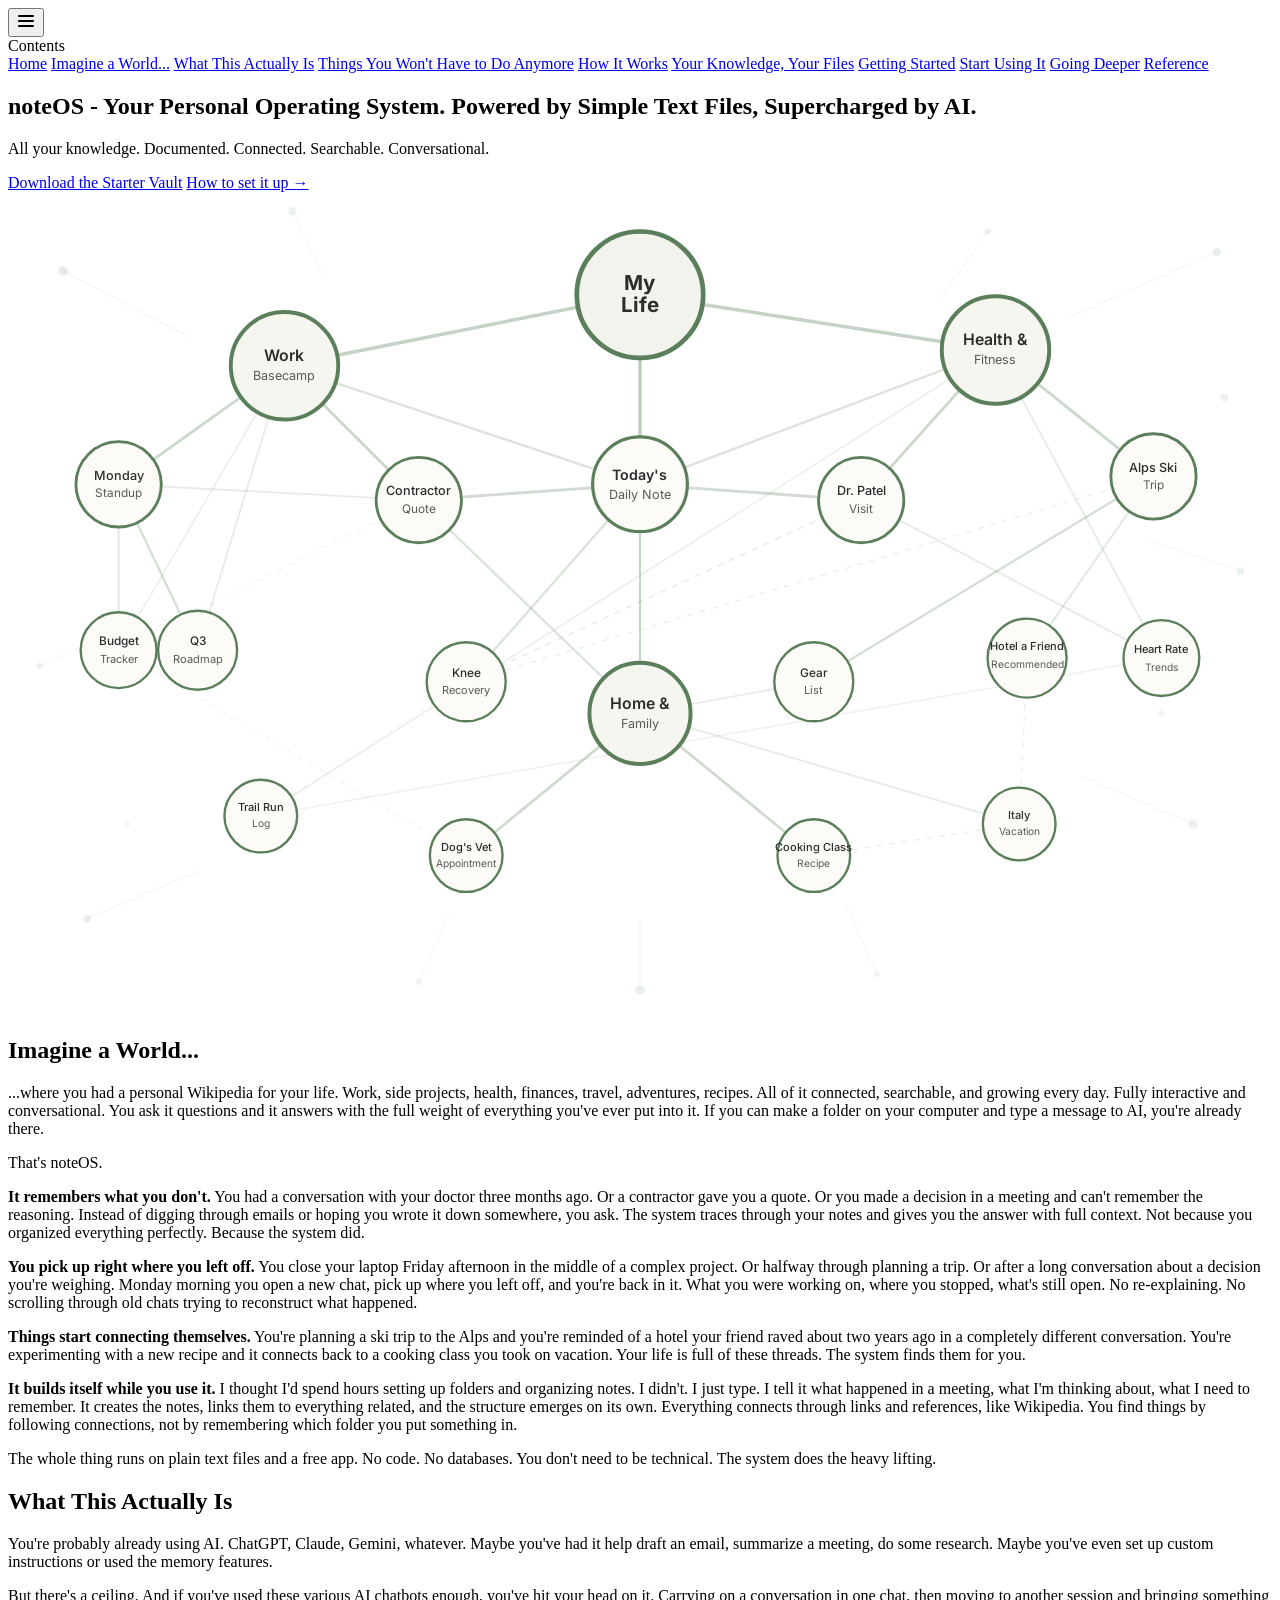
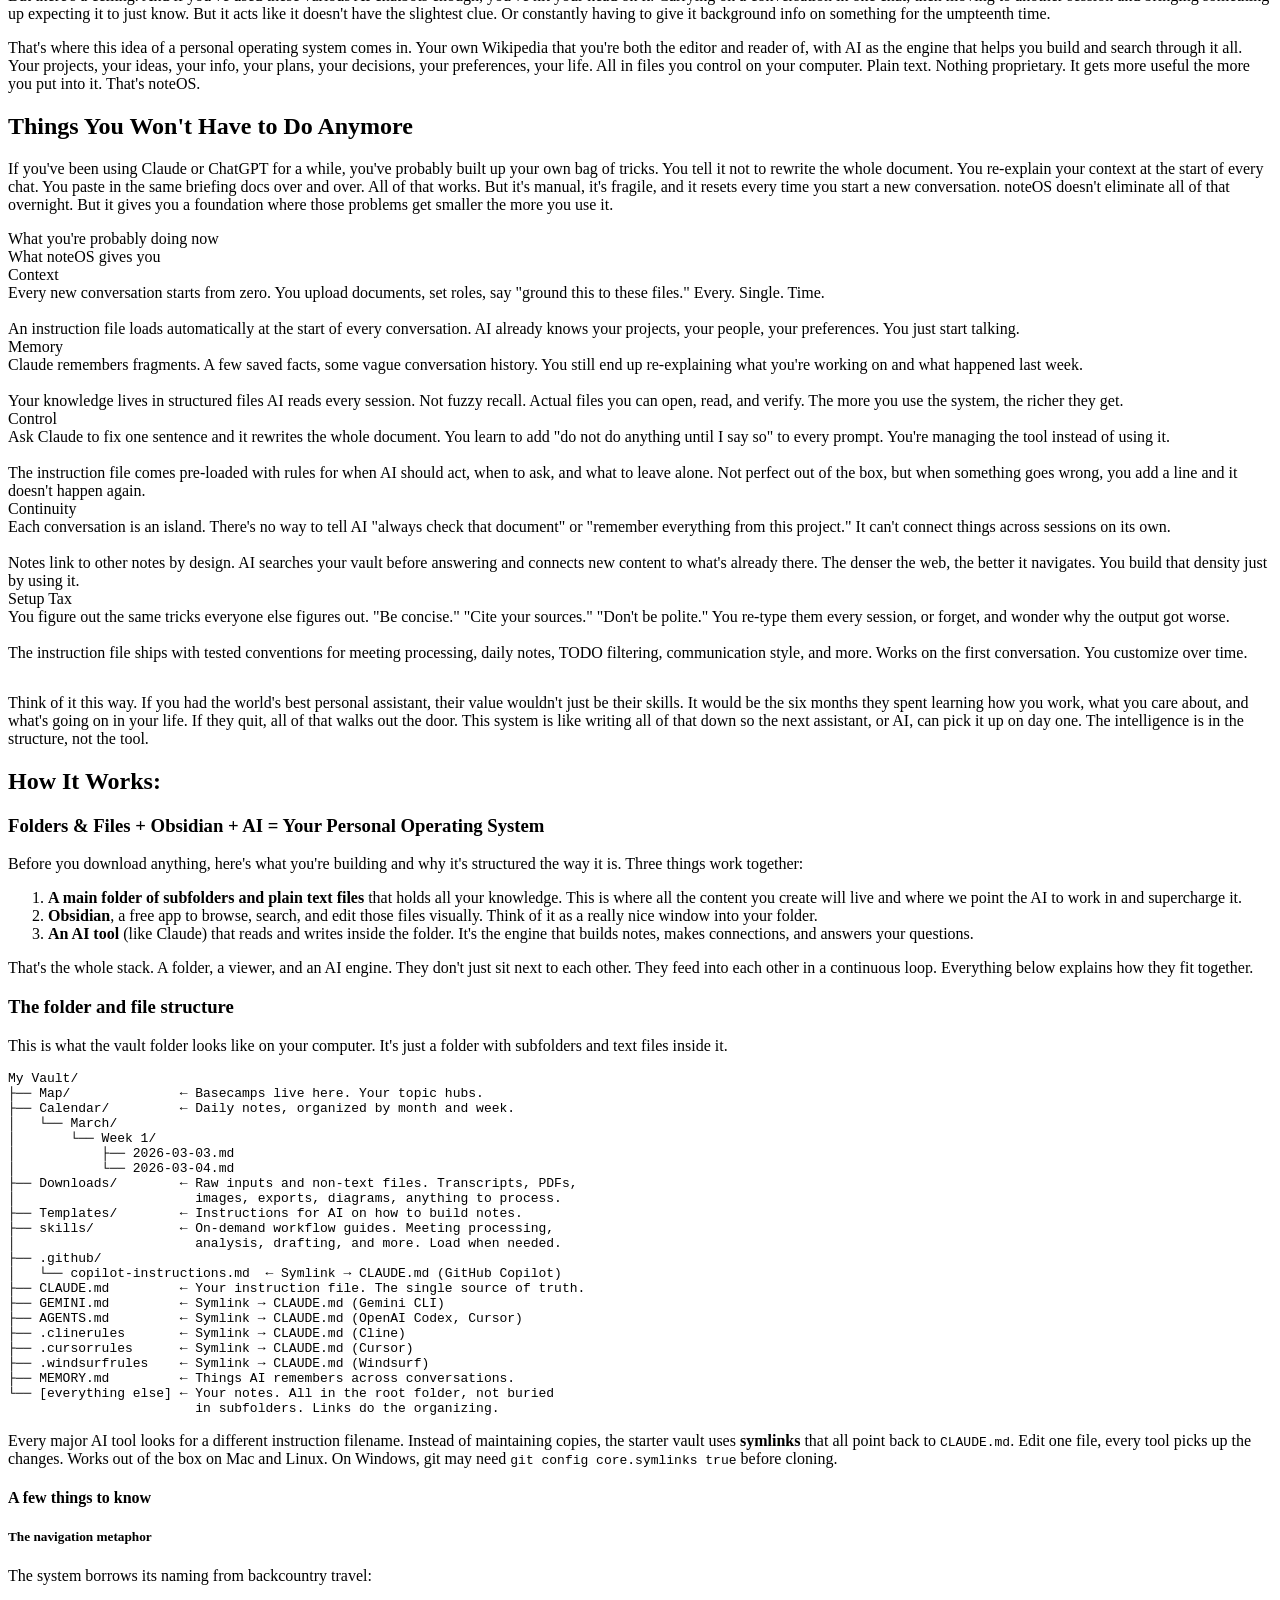
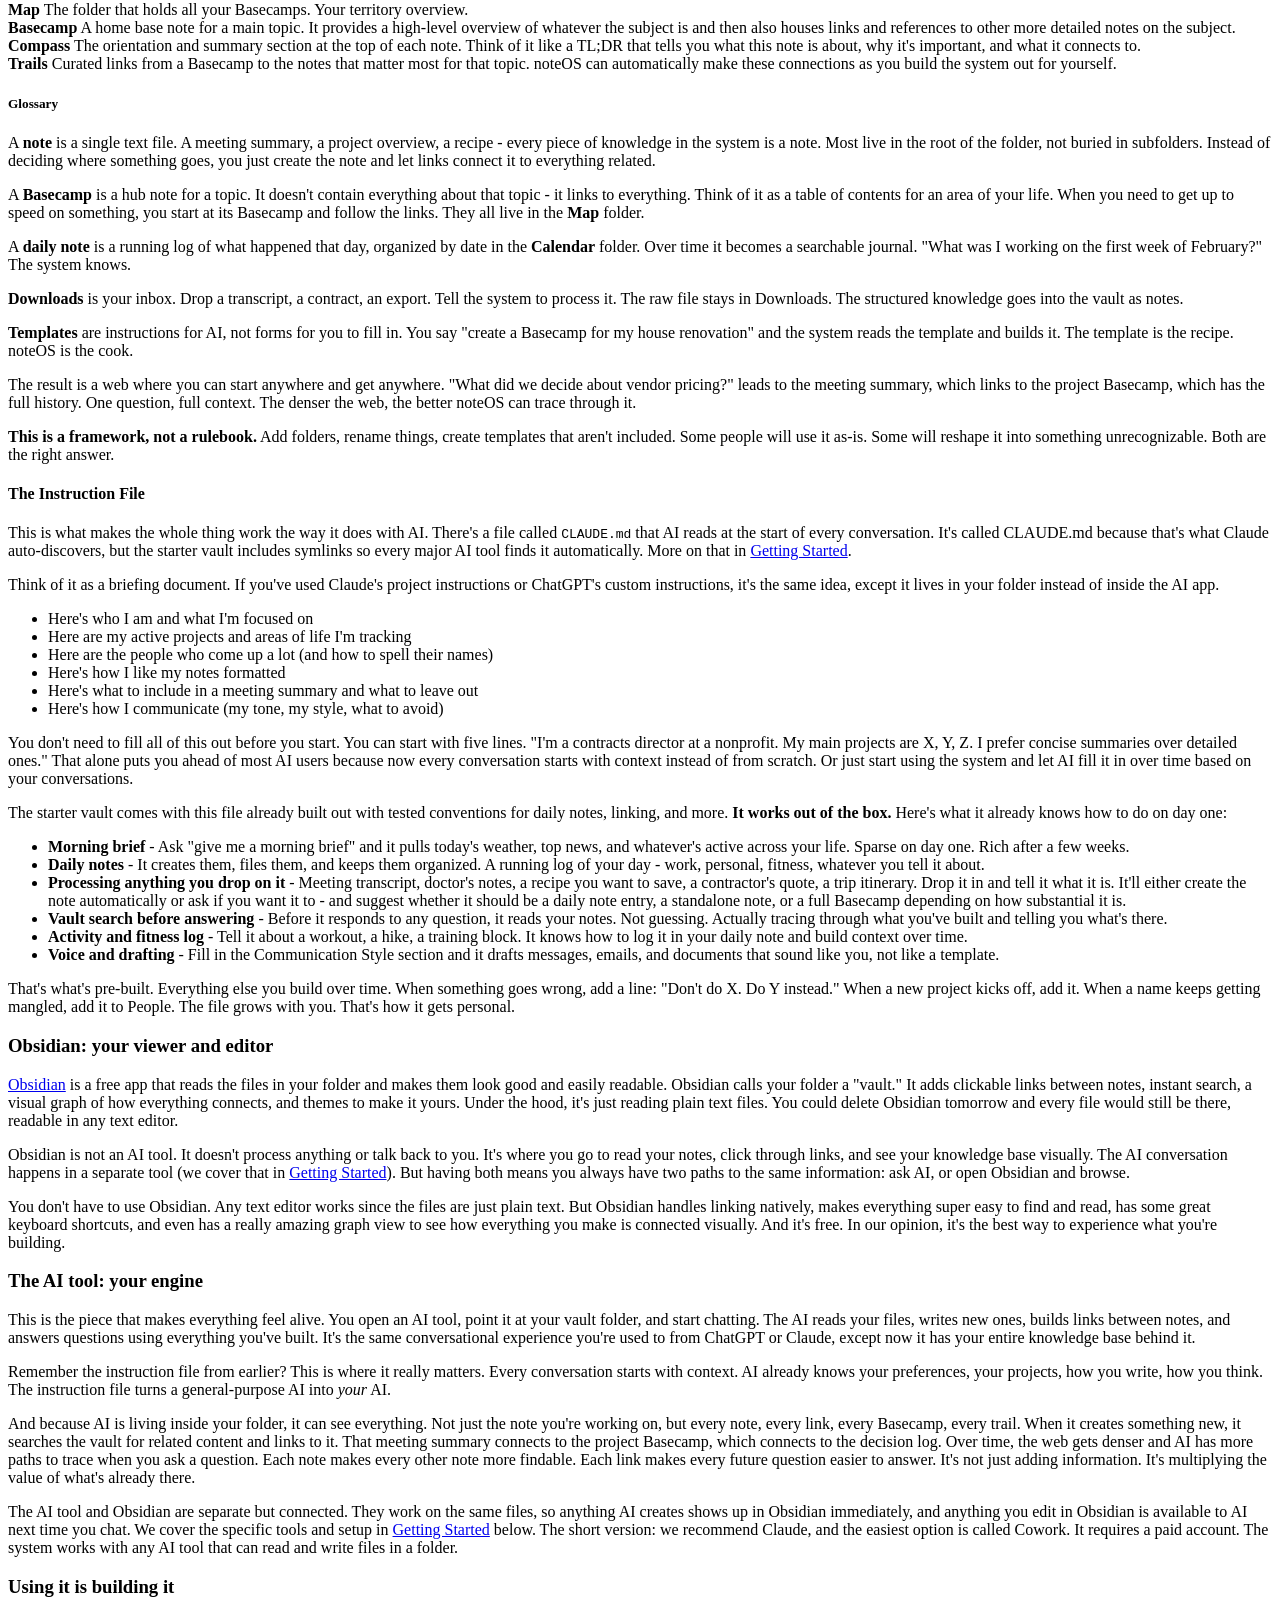
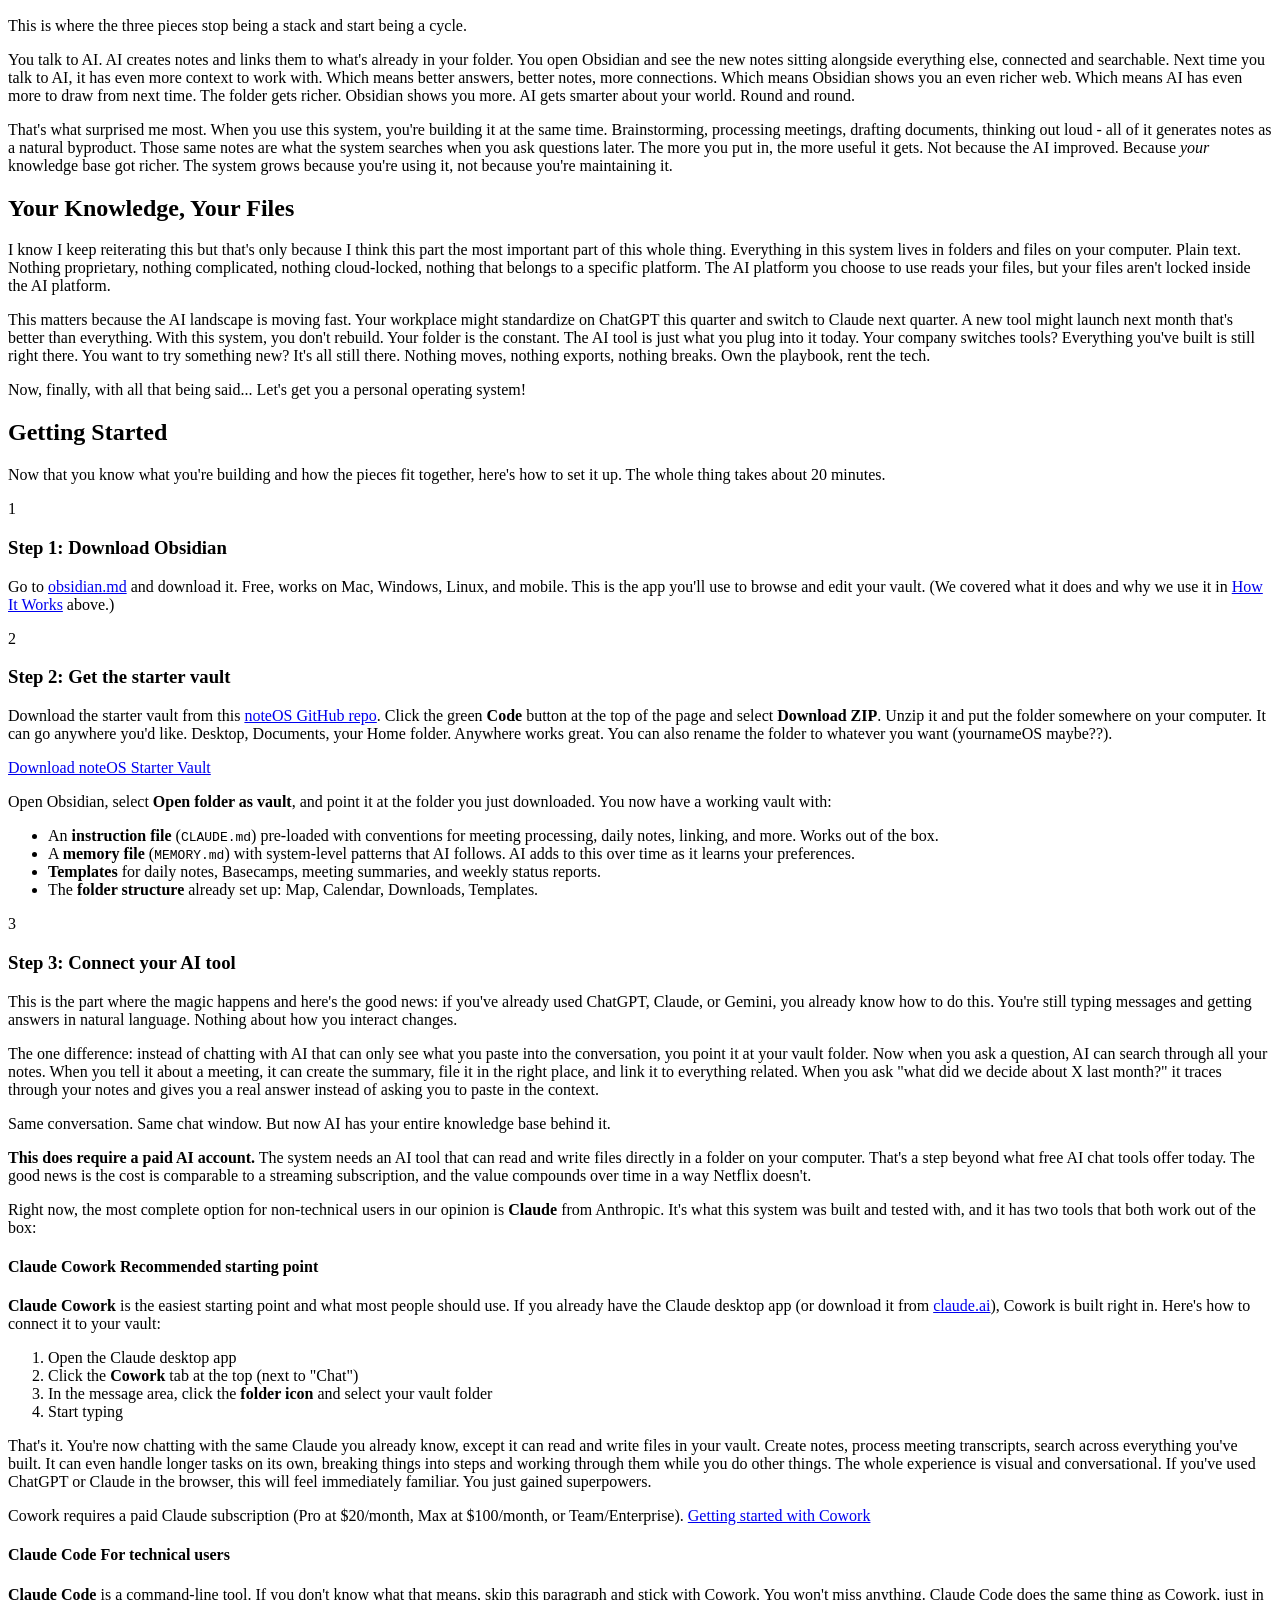
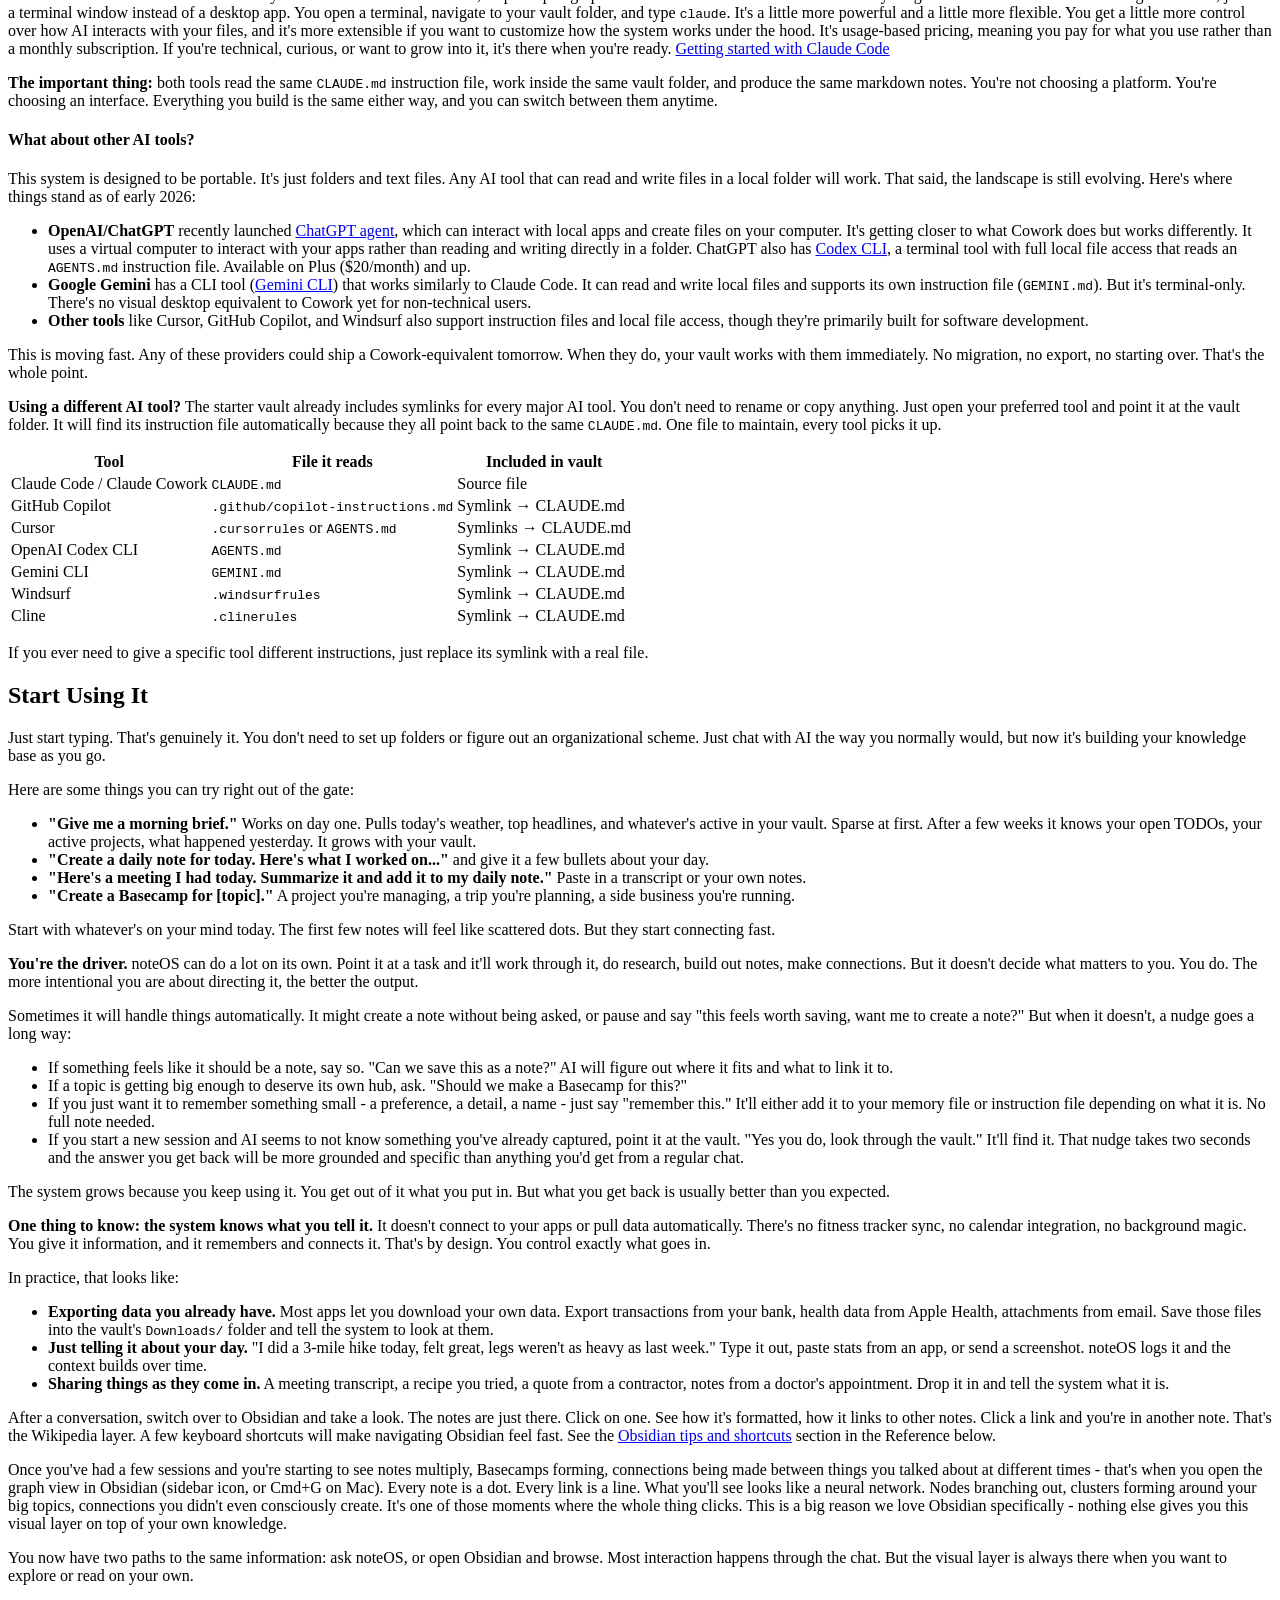
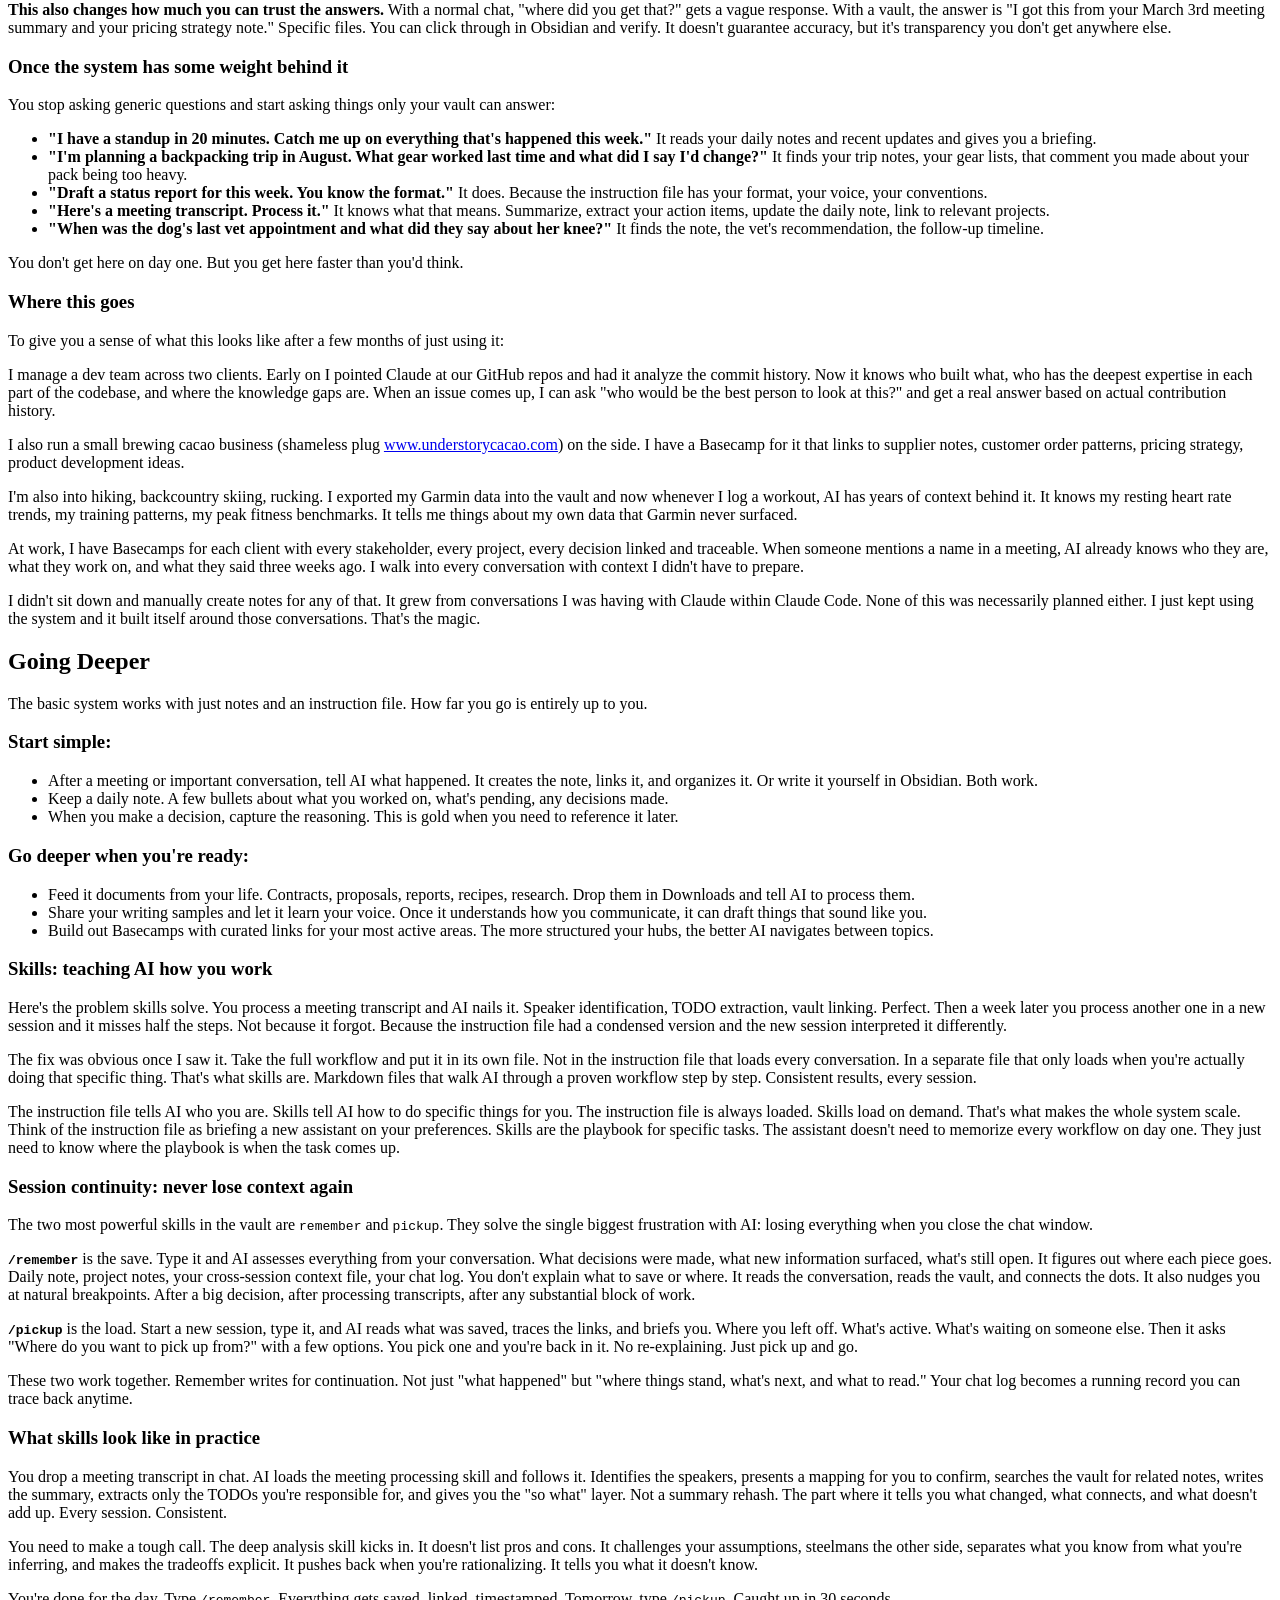
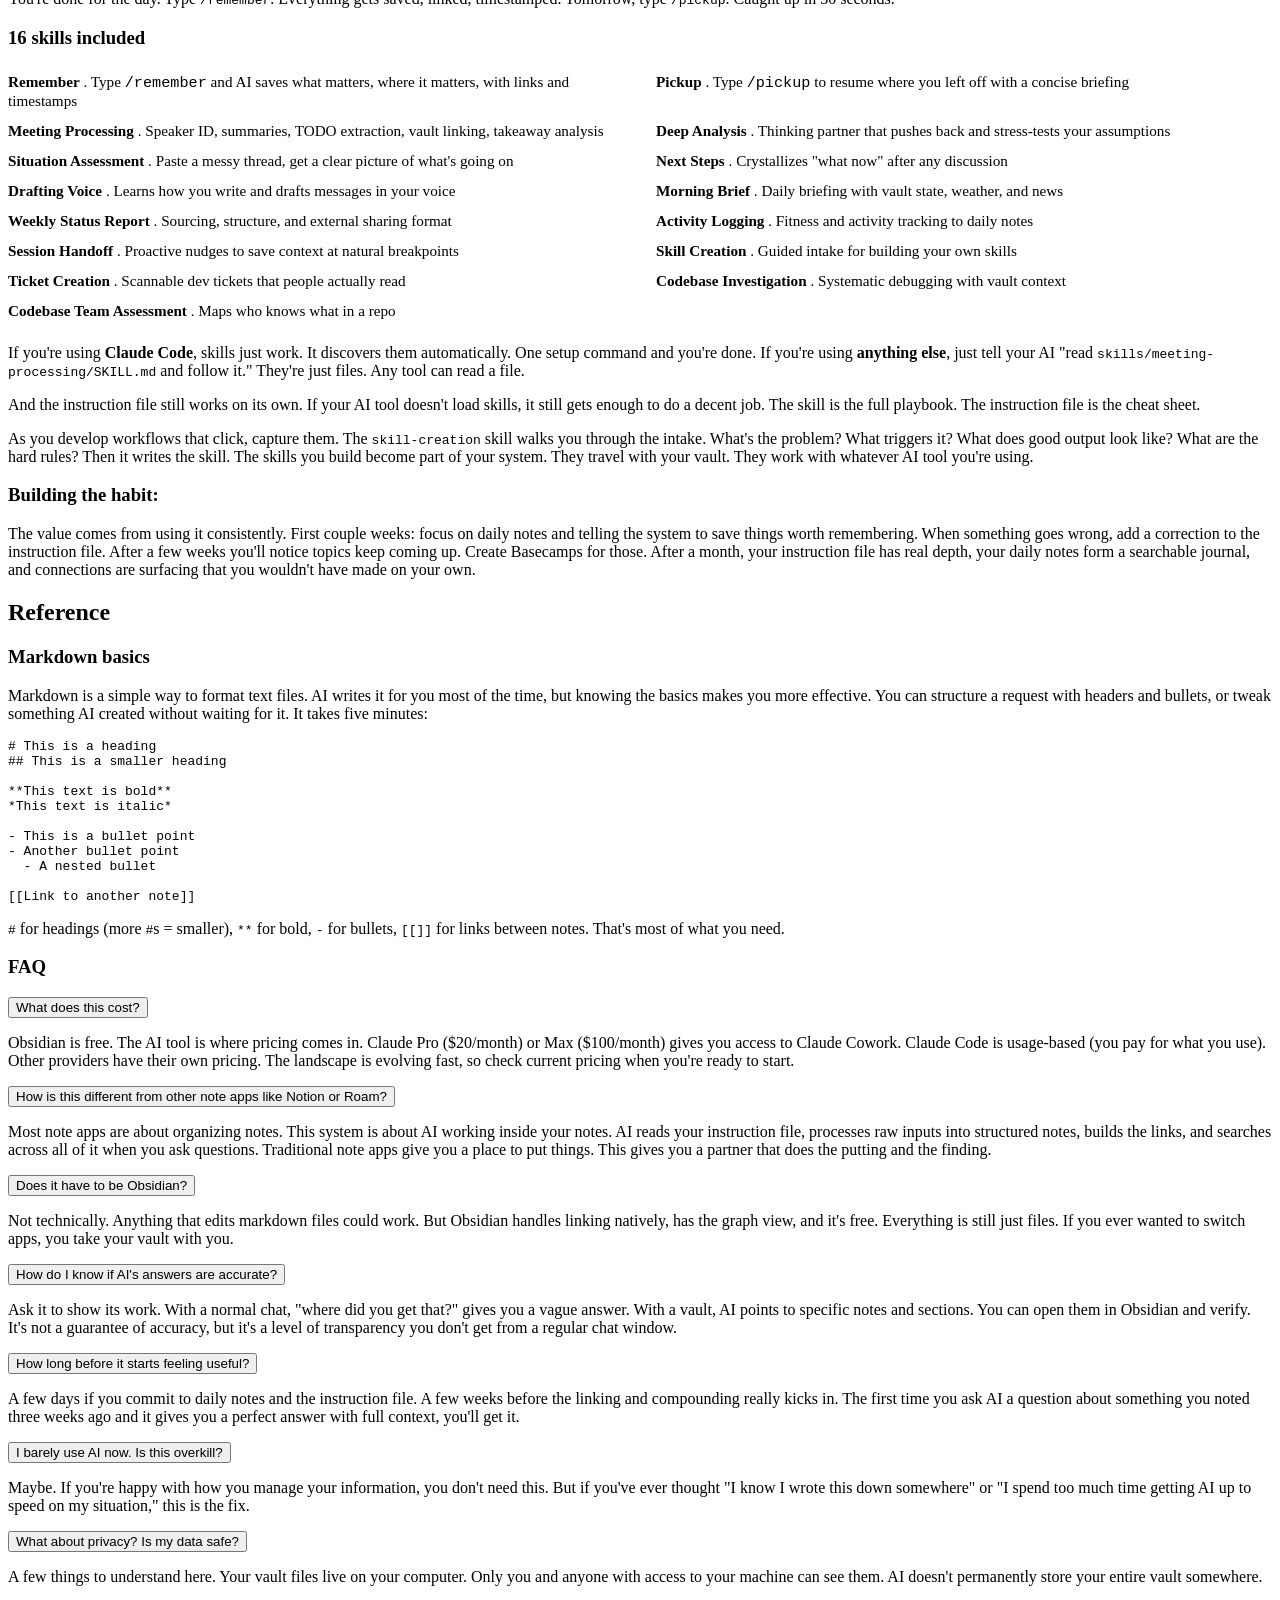
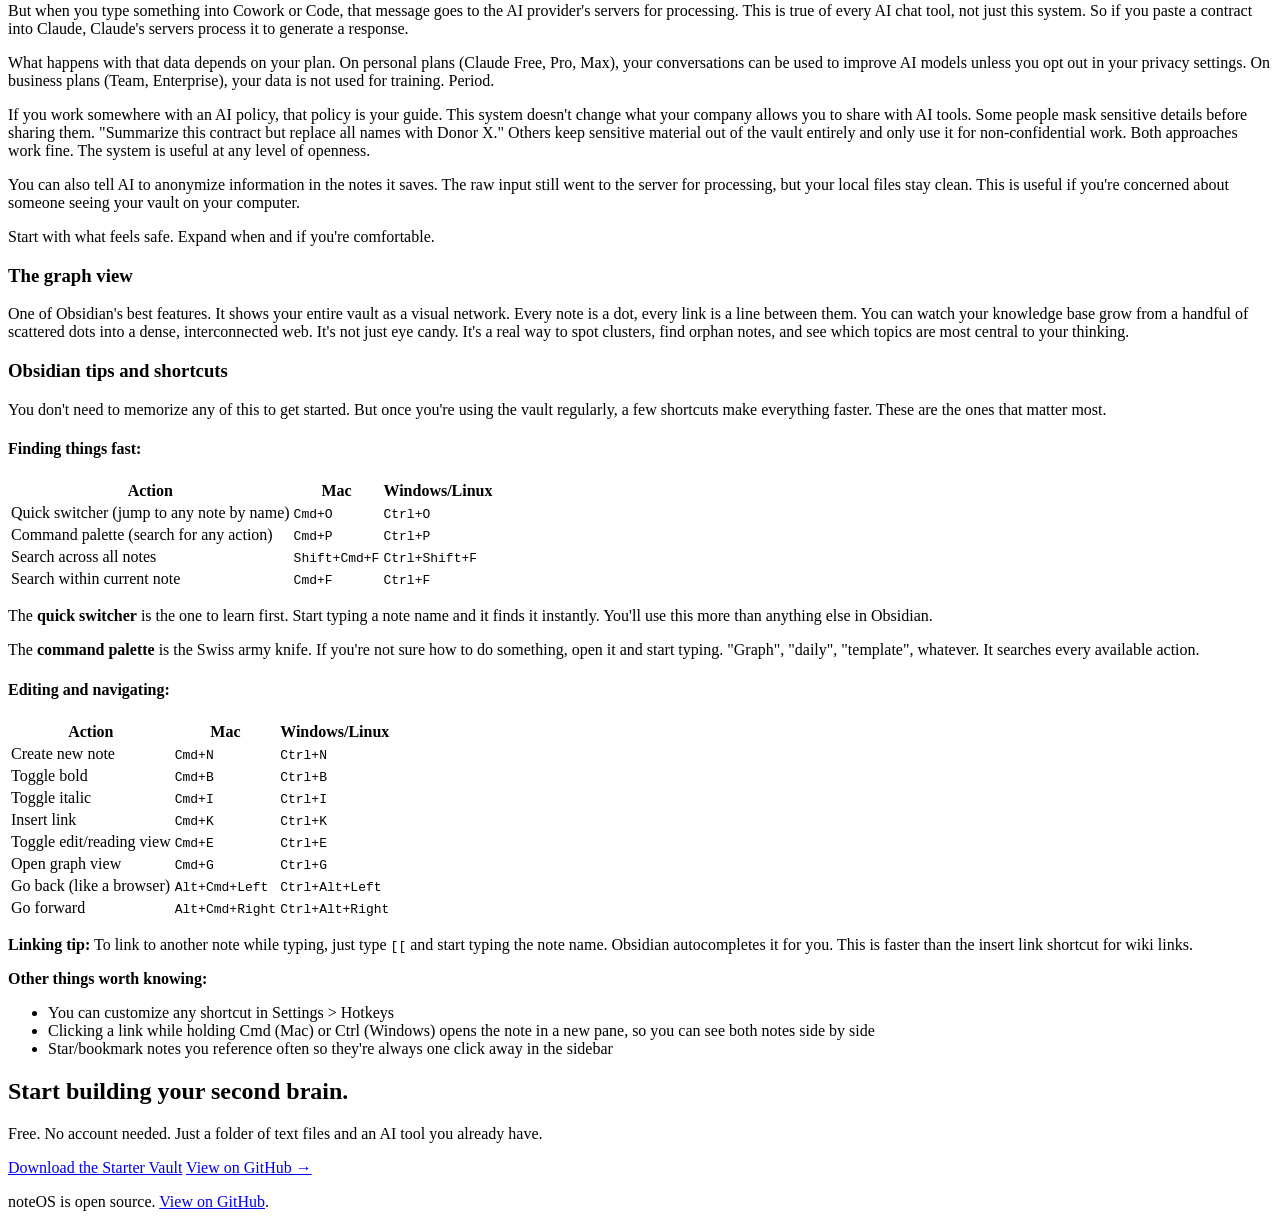
==== docs/index-updated.html @ 213c29b4 "Landing page: add session continuity beat to Imagine a World Co-Authored-By: Claude Opus 4.6 (1M con" ====
<!DOCTYPE html>
<html lang="en">
<head>
    <meta charset="UTF-8">
    <meta name="viewport" content="width=device-width, initial-scale=1.0">
    <title>noteOS - Your Personal Operating System. Powered by Simple Text Files, Supercharged by AI.</title>
    <meta name="description" content="A starter vault of folders, text files, and AI instructions that connects everything you know. Free. No code. No account needed.">
    <link rel="preconnect" href="https://fonts.googleapis.com">
    <link rel="preconnect" href="https://fonts.gstatic.com" crossorigin>
    <link href="https://fonts.googleapis.com/css2?family=Inter:wght@400;500;600;700&display=swap" rel="stylesheet">
    <link rel="stylesheet" href="styles.css">
</head>
<body>

    <!-- Table of Contents -->
    <nav id="toc" class="toc">
        <button class="toc-toggle" aria-label="Toggle table of contents">
            <svg width="20" height="20" viewBox="0 0 20 20" fill="none" xmlns="http://www.w3.org/2000/svg">
                <line x1="3" y1="5" x2="17" y2="5" stroke="currentColor" stroke-width="2" stroke-linecap="round"/>
                <line x1="3" y1="10" x2="17" y2="10" stroke="currentColor" stroke-width="2" stroke-linecap="round"/>
                <line x1="3" y1="15" x2="17" y2="15" stroke="currentColor" stroke-width="2" stroke-linecap="round"/>
            </svg>
        </button>
        <div class="toc-body">
            <div class="toc-title">Contents</div>
            <a href="#hero" class="toc-link active">Home</a>
            <a href="#imagine" class="toc-link">Imagine a World...</a>
            <a href="#what" class="toc-link">What This Actually Is</a>
            <a href="#what-changes" class="toc-link">Things You Won't Have to Do Anymore</a>
            <a href="#how" class="toc-link">How It Works</a>
            <a href="#ownership" class="toc-link">Your Knowledge, Your Files</a>
            <a href="#getting-started" class="toc-link">Getting Started</a>
            <a href="#start-using" class="toc-link">Start Using It</a>
            <a href="#going-deeper" class="toc-link">Going Deeper</a>
            <a href="#reference" class="toc-link">Reference</a>
        </div>
    </nav>

    <!-- Hero -->
    <section id="hero">
        <div class="container hero-content">
            <h1>noteOS - Your Personal Operating System. Powered by Simple Text Files, Supercharged by AI.</h1>
            <p class="subhead">All your knowledge. Documented. Connected. Searchable. Conversational.</p>
            <div class="cta-group">
                <a href="https://github.com/BOOMCHOPALAKA/noteOS/archive/refs/heads/main.zip" class="btn-primary">Download the Starter Vault</a>
                <a href="#getting-started" class="btn-secondary">How to set it up &rarr;</a>
            </div>
        </div>
        <!-- Knowledge graph illustration -->
        <div class="hero-graph">
            <svg viewBox="0 0 800 520" fill="none" xmlns="http://www.w3.org/2000/svg" class="graph-svg">
                <defs>
                    <filter id="glow" x="-50%" y="-50%" width="200%" height="200%">
                        <feGaussianBlur stdDeviation="3" result="blur"/>
                        <feMerge><feMergeNode in="blur"/><feMergeNode in="SourceGraphic"/></feMerge>
                    </filter>
                </defs>

                <!-- Background ambient dots -->
                <circle cx="35" cy="50" r="3" fill="#5B7F5B" opacity="0.15" class="ambient-dot"/>
                <circle cx="765" cy="38" r="2.5" fill="#5B7F5B" opacity="0.12" class="ambient-dot"/>
                <circle cx="750" cy="400" r="3" fill="#5B7F5B" opacity="0.1" class="ambient-dot"/>
                <circle cx="50" cy="460" r="2.5" fill="#5B7F5B" opacity="0.12" class="ambient-dot"/>
                <circle cx="20" cy="300" r="2" fill="#5B7F5B" opacity="0.1" class="ambient-dot"/>
                <circle cx="780" cy="240" r="2.5" fill="#5B7F5B" opacity="0.1" class="ambient-dot"/>
                <circle cx="400" cy="505" r="3" fill="#5B7F5B" opacity="0.12" class="ambient-dot"/>
                <circle cx="620" cy="25" r="2" fill="#5B7F5B" opacity="0.1" class="ambient-dot"/>
                <circle cx="180" cy="12" r="2.5" fill="#5B7F5B" opacity="0.1" class="ambient-dot"/>
                <circle cx="75" cy="400" r="2" fill="#5B7F5B" opacity="0.08" class="ambient-dot"/>
                <circle cx="730" cy="330" r="2" fill="#5B7F5B" opacity="0.08" class="ambient-dot"/>
                <circle cx="550" cy="495" r="2" fill="#5B7F5B" opacity="0.08" class="ambient-dot"/>
                <circle cx="260" cy="500" r="2" fill="#5B7F5B" opacity="0.08" class="ambient-dot"/>
                <circle cx="770" cy="130" r="2.5" fill="#5B7F5B" opacity="0.1" class="ambient-dot"/>

                <!-- Ghost connections from ambient dots -->
                <line x1="35" y1="50" x2="115" y2="92" stroke="#5B7F5B" stroke-width="0.8" opacity="0.06"/>
                <line x1="765" y1="38" x2="670" y2="80" stroke="#5B7F5B" stroke-width="0.8" opacity="0.06"/>
                <line x1="750" y1="400" x2="680" y2="370" stroke="#5B7F5B" stroke-width="0.8" opacity="0.06"/>
                <line x1="50" y1="460" x2="120" y2="430" stroke="#5B7F5B" stroke-width="0.8" opacity="0.06"/>
                <line x1="20" y1="300" x2="75" y2="275" stroke="#5B7F5B" stroke-width="0.8" opacity="0.05"/>
                <line x1="780" y1="240" x2="720" y2="220" stroke="#5B7F5B" stroke-width="0.8" opacity="0.05"/>
                <line x1="400" y1="505" x2="400" y2="460" stroke="#5B7F5B" stroke-width="0.8" opacity="0.06"/>
                <line x1="180" y1="12" x2="200" y2="55" stroke="#5B7F5B" stroke-width="0.8" opacity="0.05"/>
                <line x1="620" y1="25" x2="590" y2="68" stroke="#5B7F5B" stroke-width="0.8" opacity="0.05"/>
                <line x1="550" y1="495" x2="530" y2="450" stroke="#5B7F5B" stroke-width="0.8" opacity="0.05"/>
                <line x1="260" y1="500" x2="280" y2="455" stroke="#5B7F5B" stroke-width="0.8" opacity="0.05"/>

                <!-- ============ CONNECTIONS ============ -->
                <!--
                  Node positions reference:
                  My Life: 400,65 | Work Basecamp: 175,110 | Health & Fitness: 625,100
                  Home & Family: 400,330 | Today's Daily Note: 400,185
                  Monday Standup: 70,185 | Contractor Quote: 260,195
                  Dr. Patel Visit: 540,195 | Alps Ski Trip: 725,180
                  Budget Tracker: 70,290 | Q3 Roadmap: 120,290
                  Knee Recovery: 290,310 | Gear List: 510,310
                  Hotel a Friend Recommended: 645,295 | Heart Rate Trends: 730,295
                  Trail Run Log: 160,395 | Dog's Vet Appointment: 290,420
                  Cooking Class Recipe: 510,420 | Italy Vacation: 640,400
                -->

                <!-- Hub-to-hub (thickest) -->
                <!-- My Life → Work Basecamp -->
                <line x1="400" y1="65" x2="175" y2="110" stroke="#5B7F5B" stroke-width="2.2" opacity="0.35" class="graph-line"/>
                <!-- My Life → Health & Fitness -->
                <line x1="400" y1="65" x2="625" y2="100" stroke="#5B7F5B" stroke-width="2.2" opacity="0.35" class="graph-line"/>
                <!-- My Life → Today's Daily Note -->
                <line x1="400" y1="65" x2="400" y2="185" stroke="#5B7F5B" stroke-width="2" opacity="0.3" class="graph-line"/>
                <!-- My Life → Home & Family -->
                <line x1="400" y1="65" x2="400" y2="330" stroke="#5B7F5B" stroke-width="1.5" opacity="0.18" class="graph-line"/>

                <!-- Work cluster -->
                <!-- Work → Monday Standup -->
                <line x1="175" y1="110" x2="70" y2="185" stroke="#5B7F5B" stroke-width="1.8" opacity="0.3" class="graph-line"/>
                <!-- Work → Contractor Quote -->
                <line x1="175" y1="110" x2="260" y2="195" stroke="#5B7F5B" stroke-width="1.8" opacity="0.3" class="graph-line"/>
                <!-- Work → Today's Daily Note -->
                <line x1="175" y1="110" x2="400" y2="185" stroke="#5B7F5B" stroke-width="1.5" opacity="0.22" class="graph-line"/>
                <!-- Work → Q3 Roadmap -->
                <line x1="175" y1="110" x2="120" y2="290" stroke="#5B7F5B" stroke-width="1.2" opacity="0.15" class="graph-line"/>
                <!-- Work → Budget Tracker -->
                <line x1="175" y1="110" x2="70" y2="290" stroke="#5B7F5B" stroke-width="1" opacity="0.12" class="graph-line"/>
                <!-- Monday Standup → Q3 Roadmap (discussed at standup) -->
                <line x1="70" y1="185" x2="120" y2="290" stroke="#5B7F5B" stroke-width="1.5" opacity="0.25" class="graph-line"/>
                <!-- Monday Standup → Contractor Quote (office renovation update) -->
                <line x1="70" y1="185" x2="260" y2="195" stroke="#5B7F5B" stroke-width="1.2" opacity="0.15" class="graph-line"/>
                <!-- Monday Standup → Budget Tracker (budget review in standup) -->
                <line x1="70" y1="185" x2="70" y2="290" stroke="#5B7F5B" stroke-width="1.2" opacity="0.18" class="graph-line"/>
                <!-- Budget Tracker → Q3 Roadmap (budget informs roadmap) -->
                <line x1="70" y1="290" x2="120" y2="290" stroke="#5B7F5B" stroke-width="1.2" opacity="0.18" class="graph-line"/>

                <!-- Health & Fitness cluster -->
                <!-- Health → Alps Ski Trip -->
                <line x1="625" y1="100" x2="725" y2="180" stroke="#5B7F5B" stroke-width="1.8" opacity="0.3" class="graph-line"/>
                <!-- Health → Dr. Patel Visit -->
                <line x1="625" y1="100" x2="540" y2="195" stroke="#5B7F5B" stroke-width="1.8" opacity="0.3" class="graph-line"/>
                <!-- Health → Today's Daily Note -->
                <line x1="625" y1="100" x2="400" y2="185" stroke="#5B7F5B" stroke-width="1.5" opacity="0.22" class="graph-line"/>
                <!-- Health → Heart Rate Trends -->
                <line x1="625" y1="100" x2="730" y2="295" stroke="#5B7F5B" stroke-width="1.2" opacity="0.15" class="graph-line"/>
                <!-- Health → Trail Run Log -->
                <line x1="625" y1="100" x2="160" y2="395" stroke="#5B7F5B" stroke-width="1" opacity="0.12" class="graph-line"/>
                <!-- Trail Run Log → Heart Rate Trends (HR data from runs) -->
                <line x1="160" y1="395" x2="730" y2="295" stroke="#5B7F5B" stroke-width="1" opacity="0.1" class="graph-line"/>
                <!-- Alps Ski Trip → Gear List (packing for the trip) -->
                <line x1="725" y1="180" x2="510" y2="310" stroke="#5B7F5B" stroke-width="1.5" opacity="0.25" class="graph-line"/>
                <!-- Alps Ski Trip → Hotel a Friend Recommended (friend's tip for the trip) -->
                <line x1="725" y1="180" x2="645" y2="295" stroke="#5B7F5B" stroke-width="1.2" opacity="0.18" class="graph-line"/>
                <!-- Heart Rate Trends → Dr. Patel Visit (shared health data at appointment) -->
                <line x1="730" y1="295" x2="540" y2="195" stroke="#5B7F5B" stroke-width="1.2" opacity="0.15" class="graph-line"/>

                <!-- Center / daily note connections -->
                <!-- Today's Daily Note → Contractor Quote -->
                <line x1="400" y1="185" x2="260" y2="195" stroke="#5B7F5B" stroke-width="1.8" opacity="0.28" class="graph-line"/>
                <!-- Today's Daily Note → Dr. Patel Visit -->
                <line x1="400" y1="185" x2="540" y2="195" stroke="#5B7F5B" stroke-width="1.8" opacity="0.28" class="graph-line"/>
                <!-- Today's Daily Note → Knee Recovery -->
                <line x1="400" y1="185" x2="290" y2="310" stroke="#5B7F5B" stroke-width="1.5" opacity="0.22" class="graph-line"/>
                <!-- Today's Daily Note → Home & Family -->
                <line x1="400" y1="185" x2="400" y2="330" stroke="#5B7F5B" stroke-width="1.2" opacity="0.18" class="graph-line"/>

                <!-- Home & Family hub -->
                <!-- Home & Family → Dog's Vet Appointment -->
                <line x1="400" y1="330" x2="290" y2="420" stroke="#5B7F5B" stroke-width="1.8" opacity="0.28" class="graph-line"/>
                <!-- Home & Family → Cooking Class Recipe -->
                <line x1="400" y1="330" x2="510" y2="420" stroke="#5B7F5B" stroke-width="1.8" opacity="0.28" class="graph-line"/>
                <!-- Home & Family → Contractor Quote (home renovation) -->
                <line x1="400" y1="330" x2="260" y2="195" stroke="#5B7F5B" stroke-width="1.5" opacity="0.22" class="graph-line"/>
                <!-- Home & Family → Italy Vacation -->
                <line x1="400" y1="330" x2="640" y2="400" stroke="#5B7F5B" stroke-width="1.2" opacity="0.15" class="graph-line"/>
                <!-- Home & Family → Gear List -->
                <line x1="400" y1="330" x2="510" y2="310" stroke="#5B7F5B" stroke-width="1.2" opacity="0.15" class="graph-line"/>

                <!-- Meaningful cross-connections (dashed) -->
                <!-- Dr. Patel Visit → Knee Recovery (doctor treating the knee) -->
                <line x1="540" y1="195" x2="290" y2="310" stroke="#5B7F5B" stroke-width="1.2" opacity="0.12" class="graph-line cross-link" stroke-dasharray="4 4"/>
                <!-- Alps Ski Trip → Knee Recovery (skiing injury) -->
                <line x1="725" y1="180" x2="290" y2="310" stroke="#5B7F5B" stroke-width="1" opacity="0.1" class="graph-line cross-link" stroke-dasharray="4 4"/>
                <!-- Cooking Class Recipe → Italy Vacation (learned to cook there) -->
                <line x1="510" y1="420" x2="640" y2="400" stroke="#5B7F5B" stroke-width="1" opacity="0.1" class="graph-line cross-link" stroke-dasharray="4 4"/>
                <!-- Italy Vacation → Hotel a Friend Recommended (friend's hotel for the trip) -->
                <line x1="640" y1="400" x2="645" y2="295" stroke="#5B7F5B" stroke-width="1" opacity="0.1" class="graph-line cross-link" stroke-dasharray="4 4"/>
                <!-- Contractor Quote → Budget Tracker (project cost tracking) -->
                <line x1="260" y1="195" x2="70" y2="290" stroke="#5B7F5B" stroke-width="0.8" opacity="0.08" class="graph-line cross-link" stroke-dasharray="4 4"/>
                <!-- Dog's Vet Appointment → Budget Tracker (vet bills) -->
                <line x1="290" y1="420" x2="70" y2="290" stroke="#5B7F5B" stroke-width="0.8" opacity="0.08" class="graph-line cross-link" stroke-dasharray="4 4"/>
                <!-- Knee Recovery → Trail Run Log (tracking recovery runs) -->
                <line x1="290" y1="310" x2="160" y2="395" stroke="#5B7F5B" stroke-width="0.8" opacity="0.08" class="graph-line cross-link" stroke-dasharray="4 4"/>

                <!-- ============ NODES ============ -->

                <!-- MY LIFE (center top, main hub) -->
                <g class="graph-node hub-node" data-node="hub">
                    <circle cx="400" cy="65" r="40" fill="#FDFBF7" stroke="#5B7F5B" stroke-width="3" class="node-ring"/>
                    <circle cx="400" cy="65" r="40" fill="rgba(91, 127, 91, 0.06)"/>
                    <text x="400" y="62" text-anchor="middle" fill="#2D2D2D" font-size="13" font-weight="700" font-family="Inter, sans-serif">My</text>
                    <text x="400" y="76" text-anchor="middle" fill="#2D2D2D" font-size="13" font-weight="700" font-family="Inter, sans-serif">Life</text>
                </g>

                <!-- WORK BASECAMP (left hub) -->
                <g class="graph-node hub-node" data-node="work">
                    <circle cx="175" cy="110" r="34" fill="#FDFBF7" stroke="#5B7F5B" stroke-width="2.5" class="node-ring"/>
                    <circle cx="175" cy="110" r="34" fill="rgba(91, 127, 91, 0.04)"/>
                    <text x="175" y="107" text-anchor="middle" fill="#2D2D2D" font-size="10" font-weight="600" font-family="Inter, sans-serif">Work</text>
                    <text x="175" y="119" text-anchor="middle" fill="#5A5A5A" font-size="8" font-family="Inter, sans-serif">Basecamp</text>
                </g>

                <!-- HEALTH & FITNESS (right hub) -->
                <g class="graph-node hub-node" data-node="health">
                    <circle cx="625" cy="100" r="34" fill="#FDFBF7" stroke="#5B7F5B" stroke-width="2.5" class="node-ring"/>
                    <circle cx="625" cy="100" r="34" fill="rgba(91, 127, 91, 0.04)"/>
                    <text x="625" y="97" text-anchor="middle" fill="#2D2D2D" font-size="10" font-weight="600" font-family="Inter, sans-serif">Health &</text>
                    <text x="625" y="109" text-anchor="middle" fill="#5A5A5A" font-size="8" font-family="Inter, sans-serif">Fitness</text>
                </g>

                <!-- HOME & FAMILY (center bottom hub) -->
                <g class="graph-node hub-node" data-node="home">
                    <circle cx="400" cy="330" r="32" fill="#FDFBF7" stroke="#5B7F5B" stroke-width="2.5" class="node-ring"/>
                    <circle cx="400" cy="330" r="32" fill="rgba(91, 127, 91, 0.04)"/>
                    <text x="400" y="327" text-anchor="middle" fill="#2D2D2D" font-size="10" font-weight="600" font-family="Inter, sans-serif">Home &</text>
                    <text x="400" y="339" text-anchor="middle" fill="#5A5A5A" font-size="8" font-family="Inter, sans-serif">Family</text>
                </g>

                <!-- TODAY (daily note, center) -->
                <g class="graph-node" data-node="today">
                    <circle cx="400" cy="185" r="30" fill="#FDFBF7" stroke="#5B7F5B" stroke-width="2" class="node-ring"/>
                    <text x="400" y="182" text-anchor="middle" fill="#2D2D2D" font-size="9" font-weight="600" font-family="Inter, sans-serif">Today's</text>
                    <text x="400" y="194" text-anchor="middle" fill="#5A5A5A" font-size="8" font-family="Inter, sans-serif">Daily Note</text>
                </g>

                <!-- Monday Standup -->
                <g class="graph-node" data-node="standup">
                    <circle cx="70" cy="185" r="27" fill="#FDFBF7" stroke="#5B7F5B" stroke-width="1.8" class="node-ring"/>
                    <text x="70" y="182" text-anchor="middle" fill="#2D2D2D" font-size="8" font-weight="500" font-family="Inter, sans-serif">Monday</text>
                    <text x="70" y="193" text-anchor="middle" fill="#5A5A5A" font-size="7.5" font-family="Inter, sans-serif">Standup</text>
                </g>

                <!-- Contractor Quote -->
                <g class="graph-node" data-node="contractor">
                    <circle cx="260" cy="195" r="27" fill="#FDFBF7" stroke="#5B7F5B" stroke-width="1.8" class="node-ring"/>
                    <text x="260" y="192" text-anchor="middle" fill="#2D2D2D" font-size="8" font-weight="500" font-family="Inter, sans-serif">Contractor</text>
                    <text x="260" y="203" text-anchor="middle" fill="#5A5A5A" font-size="7.5" font-family="Inter, sans-serif">Quote</text>
                </g>

                <!-- Dr. Patel Visit -->
                <g class="graph-node" data-node="doctor">
                    <circle cx="540" cy="195" r="27" fill="#FDFBF7" stroke="#5B7F5B" stroke-width="1.8" class="node-ring"/>
                    <text x="540" y="192" text-anchor="middle" fill="#2D2D2D" font-size="8" font-weight="500" font-family="Inter, sans-serif">Dr. Patel</text>
                    <text x="540" y="203" text-anchor="middle" fill="#5A5A5A" font-size="7.5" font-family="Inter, sans-serif">Visit</text>
                </g>

                <!-- Alps Ski Trip -->
                <g class="graph-node" data-node="alps">
                    <circle cx="725" cy="180" r="27" fill="#FDFBF7" stroke="#5B7F5B" stroke-width="1.8" class="node-ring"/>
                    <text x="725" y="177" text-anchor="middle" fill="#2D2D2D" font-size="8" font-weight="500" font-family="Inter, sans-serif">Alps Ski</text>
                    <text x="725" y="188" text-anchor="middle" fill="#5A5A5A" font-size="7.5" font-family="Inter, sans-serif">Trip</text>
                </g>

                <!-- Budget Tracker (new, far left) -->
                <g class="graph-node" data-node="budget">
                    <circle cx="70" cy="290" r="24" fill="#FDFBF7" stroke="#5B7F5B" stroke-width="1.5" class="node-ring"/>
                    <text x="70" y="287" text-anchor="middle" fill="#2D2D2D" font-size="7.5" font-weight="500" font-family="Inter, sans-serif">Budget</text>
                    <text x="70" y="298" text-anchor="middle" fill="#5A5A5A" font-size="7" font-family="Inter, sans-serif">Tracker</text>
                </g>

                <!-- Q3 Roadmap -->
                <g class="graph-node" data-node="roadmap">
                    <circle cx="120" cy="290" r="25" fill="#FDFBF7" stroke="#5B7F5B" stroke-width="1.5" class="node-ring"/>
                    <text x="120" y="287" text-anchor="middle" fill="#2D2D2D" font-size="7.5" font-weight="500" font-family="Inter, sans-serif">Q3</text>
                    <text x="120" y="298" text-anchor="middle" fill="#5A5A5A" font-size="7" font-family="Inter, sans-serif">Roadmap</text>
                </g>

                <!-- Knee Recovery -->
                <g class="graph-node" data-node="knee">
                    <circle cx="290" cy="310" r="25" fill="#FDFBF7" stroke="#5B7F5B" stroke-width="1.5" class="node-ring"/>
                    <text x="290" y="307" text-anchor="middle" fill="#2D2D2D" font-size="7.5" font-weight="500" font-family="Inter, sans-serif">Knee</text>
                    <text x="290" y="318" text-anchor="middle" fill="#5A5A5A" font-size="7" font-family="Inter, sans-serif">Recovery</text>
                </g>

                <!-- Gear List -->
                <g class="graph-node" data-node="gear">
                    <circle cx="510" cy="310" r="25" fill="#FDFBF7" stroke="#5B7F5B" stroke-width="1.5" class="node-ring"/>
                    <text x="510" y="307" text-anchor="middle" fill="#2D2D2D" font-size="7.5" font-weight="500" font-family="Inter, sans-serif">Gear</text>
                    <text x="510" y="318" text-anchor="middle" fill="#5A5A5A" font-size="7" font-family="Inter, sans-serif">List</text>
                </g>

                <!-- Hotel a Friend Recommended -->
                <g class="graph-node" data-node="hotel">
                    <circle cx="645" cy="295" r="25" fill="#FDFBF7" stroke="#5B7F5B" stroke-width="1.5" class="node-ring"/>
                    <text x="645" y="290" text-anchor="middle" fill="#2D2D2D" font-size="7" font-weight="500" font-family="Inter, sans-serif">Hotel a Friend</text>
                    <text x="645" y="301" text-anchor="middle" fill="#5A5A5A" font-size="6.5" font-family="Inter, sans-serif">Recommended</text>
                </g>

                <!-- Heart Rate Trends (new, far right) -->
                <g class="graph-node" data-node="hr">
                    <circle cx="730" cy="295" r="24" fill="#FDFBF7" stroke="#5B7F5B" stroke-width="1.5" class="node-ring"/>
                    <text x="730" y="292" text-anchor="middle" fill="#2D2D2D" font-size="7" font-weight="500" font-family="Inter, sans-serif">Heart Rate</text>
                    <text x="730" y="303" text-anchor="middle" fill="#5A5A5A" font-size="6.5" font-family="Inter, sans-serif">Trends</text>
                </g>

                <!-- Trail Running Log -->
                <g class="graph-node" data-node="running">
                    <circle cx="160" cy="395" r="23" fill="#FDFBF7" stroke="#5B7F5B" stroke-width="1.5" class="node-ring"/>
                    <text x="160" y="392" text-anchor="middle" fill="#2D2D2D" font-size="7" font-weight="500" font-family="Inter, sans-serif">Trail Run</text>
                    <text x="160" y="402" text-anchor="middle" fill="#5A5A5A" font-size="6.5" font-family="Inter, sans-serif">Log</text>
                </g>

                <!-- Dog's Vet Appointment (new, bottom left) -->
                <g class="graph-node" data-node="vet">
                    <circle cx="290" cy="420" r="23" fill="#FDFBF7" stroke="#5B7F5B" stroke-width="1.5" class="node-ring"/>
                    <text x="290" y="417" text-anchor="middle" fill="#2D2D2D" font-size="7" font-weight="500" font-family="Inter, sans-serif">Dog's Vet</text>
                    <text x="290" y="427" text-anchor="middle" fill="#5A5A5A" font-size="6.5" font-family="Inter, sans-serif">Appointment</text>
                </g>

                <!-- Cooking Class Recipe -->
                <g class="graph-node" data-node="recipe">
                    <circle cx="510" cy="420" r="23" fill="#FDFBF7" stroke="#5B7F5B" stroke-width="1.5" class="node-ring"/>
                    <text x="510" y="417" text-anchor="middle" fill="#2D2D2D" font-size="7" font-weight="500" font-family="Inter, sans-serif">Cooking Class</text>
                    <text x="510" y="427" text-anchor="middle" fill="#5A5A5A" font-size="6.5" font-family="Inter, sans-serif">Recipe</text>
                </g>

                <!-- Italy Vacation (new, bottom right) -->
                <g class="graph-node" data-node="italy">
                    <circle cx="640" cy="400" r="23" fill="#FDFBF7" stroke="#5B7F5B" stroke-width="1.5" class="node-ring"/>
                    <text x="640" y="397" text-anchor="middle" fill="#2D2D2D" font-size="7" font-weight="500" font-family="Inter, sans-serif">Italy</text>
                    <text x="640" y="407" text-anchor="middle" fill="#5A5A5A" font-size="6.5" font-family="Inter, sans-serif">Vacation</text>
                </g>
            </svg>
        </div>
    </section>

    <!-- Imagine a World... -->
    <section id="imagine">
        <div class="container">
            <h2>Imagine a World...</h2>
            <p>...where you had a personal Wikipedia for your life. Work, side projects, health, finances, travel, adventures, recipes. All of it connected, searchable, and growing every day. Fully interactive and conversational. You ask it questions and it answers with the full weight of everything you've ever put into it. If you can make a folder on your computer and type a message to AI, you're already there.</p>
            <p>That's noteOS.</p>
            <p><strong>It remembers what you don't.</strong> You had a conversation with your doctor three months ago. Or a contractor gave you a quote. Or you made a decision in a meeting and can't remember the reasoning. Instead of digging through emails or hoping you wrote it down somewhere, you ask. The system traces through your notes and gives you the answer with full context. Not because you organized everything perfectly. Because the system did.</p>
            <p><strong>You pick up right where you left off.</strong> You close your laptop Friday afternoon in the middle of a complex project. Or halfway through planning a trip. Or after a long conversation about a decision you're weighing. Monday morning you open a new chat, pick up where you left off, and you're back in it. What you were working on, where you stopped, what's still open. No re-explaining. No scrolling through old chats trying to reconstruct what happened.</p>
            <p><strong>Things start connecting themselves.</strong> You're planning a ski trip to the Alps and you're reminded of a hotel your friend raved about two years ago in a completely different conversation. You're experimenting with a new recipe and it connects back to a cooking class you took on vacation. Your life is full of these threads. The system finds them for you.</p>
            <p><strong>It builds itself while you use it.</strong> I thought I'd spend hours setting up folders and organizing notes. I didn't. I just type. I tell it what happened in a meeting, what I'm thinking about, what I need to remember. It creates the notes, links them to everything related, and the structure emerges on its own. Everything connects through links and references, like Wikipedia. You find things by following connections, not by remembering which folder you put something in.</p>
            <p>The whole thing runs on plain text files and a free app. No code. No databases. You don't need to be technical. The system does the heavy lifting.</p>
        </div>
    </section>

    <!-- What This Actually Is -->
    <section id="what">
        <div class="container">
            <h2>What This Actually Is</h2>
            <p>You're probably already using AI. ChatGPT, Claude, Gemini, whatever. Maybe you've had it help draft an email, summarize a meeting, do some research. Maybe you've even set up custom instructions or used the memory features.</p>
            <p>But there's a ceiling. And if you've used these various AI chatbots enough, you've hit your head on it. Carrying on a conversation in one chat, then moving to another session and bringing something up expecting it to just know. But it acts like it doesn't have the slightest clue. Or constantly having to give it background info on something for the umpteenth time.</p>
            <p>That's where this idea of a personal operating system comes in. Your own Wikipedia that you're both the editor and reader of, with AI as the engine that helps you build and search through it all. Your projects, your ideas, your info, your plans, your decisions, your preferences, your life. All in files you control on your computer. Plain text. Nothing proprietary. It gets more useful the more you put into it. That's noteOS.</p>
        </div>
    </section>

    <!-- Things You Won't Have to Do Anymore -->
    <section id="what-changes">
        <div class="container">
            <h2>Things You Won't Have to Do Anymore</h2>
            <p class="section-intro">If you've been using Claude or ChatGPT for a while, you've probably built up your own bag of tricks. You tell it not to rewrite the whole document. You re-explain your context at the start of every chat. You paste in the same briefing docs over and over. All of that works. But it's manual, it's fragile, and it resets every time you start a new conversation. noteOS doesn't eliminate all of that overnight. But it gives you a foundation where those problems get smaller the more you use it.</p>

            <div class="changes-grid">
                <div class="changes-header">
                    <div class="changes-header-left">What you're probably doing now</div>
                    <div class="changes-header-right">What noteOS gives you</div>
                </div>

                <div class="changes-row">
                    <div class="changes-before">
                        <div class="changes-label">Context</div>
                        <div class="changes-text">Every new conversation starts from zero. You upload documents, set roles, say "ground this to these files." Every. Single. Time.</div>
                    </div>
                    <div class="changes-after">
                        <div class="changes-label">&nbsp;</div>
                        <div class="changes-text">An instruction file loads automatically at the start of every conversation. AI already knows your projects, your people, your preferences. You just start talking.</div>
                    </div>
                </div>

                <div class="changes-row">
                    <div class="changes-before">
                        <div class="changes-label">Memory</div>
                        <div class="changes-text">Claude remembers fragments. A few saved facts, some vague conversation history. You still end up re-explaining what you're working on and what happened last week.</div>
                    </div>
                    <div class="changes-after">
                        <div class="changes-label">&nbsp;</div>
                        <div class="changes-text">Your knowledge lives in structured files AI reads every session. Not fuzzy recall. Actual files you can open, read, and verify. The more you use the system, the richer they get.</div>
                    </div>
                </div>

                <div class="changes-row">
                    <div class="changes-before">
                        <div class="changes-label">Control</div>
                        <div class="changes-text">Ask Claude to fix one sentence and it rewrites the whole document. You learn to add "do not do anything until I say so" to every prompt. You're managing the tool instead of using it.</div>
                    </div>
                    <div class="changes-after">
                        <div class="changes-label">&nbsp;</div>
                        <div class="changes-text">The instruction file comes pre-loaded with rules for when AI should act, when to ask, and what to leave alone. Not perfect out of the box, but when something goes wrong, you add a line and it doesn't happen again.</div>
                    </div>
                </div>

                <div class="changes-row">
                    <div class="changes-before">
                        <div class="changes-label">Continuity</div>
                        <div class="changes-text">Each conversation is an island. There's no way to tell AI "always check that document" or "remember everything from this project." It can't connect things across sessions on its own.</div>
                    </div>
                    <div class="changes-after">
                        <div class="changes-label">&nbsp;</div>
                        <div class="changes-text">Notes link to other notes by design. AI searches your vault before answering and connects new content to what's already there. The denser the web, the better it navigates. You build that density just by using it.</div>
                    </div>
                </div>

                <div class="changes-row">
                    <div class="changes-before">
                        <div class="changes-label">Setup Tax</div>
                        <div class="changes-text">You figure out the same tricks everyone else figures out. "Be concise." "Cite your sources." "Don't be polite." You re-type them every session, or forget, and wonder why the output got worse.</div>
                    </div>
                    <div class="changes-after">
                        <div class="changes-label">&nbsp;</div>
                        <div class="changes-text">The instruction file ships with tested conventions for meeting processing, daily notes, TODO filtering, communication style, and more. Works on the first conversation. You customize over time.</div>
                    </div>
                </div>
            </div>

            <p style="margin-top: 32px;">Think of it this way. If you had the world's best personal assistant, their value wouldn't just be their skills. It would be the six months they spent learning how you work, what you care about, and what's going on in your life. If they quit, all of that walks out the door. This system is like writing all of that down so the next assistant, or AI, can pick it up on day one. The intelligence is in the structure, not the tool.</p>
        </div>
    </section>

    <!-- How It Works -->
    <section id="how">
        <div class="container">
            <h2>How It Works:</h2>
            <h3 class="section-subtitle">Folders &amp; Files + Obsidian + AI = Your Personal Operating System</h3>
            <p>Before you download anything, here's what you're building and why it's structured the way it is. Three things work together:</p>
            <ol class="clean-list numbered">
                <li><strong>A main folder of subfolders and plain text files</strong> that holds all your knowledge. This is where all the content you create will live and where we point the AI to work in and supercharge it.</li>
                <li><strong>Obsidian</strong>, a free app to browse, search, and edit those files visually. Think of it as a really nice window into your folder.</li>
                <li><strong>An AI tool</strong> (like Claude) that reads and writes inside the folder. It's the engine that builds notes, makes connections, and answers your questions.</li>
            </ol>
            <p>That's the whole stack. A folder, a viewer, and an AI engine. They don't just sit next to each other. They feed into each other in a continuous loop. Everything below explains how they fit together.</p>

            <!-- The folder and file structure -->
            <h3 class="subsection-title" id="folder-structure">The folder and file structure</h3>
            <p>This is what the vault folder looks like on your computer. It's just a folder with subfolders and text files inside it.</p>
            <div class="code-block">
                <pre><code>My Vault/
&#9500;&#9472;&#9472; Map/              &#8592; Basecamps live here. Your topic hubs.
&#9500;&#9472;&#9472; Calendar/         &#8592; Daily notes, organized by month and week.
&#9474;   &#9492;&#9472;&#9472; March/
&#9474;       &#9492;&#9472;&#9472; Week 1/
&#9474;           &#9500;&#9472;&#9472; 2026-03-03.md
&#9474;           &#9492;&#9472;&#9472; 2026-03-04.md
&#9500;&#9472;&#9472; Downloads/        &#8592; Raw inputs and non-text files. Transcripts, PDFs,
&#9474;                       images, exports, diagrams, anything to process.
&#9500;&#9472;&#9472; Templates/        &#8592; Instructions for AI on how to build notes.
&#9500;&#9472;&#9472; skills/           &#8592; On-demand workflow guides. Meeting processing,
&#9474;                       analysis, drafting, and more. Load when needed.
&#9500;&#9472;&#9472; .github/
&#9474;   &#9492;&#9472;&#9472; copilot-instructions.md  &#8592; Symlink &#8594; CLAUDE.md (GitHub Copilot)
&#9500;&#9472;&#9472; CLAUDE.md         &#8592; Your instruction file. The single source of truth.
&#9500;&#9472;&#9472; GEMINI.md         &#8592; Symlink &#8594; CLAUDE.md (Gemini CLI)
&#9500;&#9472;&#9472; AGENTS.md         &#8592; Symlink &#8594; CLAUDE.md (OpenAI Codex, Cursor)
&#9500;&#9472;&#9472; .clinerules       &#8592; Symlink &#8594; CLAUDE.md (Cline)
&#9500;&#9472;&#9472; .cursorrules      &#8592; Symlink &#8594; CLAUDE.md (Cursor)
&#9500;&#9472;&#9472; .windsurfrules    &#8592; Symlink &#8594; CLAUDE.md (Windsurf)
&#9500;&#9472;&#9472; MEMORY.md         &#8592; Things AI remembers across conversations.
&#9492;&#9472;&#9472; [everything else] &#8592; Your notes. All in the root folder, not buried
                        in subfolders. Links do the organizing.</code></pre>
            <p>Every major AI tool looks for a different instruction filename. Instead of maintaining copies, the starter vault uses <strong>symlinks</strong> that all point back to <code>CLAUDE.md</code>. Edit one file, every tool picks up the changes. Works out of the box on Mac and Linux. On Windows, git may need <code>git config core.symlinks true</code> before cloning.</p>
            </div>

            <h4 class="subsection-title-sm">A few things to know</h4>

            <!-- The navigation metaphor -->
            <h5 class="subsection-title-xs" id="navigation">The navigation metaphor</h5>
            <p>The system borrows its naming from backcountry travel:</p>
            <div class="metaphor-grid">
                <div class="metaphor-item">
                    <strong>Map</strong>
                    <span>The folder that holds all your Basecamps. Your territory overview.</span>
                </div>
                <div class="metaphor-item">
                    <strong>Basecamp</strong>
                    <span>A home base note for a main topic. It provides a high-level overview of whatever the subject is and then also houses links and references to other more detailed notes on the subject.</span>
                </div>
                <div class="metaphor-item">
                    <strong>Compass</strong>
                    <span>The orientation and summary section at the top of each note. Think of it like a TL;DR that tells you what this note is about, why it's important, and what it connects to.</span>
                </div>
                <div class="metaphor-item">
                    <strong>Trails</strong>
                    <span>Curated links from a Basecamp to the notes that matter most for that topic. noteOS can automatically make these connections as you build the system out for yourself.</span>
                </div>
            </div>

            <!-- Glossary -->
            <h5 class="subsection-title-xs" id="glossary">Glossary</h5>
            <p>A <strong>note</strong> is a single text file. A meeting summary, a project overview, a recipe - every piece of knowledge in the system is a note. Most live in the root of the folder, not buried in subfolders. Instead of deciding where something goes, you just create the note and let links connect it to everything related.</p>
            <p>A <strong>Basecamp</strong> is a hub note for a topic. It doesn't contain everything about that topic - it links to everything. Think of it as a table of contents for an area of your life. When you need to get up to speed on something, you start at its Basecamp and follow the links. They all live in the <strong>Map</strong> folder.</p>
            <p>A <strong>daily note</strong> is a running log of what happened that day, organized by date in the <strong>Calendar</strong> folder. Over time it becomes a searchable journal. "What was I working on the first week of February?" The system knows.</p>
            <p><strong>Downloads</strong> is your inbox. Drop a transcript, a contract, an export. Tell the system to process it. The raw file stays in Downloads. The structured knowledge goes into the vault as notes.</p>
            <p><strong>Templates</strong> are instructions for AI, not forms for you to fill in. You say "create a Basecamp for my house renovation" and the system reads the template and builds it. The template is the recipe. noteOS is the cook.</p>
            <p>The result is a web where you can start anywhere and get anywhere. "What did we decide about vendor pricing?" leads to the meeting summary, which links to the project Basecamp, which has the full history. One question, full context. The denser the web, the better noteOS can trace through it.</p>
            <p><strong>This is a framework, not a rulebook.</strong> Add folders, rename things, create templates that aren't included. Some people will use it as-is. Some will reshape it into something unrecognizable. Both are the right answer.</p>

            <!-- The Instruction File -->
            <h4 class="subsection-title" id="instruction-file">The Instruction File</h4>
            <p>This is what makes the whole thing work the way it does with AI. There's a file called <code>CLAUDE.md</code> that AI reads at the start of every conversation. It's called CLAUDE.md because that's what Claude auto-discovers, but the starter vault includes symlinks so every major AI tool finds it automatically. More on that in <a href="#getting-started">Getting Started</a>.</p>
            <p>Think of it as a briefing document. If you've used Claude's project instructions or ChatGPT's custom instructions, it's the same idea, except it lives in your folder instead of inside the AI app.</p>
            <ul class="clean-list">
                <li>Here's who I am and what I'm focused on</li>
                <li>Here are my active projects and areas of life I'm tracking</li>
                <li>Here are the people who come up a lot (and how to spell their names)</li>
                <li>Here's how I like my notes formatted</li>
                <li>Here's what to include in a meeting summary and what to leave out</li>
                <li>Here's how I communicate (my tone, my style, what to avoid)</li>
            </ul>
            <p>You don't need to fill all of this out before you start. You can start with five lines. "I'm a contracts director at a nonprofit. My main projects are X, Y, Z. I prefer concise summaries over detailed ones." That alone puts you ahead of most AI users because now every conversation starts with context instead of from scratch. Or just start using the system and let AI fill it in over time based on your conversations.</p>
            <p>The starter vault comes with this file already built out with tested conventions for daily notes, linking, and more. <strong>It works out of the box.</strong> Here's what it already knows how to do on day one:</p>
            <ul class="clean-list">
                <li><strong>Morning brief</strong> - Ask "give me a morning brief" and it pulls today's weather, top news, and whatever's active across your life. Sparse on day one. Rich after a few weeks.</li>
                <li><strong>Daily notes</strong> - It creates them, files them, and keeps them organized. A running log of your day - work, personal, fitness, whatever you tell it about.</li>
                <li><strong>Processing anything you drop on it</strong> - Meeting transcript, doctor's notes, a recipe you want to save, a contractor's quote, a trip itinerary. Drop it in and tell it what it is. It'll either create the note automatically or ask if you want it to - and suggest whether it should be a daily note entry, a standalone note, or a full Basecamp depending on how substantial it is.</li>
                <li><strong>Vault search before answering</strong> - Before it responds to any question, it reads your notes. Not guessing. Actually tracing through what you've built and telling you what's there.</li>
                <li><strong>Activity and fitness log</strong> - Tell it about a workout, a hike, a training block. It knows how to log it in your daily note and build context over time.</li>
                <li><strong>Voice and drafting</strong> - Fill in the Communication Style section and it drafts messages, emails, and documents that sound like you, not like a template.</li>
            </ul>
            <p>That's what's pre-built. Everything else you build over time. When something goes wrong, add a line: "Don't do X. Do Y instead." When a new project kicks off, add it. When a name keeps getting mangled, add it to People. The file grows with you. That's how it gets personal.</p>

            <!-- Obsidian -->
            <h3 class="subsection-title" id="obsidian">Obsidian: your viewer and editor</h3>
            <p><a href="https://obsidian.md" target="_blank" rel="noopener">Obsidian</a> is a free app that reads the files in your folder and makes them look good and easily readable. Obsidian calls your folder a "vault." It adds clickable links between notes, instant search, a visual graph of how everything connects, and themes to make it yours. Under the hood, it's just reading plain text files. You could delete Obsidian tomorrow and every file would still be there, readable in any text editor.</p>
            <p>Obsidian is not an AI tool. It doesn't process anything or talk back to you. It's where you go to read your notes, click through links, and see your knowledge base visually. The AI conversation happens in a separate tool (we cover that in <a href="#getting-started">Getting Started</a>). But having both means you always have two paths to the same information: ask AI, or open Obsidian and browse.</p>
            <p>You don't have to use Obsidian. Any text editor works since the files are just plain text. But Obsidian handles linking natively, makes everything super easy to find and read, has some great keyboard shortcuts, and even has a really amazing graph view to see how everything you make is connected visually. And it's free. In our opinion, it's the best way to experience what you're building.</p>

            <!-- The AI tool -->
            <h3 class="subsection-title" id="ai-engine">The AI tool: your engine</h3>
            <p>This is the piece that makes everything feel alive. You open an AI tool, point it at your vault folder, and start chatting. The AI reads your files, writes new ones, builds links between notes, and answers questions using everything you've built. It's the same conversational experience you're used to from ChatGPT or Claude, except now it has your entire knowledge base behind it.</p>
            <p>Remember the instruction file from earlier? This is where it really matters. Every conversation starts with context. AI already knows your preferences, your projects, how you write, how you think. The instruction file turns a general-purpose AI into <em>your</em> AI.</p>
            <p>And because AI is living inside your folder, it can see everything. Not just the note you're working on, but every note, every link, every Basecamp, every trail. When it creates something new, it searches the vault for related content and links to it. That meeting summary connects to the project Basecamp, which connects to the decision log. Over time, the web gets denser and AI has more paths to trace when you ask a question. Each note makes every other note more findable. Each link makes every future question easier to answer. It's not just adding information. It's multiplying the value of what's already there.</p>
            <p>The AI tool and Obsidian are separate but connected. They work on the same files, so anything AI creates shows up in Obsidian immediately, and anything you edit in Obsidian is available to AI next time you chat. We cover the specific tools and setup in <a href="#getting-started">Getting Started</a> below. The short version: we recommend Claude, and the easiest option is called Cowork. It requires a paid account. The system works with any AI tool that can read and write files in a folder.</p>

            <!-- Using it is building it -->
            <h3 class="subsection-title" id="compounding">Using it is building it</h3>
            <p>This is where the three pieces stop being a stack and start being a cycle.</p>
            <p>You talk to AI. AI creates notes and links them to what's already in your folder. You open Obsidian and see the new notes sitting alongside everything else, connected and searchable. Next time you talk to AI, it has even more context to work with. Which means better answers, better notes, more connections. Which means Obsidian shows you an even richer web. Which means AI has even more to draw from next time. The folder gets richer. Obsidian shows you more. AI gets smarter about your world. Round and round.</p>
            <p>That's what surprised me most. When you use this system, you're building it at the same time. Brainstorming, processing meetings, drafting documents, thinking out loud - all of it generates notes as a natural byproduct. Those same notes are what the system searches when you ask questions later. The more you put in, the more useful it gets. Not because the AI improved. Because <em>your</em> knowledge base got richer. The system grows because you're using it, not because you're maintaining it.</p>
        </div>
    </section>

    <!-- Your Knowledge, Your Files -->
    <section id="ownership">
        <div class="container">
            <h2>Your Knowledge, Your Files</h2>
            <p>I know I keep reiterating this but that's only because I think this part the most important part of this whole thing. Everything in this system lives in folders and files on your computer. Plain text. Nothing proprietary, nothing complicated, nothing cloud-locked, nothing that belongs to a specific platform. The AI platform you choose to use reads your files, but your files aren't locked inside the AI platform.</p>
            <p>This matters because the AI landscape is moving fast. Your workplace might standardize on ChatGPT this quarter and switch to Claude next quarter. A new tool might launch next month that's better than everything. With this system, you don't rebuild. Your folder is the constant. The AI tool is just what you plug into it today. Your company switches tools? Everything you've built is still right there. You want to try something new? It's all still there. Nothing moves, nothing exports, nothing breaks. Own the playbook, rent the tech.</p>
            <p>Now, finally, with all that being said... Let's get you a personal operating system!</p>
        </div>
    </section>

    <!-- Getting Started -->
    <section id="getting-started">
        <div class="container">
            <h2>Getting Started</h2>
            <p>Now that you know what you're building and how the pieces fit together, here's how to set it up. The whole thing takes about 20 minutes.</p>

            <!-- Step 1 -->
            <div class="setup-step">
                <div class="setup-step-number">1</div>
                <div class="setup-step-content">
                    <h3>Step 1: Download Obsidian</h3>
                    <p>Go to <a href="https://obsidian.md" target="_blank" rel="noopener">obsidian.md</a> and download it. Free, works on Mac, Windows, Linux, and mobile. This is the app you'll use to browse and edit your vault. (We covered what it does and why we use it in <a href="#obsidian">How It Works</a> above.)</p>
                </div>
            </div>

            <!-- Step 2 -->
            <div class="setup-step">
                <div class="setup-step-number">2</div>
                <div class="setup-step-content">
                    <h3>Step 2: Get the starter vault</h3>
                    <p>Download the starter vault from this <a href="https://github.com/BOOMCHOPALAKA/noteOS">noteOS GitHub repo</a>. Click the green <strong>Code</strong> button at the top of the page and select <strong>Download ZIP</strong>. Unzip it and put the folder somewhere on your computer. It can go anywhere you'd like. Desktop, Documents, your Home folder. Anywhere works great. You can also rename the folder to whatever you want (yournameOS maybe??).</p>
                    <p><a href="https://github.com/BOOMCHOPALAKA/noteOS/archive/refs/heads/main.zip" class="btn-primary btn-small">Download noteOS Starter Vault</a></p>
                    <p>Open Obsidian, select <strong>Open folder as vault</strong>, and point it at the folder you just downloaded. You now have a working vault with:</p>
                    <ul class="clean-list">
                        <li>An <strong>instruction file</strong> (<code>CLAUDE.md</code>) pre-loaded with conventions for meeting processing, daily notes, linking, and more. Works out of the box.</li>
                        <li>A <strong>memory file</strong> (<code>MEMORY.md</code>) with system-level patterns that AI follows. AI adds to this over time as it learns your preferences.</li>
                        <li><strong>Templates</strong> for daily notes, Basecamps, meeting summaries, and weekly status reports.</li>
                        <li>The <strong>folder structure</strong> already set up: Map, Calendar, Downloads, Templates.</li>
                    </ul>
                </div>
            </div>

            <!-- Step 3 -->
            <div class="setup-step">
                <div class="setup-step-number">3</div>
                <div class="setup-step-content">
                    <h3>Step 3: Connect your AI tool</h3>
                    <p>This is the part where the magic happens and here's the good news: if you've already used ChatGPT, Claude, or Gemini, you already know how to do this. You're still typing messages and getting answers in natural language. Nothing about how you interact changes.</p>
                    <p>The one difference: instead of chatting with AI that can only see what you paste into the conversation, you point it at your vault folder. Now when you ask a question, AI can search through all your notes. When you tell it about a meeting, it can create the summary, file it in the right place, and link it to everything related. When you ask "what did we decide about X last month?" it traces through your notes and gives you a real answer instead of asking you to paste in the context.</p>
                    <p>Same conversation. Same chat window. But now AI has your entire knowledge base behind it.</p>
                    <p><strong>This does require a paid AI account.</strong> The system needs an AI tool that can read and write files directly in a folder on your computer. That's a step beyond what free AI chat tools offer today. The good news is the cost is comparable to a streaming subscription, and the value compounds over time in a way Netflix doesn't.</p>
                    <p>Right now, the most complete option for non-technical users in our opinion is <strong>Claude</strong> from Anthropic. It's what this system was built and tested with, and it has two tools that both work out of the box:</p>

                    <!-- Claude Cowork -->
                    <div class="tool-option tool-option-primary">
                        <h4>Claude Cowork <span class="badge">Recommended starting point</span></h4>
                        <p><strong>Claude Cowork</strong> is the easiest starting point and what most people should use. If you already have the Claude desktop app (or download it from <a href="https://claude.ai" target="_blank" rel="noopener">claude.ai</a>), Cowork is built right in. Here's how to connect it to your vault:</p>
                        <ol class="clean-list numbered">
                            <li>Open the Claude desktop app</li>
                            <li>Click the <strong>Cowork</strong> tab at the top (next to "Chat")</li>
                            <li>In the message area, click the <strong>folder icon</strong> and select your vault folder</li>
                            <li>Start typing</li>
                        </ol>
                        <p>That's it. You're now chatting with the same Claude you already know, except it can read and write files in your vault. Create notes, process meeting transcripts, search across everything you've built. It can even handle longer tasks on its own, breaking things into steps and working through them while you do other things. The whole experience is visual and conversational. If you've used ChatGPT or Claude in the browser, this will feel immediately familiar. You just gained superpowers.</p>
                        <p class="secondary">Cowork requires a paid Claude subscription (Pro at $20/month, Max at $100/month, or Team/Enterprise). <a href="https://support.claude.com/en/articles/13345190-get-started-with-cowork" target="_blank" rel="noopener">Getting started with Cowork</a></p>
                    </div>

                    <!-- Claude Code -->
                    <div class="tool-option">
                        <h4>Claude Code <span class="badge badge-alt">For technical users</span></h4>
                        <p><strong>Claude Code</strong> is a command-line tool. If you don't know what that means, skip this paragraph and stick with Cowork. You won't miss anything. Claude Code does the same thing as Cowork, just in a terminal window instead of a desktop app. You open a terminal, navigate to your vault folder, and type <code>claude</code>. It's a little more powerful and a little more flexible. You get a little more control over how AI interacts with your files, and it's more extensible if you want to customize how the system works under the hood. It's usage-based pricing, meaning you pay for what you use rather than a monthly subscription. If you're technical, curious, or want to grow into it, it's there when you're ready. <a href="https://code.claude.com/docs/en/overview" target="_blank" rel="noopener">Getting started with Claude Code</a></p>
                    </div>

                    <p><strong>The important thing:</strong> both tools read the same <code>CLAUDE.md</code> instruction file, work inside the same vault folder, and produce the same markdown notes. You're not choosing a platform. You're choosing an interface. Everything you build is the same either way, and you can switch between them anytime.</p>

                    <!-- Other tools -->
                    <h4 class="subsection-title-sm">What about other AI tools?</h4>
                    <p>This system is designed to be portable. It's just folders and text files. Any AI tool that can read and write files in a local folder will work. That said, the landscape is still evolving. Here's where things stand as of early 2026:</p>
                    <ul class="clean-list">
                        <li><strong>OpenAI/ChatGPT</strong> recently launched <a href="https://openai.com/index/introducing-chatgpt-agent/" target="_blank" rel="noopener">ChatGPT agent</a>, which can interact with local apps and create files on your computer. It's getting closer to what Cowork does but works differently. It uses a virtual computer to interact with your apps rather than reading and writing directly in a folder. ChatGPT also has <a href="https://github.com/openai/codex" target="_blank" rel="noopener">Codex CLI</a>, a terminal tool with full local file access that reads an <code>AGENTS.md</code> instruction file. Available on Plus ($20/month) and up.</li>
                        <li><strong>Google Gemini</strong> has a CLI tool (<a href="https://github.com/google-gemini/gemini-cli" target="_blank" rel="noopener">Gemini CLI</a>) that works similarly to Claude Code. It can read and write local files and supports its own instruction file (<code>GEMINI.md</code>). But it's terminal-only. There's no visual desktop equivalent to Cowork yet for non-technical users.</li>
                        <li><strong>Other tools</strong> like Cursor, GitHub Copilot, and Windsurf also support instruction files and local file access, though they're primarily built for software development.</li>
                    </ul>
                    <p>This is moving fast. Any of these providers could ship a Cowork-equivalent tomorrow. When they do, your vault works with them immediately. No migration, no export, no starting over. That's the whole point.</p>

                    <p><strong>Using a different AI tool?</strong> The starter vault already includes symlinks for every major AI tool. You don't need to rename or copy anything. Just open your preferred tool and point it at the vault folder. It will find its instruction file automatically because they all point back to the same <code>CLAUDE.md</code>. One file to maintain, every tool picks it up.</p>

                    <div class="table-wrap">
                        <table class="clean-table">
                            <thead>
                                <tr>
                                    <th>Tool</th>
                                    <th>File it reads</th>
                                    <th>Included in vault</th>
                                </tr>
                            </thead>
                            <tbody>
                                <tr><td>Claude Code / Claude Cowork</td><td><code>CLAUDE.md</code></td><td>Source file</td></tr>
                                <tr><td>GitHub Copilot</td><td><code>.github/copilot-instructions.md</code></td><td>Symlink &rarr; CLAUDE.md</td></tr>
                                <tr><td>Cursor</td><td><code>.cursorrules</code> or <code>AGENTS.md</code></td><td>Symlinks &rarr; CLAUDE.md</td></tr>
                                <tr><td>OpenAI Codex CLI</td><td><code>AGENTS.md</code></td><td>Symlink &rarr; CLAUDE.md</td></tr>
                                <tr><td>Gemini CLI</td><td><code>GEMINI.md</code></td><td>Symlink &rarr; CLAUDE.md</td></tr>
                                <tr><td>Windsurf</td><td><code>.windsurfrules</code></td><td>Symlink &rarr; CLAUDE.md</td></tr>
                                <tr><td>Cline</td><td><code>.clinerules</code></td><td>Symlink &rarr; CLAUDE.md</td></tr>
                            </tbody>
                        </table>
                    </div>
                    <p>If you ever need to give a specific tool different instructions, just replace its symlink with a real file.</p>
                </div>
            </div>
        </div>
    </section>

    <!-- Start Using It -->
    <section id="start-using">
        <div class="container">
            <h2>Start Using It</h2>
            <p>Just start typing. That's genuinely it. You don't need to set up folders or figure out an organizational scheme. Just chat with AI the way you normally would, but now it's building your knowledge base as you go.</p>
            <p>Here are some things you can try right out of the gate:</p>
            <ul class="clean-list">
                <li><strong>"Give me a morning brief."</strong> Works on day one. Pulls today's weather, top headlines, and whatever's active in your vault. Sparse at first. After a few weeks it knows your open TODOs, your active projects, what happened yesterday. It grows with your vault.</li>
                <li><strong>"Create a daily note for today. Here's what I worked on..."</strong> and give it a few bullets about your day.</li>
                <li><strong>"Here's a meeting I had today. Summarize it and add it to my daily note."</strong> Paste in a transcript or your own notes.</li>
                <li><strong>"Create a Basecamp for [topic]."</strong> A project you're managing, a trip you're planning, a side business you're running.</li>
            </ul>
            <p>Start with whatever's on your mind today. The first few notes will feel like scattered dots. But they start connecting fast.</p>
            <p><strong>You're the driver.</strong> noteOS can do a lot on its own. Point it at a task and it'll work through it, do research, build out notes, make connections. But it doesn't decide what matters to you. You do. The more intentional you are about directing it, the better the output.</p>
            <p>Sometimes it will handle things automatically. It might create a note without being asked, or pause and say "this feels worth saving, want me to create a note?" But when it doesn't, a nudge goes a long way:</p>
            <ul class="clean-list">
                <li>If something feels like it should be a note, say so. "Can we save this as a note?" AI will figure out where it fits and what to link it to.</li>
                <li>If a topic is getting big enough to deserve its own hub, ask. "Should we make a Basecamp for this?"</li>
                <li>If you just want it to remember something small - a preference, a detail, a name - just say "remember this." It'll either add it to your memory file or instruction file depending on what it is. No full note needed.</li>
                <li>If you start a new session and AI seems to not know something you've already captured, point it at the vault. "Yes you do, look through the vault." It'll find it. That nudge takes two seconds and the answer you get back will be more grounded and specific than anything you'd get from a regular chat.</li>
            </ul>
            <p>The system grows because you keep using it. You get out of it what you put in. But what you get back is usually better than you expected.</p>
            <p><strong>One thing to know: the system knows what you tell it.</strong> It doesn't connect to your apps or pull data automatically. There's no fitness tracker sync, no calendar integration, no background magic. You give it information, and it remembers and connects it. That's by design. You control exactly what goes in.</p>
            <p>In practice, that looks like:</p>
            <ul class="clean-list">
                <li><strong>Exporting data you already have.</strong> Most apps let you download your own data. Export transactions from your bank, health data from Apple Health, attachments from email. Save those files into the vault's <code>Downloads/</code> folder and tell the system to look at them.</li>
                <li><strong>Just telling it about your day.</strong> "I did a 3-mile hike today, felt great, legs weren't as heavy as last week." Type it out, paste stats from an app, or send a screenshot. noteOS logs it and the context builds over time.</li>
                <li><strong>Sharing things as they come in.</strong> A meeting transcript, a recipe you tried, a quote from a contractor, notes from a doctor's appointment. Drop it in and tell the system what it is.</li>
            </ul>
            <p>After a conversation, switch over to Obsidian and take a look. The notes are just there. Click on one. See how it's formatted, how it links to other notes. Click a link and you're in another note. That's the Wikipedia layer. A few keyboard shortcuts will make navigating Obsidian feel fast. See the <a href="#shortcuts">Obsidian tips and shortcuts</a> section in the Reference below.</p>
            <p>Once you've had a few sessions and you're starting to see notes multiply, Basecamps forming, connections being made between things you talked about at different times - that's when you open the graph view in Obsidian (sidebar icon, or Cmd+G on Mac). Every note is a dot. Every link is a line. What you'll see looks like a neural network. Nodes branching out, clusters forming around your big topics, connections you didn't even consciously create. It's one of those moments where the whole thing clicks. This is a big reason we love Obsidian specifically - nothing else gives you this visual layer on top of your own knowledge.</p>
            <p>You now have two paths to the same information: ask noteOS, or open Obsidian and browse. Most interaction happens through the chat. But the visual layer is always there when you want to explore or read on your own.</p>
            <p><strong>This also changes how much you can trust the answers.</strong> With a normal chat, "where did you get that?" gets a vague response. With a vault, the answer is "I got this from your March 3rd meeting summary and your pricing strategy note." Specific files. You can click through in Obsidian and verify. It doesn't guarantee accuracy, but it's transparency you don't get anywhere else.</p>

            <!-- Once the system has some weight behind it -->
            <h3 class="subsection-title">Once the system has some weight behind it</h3>
            <p>You stop asking generic questions and start asking things only your vault can answer:</p>
            <ul class="clean-list">
                <li><strong>"I have a standup in 20 minutes. Catch me up on everything that's happened this week."</strong> It reads your daily notes and recent updates and gives you a briefing.</li>
                <li><strong>"I'm planning a backpacking trip in August. What gear worked last time and what did I say I'd change?"</strong> It finds your trip notes, your gear lists, that comment you made about your pack being too heavy.</li>
                <li><strong>"Draft a status report for this week. You know the format."</strong> It does. Because the instruction file has your format, your voice, your conventions.</li>
                <li><strong>"Here's a meeting transcript. Process it."</strong> It knows what that means. Summarize, extract your action items, update the daily note, link to relevant projects.</li>
                <li><strong>"When was the dog's last vet appointment and what did they say about her knee?"</strong> It finds the note, the vet's recommendation, the follow-up timeline.</li>
            </ul>
            <p>You don't get here on day one. But you get here faster than you'd think.</p>

            <!-- Where this goes -->
            <h3 class="subsection-title">Where this goes</h3>
            <p>To give you a sense of what this looks like after a few months of just using it:</p>
            <p>I manage a dev team across two clients. Early on I pointed Claude at our GitHub repos and had it analyze the commit history. Now it knows who built what, who has the deepest expertise in each part of the codebase, and where the knowledge gaps are. When an issue comes up, I can ask "who would be the best person to look at this?" and get a real answer based on actual contribution history.</p>
            <p>I also run a small brewing cacao business (shameless plug <a href="https://www.understorycacao.com" target="_blank" rel="noopener">www.understorycacao.com</a>) on the side. I have a Basecamp for it that links to supplier notes, customer order patterns, pricing strategy, product development ideas.</p>
            <p>I'm also into hiking, backcountry skiing, rucking. I exported my Garmin data into the vault and now whenever I log a workout, AI has years of context behind it. It knows my resting heart rate trends, my training patterns, my peak fitness benchmarks. It tells me things about my own data that Garmin never surfaced.</p>
            <p>At work, I have Basecamps for each client with every stakeholder, every project, every decision linked and traceable. When someone mentions a name in a meeting, AI already knows who they are, what they work on, and what they said three weeks ago. I walk into every conversation with context I didn't have to prepare.</p>
            <p>I didn't sit down and manually create notes for any of that. It grew from conversations I was having with Claude within Claude Code. None of this was necessarily planned either. I just kept using the system and it built itself around those conversations. That's the magic.</p>
        </div>
    </section>

    <!-- Going Deeper -->
    <section id="going-deeper">
        <div class="container">
            <h2>Going Deeper</h2>
            <p>The basic system works with just notes and an instruction file. How far you go is entirely up to you.</p>

            <h3 class="subsection-title">Start simple:</h3>
            <ul class="clean-list">
                <li>After a meeting or important conversation, tell AI what happened. It creates the note, links it, and organizes it. Or write it yourself in Obsidian. Both work.</li>
                <li>Keep a daily note. A few bullets about what you worked on, what's pending, any decisions made.</li>
                <li>When you make a decision, capture the reasoning. This is gold when you need to reference it later.</li>
            </ul>

            <h3 class="subsection-title">Go deeper when you're ready:</h3>
            <ul class="clean-list">
                <li>Feed it documents from your life. Contracts, proposals, reports, recipes, research. Drop them in Downloads and tell AI to process them.</li>
                <li>Share your writing samples and let it learn your voice. Once it understands how you communicate, it can draft things that sound like you.</li>
                <li>Build out Basecamps with curated links for your most active areas. The more structured your hubs, the better AI navigates between topics.</li>
            </ul>

            <h3 class="subsection-title">Skills: teaching AI how you work</h3>
            <p>Here's the problem skills solve. You process a meeting transcript and AI nails it. Speaker identification, TODO extraction, vault linking. Perfect. Then a week later you process another one in a new session and it misses half the steps. Not because it forgot. Because the instruction file had a condensed version and the new session interpreted it differently.</p>
            <p>The fix was obvious once I saw it. Take the full workflow and put it in its own file. Not in the instruction file that loads every conversation. In a separate file that only loads when you're actually doing that specific thing. That's what skills are. Markdown files that walk AI through a proven workflow step by step. Consistent results, every session.</p>
            <p>The instruction file tells AI who you are. Skills tell AI how to do specific things for you. The instruction file is always loaded. Skills load on demand. That's what makes the whole system scale. Think of the instruction file as briefing a new assistant on your preferences. Skills are the playbook for specific tasks. The assistant doesn't need to memorize every workflow on day one. They just need to know where the playbook is when the task comes up.</p>

            <h3 class="subsection-title">Session continuity: never lose context again</h3>
            <p>The two most powerful skills in the vault are <code>remember</code> and <code>pickup</code>. They solve the single biggest frustration with AI: losing everything when you close the chat window.</p>
            <p><strong><code>/remember</code></strong> is the save. Type it and AI assesses everything from your conversation. What decisions were made, what new information surfaced, what's still open. It figures out where each piece goes. Daily note, project notes, your cross-session context file, your chat log. You don't explain what to save or where. It reads the conversation, reads the vault, and connects the dots. It also nudges you at natural breakpoints. After a big decision, after processing transcripts, after any substantial block of work.</p>
            <p><strong><code>/pickup</code></strong> is the load. Start a new session, type it, and AI reads what was saved, traces the links, and briefs you. Where you left off. What's active. What's waiting on someone else. Then it asks "Where do you want to pick up from?" with a few options. You pick one and you're back in it. No re-explaining. Just pick up and go.</p>
            <p>These two work together. Remember writes for continuation. Not just "what happened" but "where things stand, what's next, and what to read." Your chat log becomes a running record you can trace back anytime.</p>

            <h3 class="subsection-title">What skills look like in practice</h3>
            <p>You drop a meeting transcript in chat. AI loads the meeting processing skill and follows it. Identifies the speakers, presents a mapping for you to confirm, searches the vault for related notes, writes the summary, extracts only the TODOs you're responsible for, and gives you the "so what" layer. Not a summary rehash. The part where it tells you what changed, what connects, and what doesn't add up. Every session. Consistent.</p>
            <p>You need to make a tough call. The deep analysis skill kicks in. It doesn't list pros and cons. It challenges your assumptions, steelmans the other side, separates what you know from what you're inferring, and makes the tradeoffs explicit. It pushes back when you're rationalizing. It tells you what it doesn't know.</p>
            <p>You're done for the day. Type <code>/remember</code>. Everything gets saved, linked, timestamped. Tomorrow, type <code>/pickup</code>. Caught up in 30 seconds.</p>

            <h3 class="subsection-title">16 skills included</h3>
            <div class="skills-grid" style="display: grid; grid-template-columns: 1fr 1fr; gap: 12px 32px; margin: 24px 0; font-size: 0.95rem;">
                <div><strong>Remember</strong> . Type <code>/remember</code> and AI saves what matters, where it matters, with links and timestamps</div>
                <div><strong>Pickup</strong> . Type <code>/pickup</code> to resume where you left off with a concise briefing</div>
                <div><strong>Meeting Processing</strong> . Speaker ID, summaries, TODO extraction, vault linking, takeaway analysis</div>
                <div><strong>Deep Analysis</strong> . Thinking partner that pushes back and stress-tests your assumptions</div>
                <div><strong>Situation Assessment</strong> . Paste a messy thread, get a clear picture of what's going on</div>
                <div><strong>Next Steps</strong> . Crystallizes "what now" after any discussion</div>
                <div><strong>Drafting Voice</strong> . Learns how you write and drafts messages in your voice</div>
                <div><strong>Morning Brief</strong> . Daily briefing with vault state, weather, and news</div>
                <div><strong>Weekly Status Report</strong> . Sourcing, structure, and external sharing format</div>
                <div><strong>Activity Logging</strong> . Fitness and activity tracking to daily notes</div>
                <div><strong>Session Handoff</strong> . Proactive nudges to save context at natural breakpoints</div>
                <div><strong>Skill Creation</strong> . Guided intake for building your own skills</div>
                <div><strong>Ticket Creation</strong> . Scannable dev tickets that people actually read</div>
                <div><strong>Codebase Investigation</strong> . Systematic debugging with vault context</div>
                <div><strong>Codebase Team Assessment</strong> . Maps who knows what in a repo</div>
            </div>
            <p>If you're using <strong>Claude Code</strong>, skills just work. It discovers them automatically. One setup command and you're done. If you're using <strong>anything else</strong>, just tell your AI "read <code>skills/meeting-processing/SKILL.md</code> and follow it." They're just files. Any tool can read a file.</p>
            <p>And the instruction file still works on its own. If your AI tool doesn't load skills, it still gets enough to do a decent job. The skill is the full playbook. The instruction file is the cheat sheet.</p>
            <p>As you develop workflows that click, capture them. The <code>skill-creation</code> skill walks you through the intake. What's the problem? What triggers it? What does good output look like? What are the hard rules? Then it writes the skill. The skills you build become part of your system. They travel with your vault. They work with whatever AI tool you're using.</p>

            <h3 class="subsection-title">Building the habit:</h3>
            <p>The value comes from using it consistently. First couple weeks: focus on daily notes and telling the system to save things worth remembering. When something goes wrong, add a correction to the instruction file. After a few weeks you'll notice topics keep coming up. Create Basecamps for those. After a month, your instruction file has real depth, your daily notes form a searchable journal, and connections are surfacing that you wouldn't have made on your own.</p>
        </div>
    </section>

    <!-- Reference -->
    <section id="reference">
        <div class="container">
            <h2>Reference</h2>

            <!-- Markdown basics -->
            <h3 class="subsection-title" id="markdown">Markdown basics</h3>
            <p>Markdown is a simple way to format text files. AI writes it for you most of the time, but knowing the basics makes you more effective. You can structure a request with headers and bullets, or tweak something AI created without waiting for it. It takes five minutes:</p>
            <div class="code-block">
                <pre><code># This is a heading
## This is a smaller heading

**This text is bold**
*This text is italic*

- This is a bullet point
- Another bullet point
  - A nested bullet

[[Link to another note]]</code></pre>
            </div>
            <p><code>#</code> for headings (more <code>#</code>s = smaller), <code>**</code> for bold, <code>-</code> for bullets, <code>[[]]</code> for links between notes. That's most of what you need.</p>

            <!-- FAQ -->
            <h3 class="subsection-title" id="faq">FAQ</h3>

            <div class="faq-item">
                <button class="faq-question">What does this cost?</button>
                <div class="faq-answer">
                    <p>Obsidian is free. The AI tool is where pricing comes in. Claude Pro ($20/month) or Max ($100/month) gives you access to Claude Cowork. Claude Code is usage-based (you pay for what you use). Other providers have their own pricing. The landscape is evolving fast, so check current pricing when you're ready to start.</p>
                </div>
            </div>

            <div class="faq-item">
                <button class="faq-question">How is this different from other note apps like Notion or Roam?</button>
                <div class="faq-answer">
                    <p>Most note apps are about organizing notes. This system is about AI working inside your notes. AI reads your instruction file, processes raw inputs into structured notes, builds the links, and searches across all of it when you ask questions. Traditional note apps give you a place to put things. This gives you a partner that does the putting and the finding.</p>
                </div>
            </div>

            <div class="faq-item">
                <button class="faq-question">Does it have to be Obsidian?</button>
                <div class="faq-answer">
                    <p>Not technically. Anything that edits markdown files could work. But Obsidian handles linking natively, has the graph view, and it's free. Everything is still just files. If you ever wanted to switch apps, you take your vault with you.</p>
                </div>
            </div>

            <div class="faq-item">
                <button class="faq-question">How do I know if AI's answers are accurate?</button>
                <div class="faq-answer">
                    <p>Ask it to show its work. With a normal chat, "where did you get that?" gives you a vague answer. With a vault, AI points to specific notes and sections. You can open them in Obsidian and verify. It's not a guarantee of accuracy, but it's a level of transparency you don't get from a regular chat window.</p>
                </div>
            </div>

            <div class="faq-item">
                <button class="faq-question">How long before it starts feeling useful?</button>
                <div class="faq-answer">
                    <p>A few days if you commit to daily notes and the instruction file. A few weeks before the linking and compounding really kicks in. The first time you ask AI a question about something you noted three weeks ago and it gives you a perfect answer with full context, you'll get it.</p>
                </div>
            </div>

            <div class="faq-item">
                <button class="faq-question">I barely use AI now. Is this overkill?</button>
                <div class="faq-answer">
                    <p>Maybe. If you're happy with how you manage your information, you don't need this. But if you've ever thought "I know I wrote this down somewhere" or "I spend too much time getting AI up to speed on my situation," this is the fix.</p>
                </div>
            </div>

            <div class="faq-item">
                <button class="faq-question">What about privacy? Is my data safe?</button>
                <div class="faq-answer">
                    <p>A few things to understand here. Your vault files live on your computer. Only you and anyone with access to your machine can see them. AI doesn't permanently store your entire vault somewhere.</p>
                    <p>But when you type something into Cowork or Code, that message goes to the AI provider's servers for processing. This is true of every AI chat tool, not just this system. So if you paste a contract into Claude, Claude's servers process it to generate a response.</p>
                    <p>What happens with that data depends on your plan. On personal plans (Claude Free, Pro, Max), your conversations can be used to improve AI models unless you opt out in your privacy settings. On business plans (Team, Enterprise), your data is not used for training. Period.</p>
                    <p>If you work somewhere with an AI policy, that policy is your guide. This system doesn't change what your company allows you to share with AI tools. Some people mask sensitive details before sharing them. "Summarize this contract but replace all names with Donor X." Others keep sensitive material out of the vault entirely and only use it for non-confidential work. Both approaches work fine. The system is useful at any level of openness.</p>
                    <p>You can also tell AI to anonymize information in the notes it saves. The raw input still went to the server for processing, but your local files stay clean. This is useful if you're concerned about someone seeing your vault on your computer.</p>
                    <p>Start with what feels safe. Expand when and if you're comfortable.</p>
                </div>
            </div>

            <!-- The graph view -->
            <h3 class="subsection-title" id="graph-view">The graph view</h3>
            <p>One of Obsidian's best features. It shows your entire vault as a visual network. Every note is a dot, every link is a line between them. You can watch your knowledge base grow from a handful of scattered dots into a dense, interconnected web. It's not just eye candy. It's a real way to spot clusters, find orphan notes, and see which topics are most central to your thinking.</p>

            <!-- Obsidian tips and shortcuts -->
            <h3 class="subsection-title" id="shortcuts">Obsidian tips and shortcuts</h3>
            <p>You don't need to memorize any of this to get started. But once you're using the vault regularly, a few shortcuts make everything faster. These are the ones that matter most.</p>

            <h4 class="table-heading">Finding things fast:</h4>
            <div class="table-wrap">
                <table class="clean-table">
                    <thead>
                        <tr>
                            <th>Action</th>
                            <th>Mac</th>
                            <th>Windows/Linux</th>
                        </tr>
                    </thead>
                    <tbody>
                        <tr><td>Quick switcher (jump to any note by name)</td><td><kbd>Cmd+O</kbd></td><td><kbd>Ctrl+O</kbd></td></tr>
                        <tr><td>Command palette (search for any action)</td><td><kbd>Cmd+P</kbd></td><td><kbd>Ctrl+P</kbd></td></tr>
                        <tr><td>Search across all notes</td><td><kbd>Shift+Cmd+F</kbd></td><td><kbd>Ctrl+Shift+F</kbd></td></tr>
                        <tr><td>Search within current note</td><td><kbd>Cmd+F</kbd></td><td><kbd>Ctrl+F</kbd></td></tr>
                    </tbody>
                </table>
            </div>
            <p>The <strong>quick switcher</strong> is the one to learn first. Start typing a note name and it finds it instantly. You'll use this more than anything else in Obsidian.</p>
            <p>The <strong>command palette</strong> is the Swiss army knife. If you're not sure how to do something, open it and start typing. "Graph", "daily", "template", whatever. It searches every available action.</p>

            <h4 class="table-heading">Editing and navigating:</h4>
            <div class="table-wrap">
                <table class="clean-table">
                    <thead>
                        <tr>
                            <th>Action</th>
                            <th>Mac</th>
                            <th>Windows/Linux</th>
                        </tr>
                    </thead>
                    <tbody>
                        <tr><td>Create new note</td><td><kbd>Cmd+N</kbd></td><td><kbd>Ctrl+N</kbd></td></tr>
                        <tr><td>Toggle bold</td><td><kbd>Cmd+B</kbd></td><td><kbd>Ctrl+B</kbd></td></tr>
                        <tr><td>Toggle italic</td><td><kbd>Cmd+I</kbd></td><td><kbd>Ctrl+I</kbd></td></tr>
                        <tr><td>Insert link</td><td><kbd>Cmd+K</kbd></td><td><kbd>Ctrl+K</kbd></td></tr>
                        <tr><td>Toggle edit/reading view</td><td><kbd>Cmd+E</kbd></td><td><kbd>Ctrl+E</kbd></td></tr>
                        <tr><td>Open graph view</td><td><kbd>Cmd+G</kbd></td><td><kbd>Ctrl+G</kbd></td></tr>
                        <tr><td>Go back (like a browser)</td><td><kbd>Alt+Cmd+Left</kbd></td><td><kbd>Ctrl+Alt+Left</kbd></td></tr>
                        <tr><td>Go forward</td><td><kbd>Alt+Cmd+Right</kbd></td><td><kbd>Ctrl+Alt+Right</kbd></td></tr>
                    </tbody>
                </table>
            </div>
            <p><strong>Linking tip:</strong> To link to another note while typing, just type <code>[[</code> and start typing the note name. Obsidian autocompletes it for you. This is faster than the insert link shortcut for wiki links.</p>
            <p><strong>Other things worth knowing:</strong></p>
            <ul class="clean-list">
                <li>You can customize any shortcut in Settings > Hotkeys</li>
                <li>Clicking a link while holding Cmd (Mac) or Ctrl (Windows) opens the note in a new pane, so you can see both notes side by side</li>
                <li>Star/bookmark notes you reference often so they're always one click away in the sidebar</li>
            </ul>
        </div>
    </section>

    <!-- Bottom CTA -->
    <section id="download">
        <div class="container cta-bottom">
            <h2>Start building your second brain.</h2>
            <p class="subhead">Free. No account needed. Just a folder of text files and an AI tool you already have.</p>
            <div class="cta-group">
                <a href="https://github.com/BOOMCHOPALAKA/noteOS/archive/refs/heads/main.zip" class="btn-primary">Download the Starter Vault</a>
                <a href="https://github.com/BOOMCHOPALAKA/noteOS" class="btn-secondary">View on GitHub &rarr;</a>
            </div>
        </div>
    </section>

    <!-- Footer -->
    <footer>
        <p>noteOS is open source. <a href="https://github.com/BOOMCHOPALAKA/noteOS">View on GitHub</a>.</p>
    </footer>

    <script src="script.js"></script>
</body>
</html>
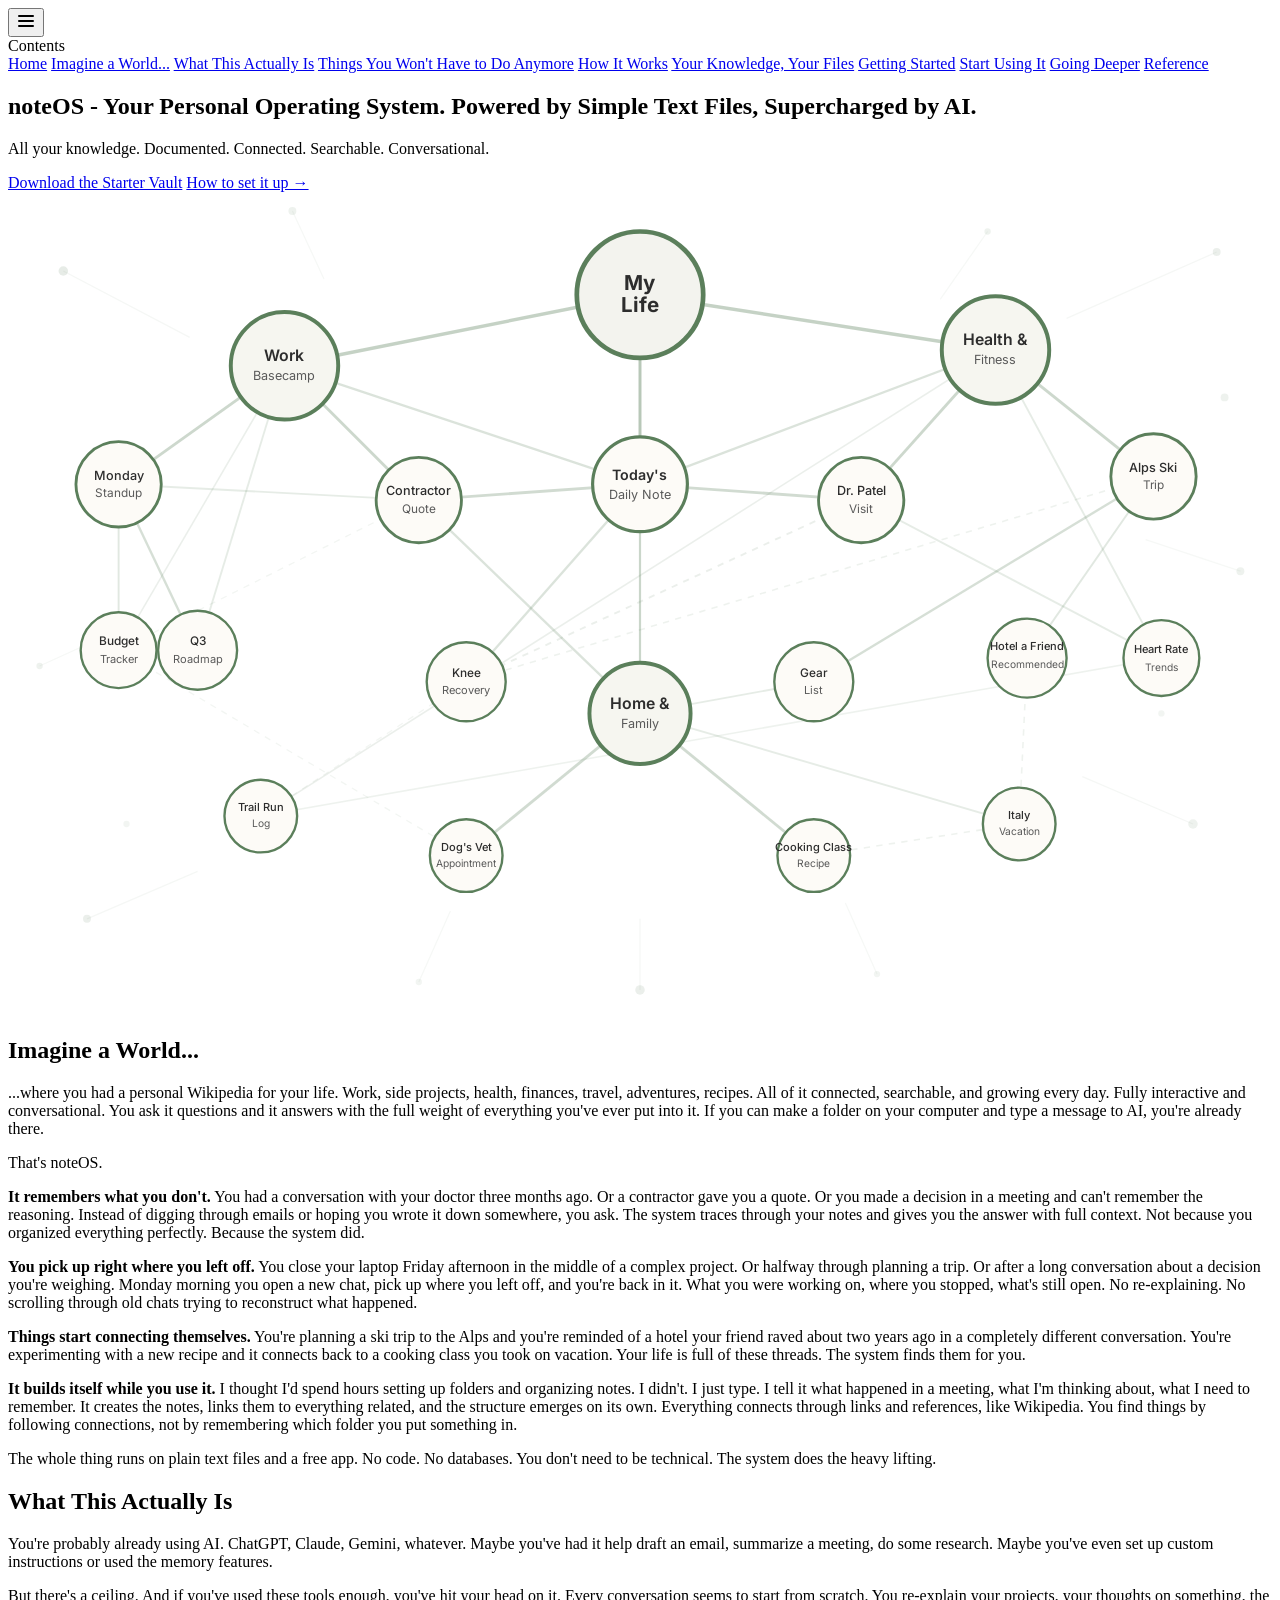
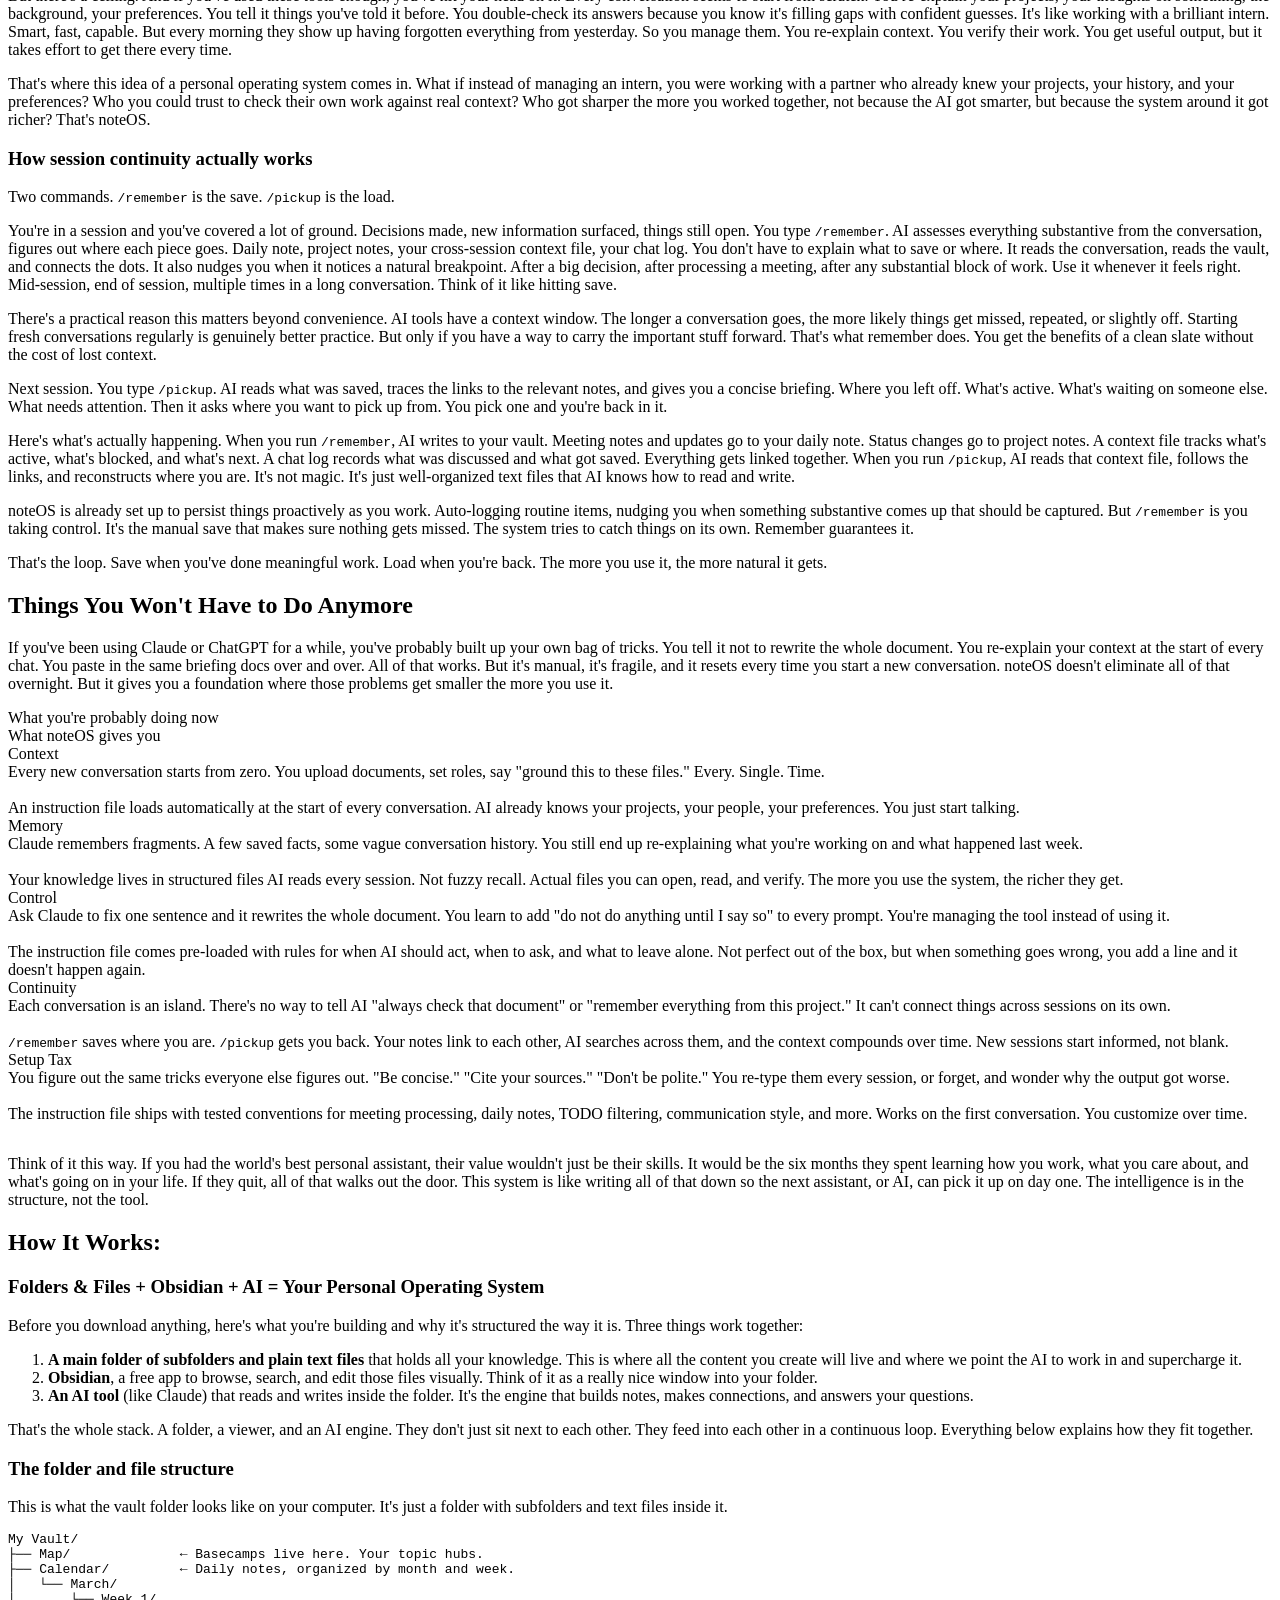
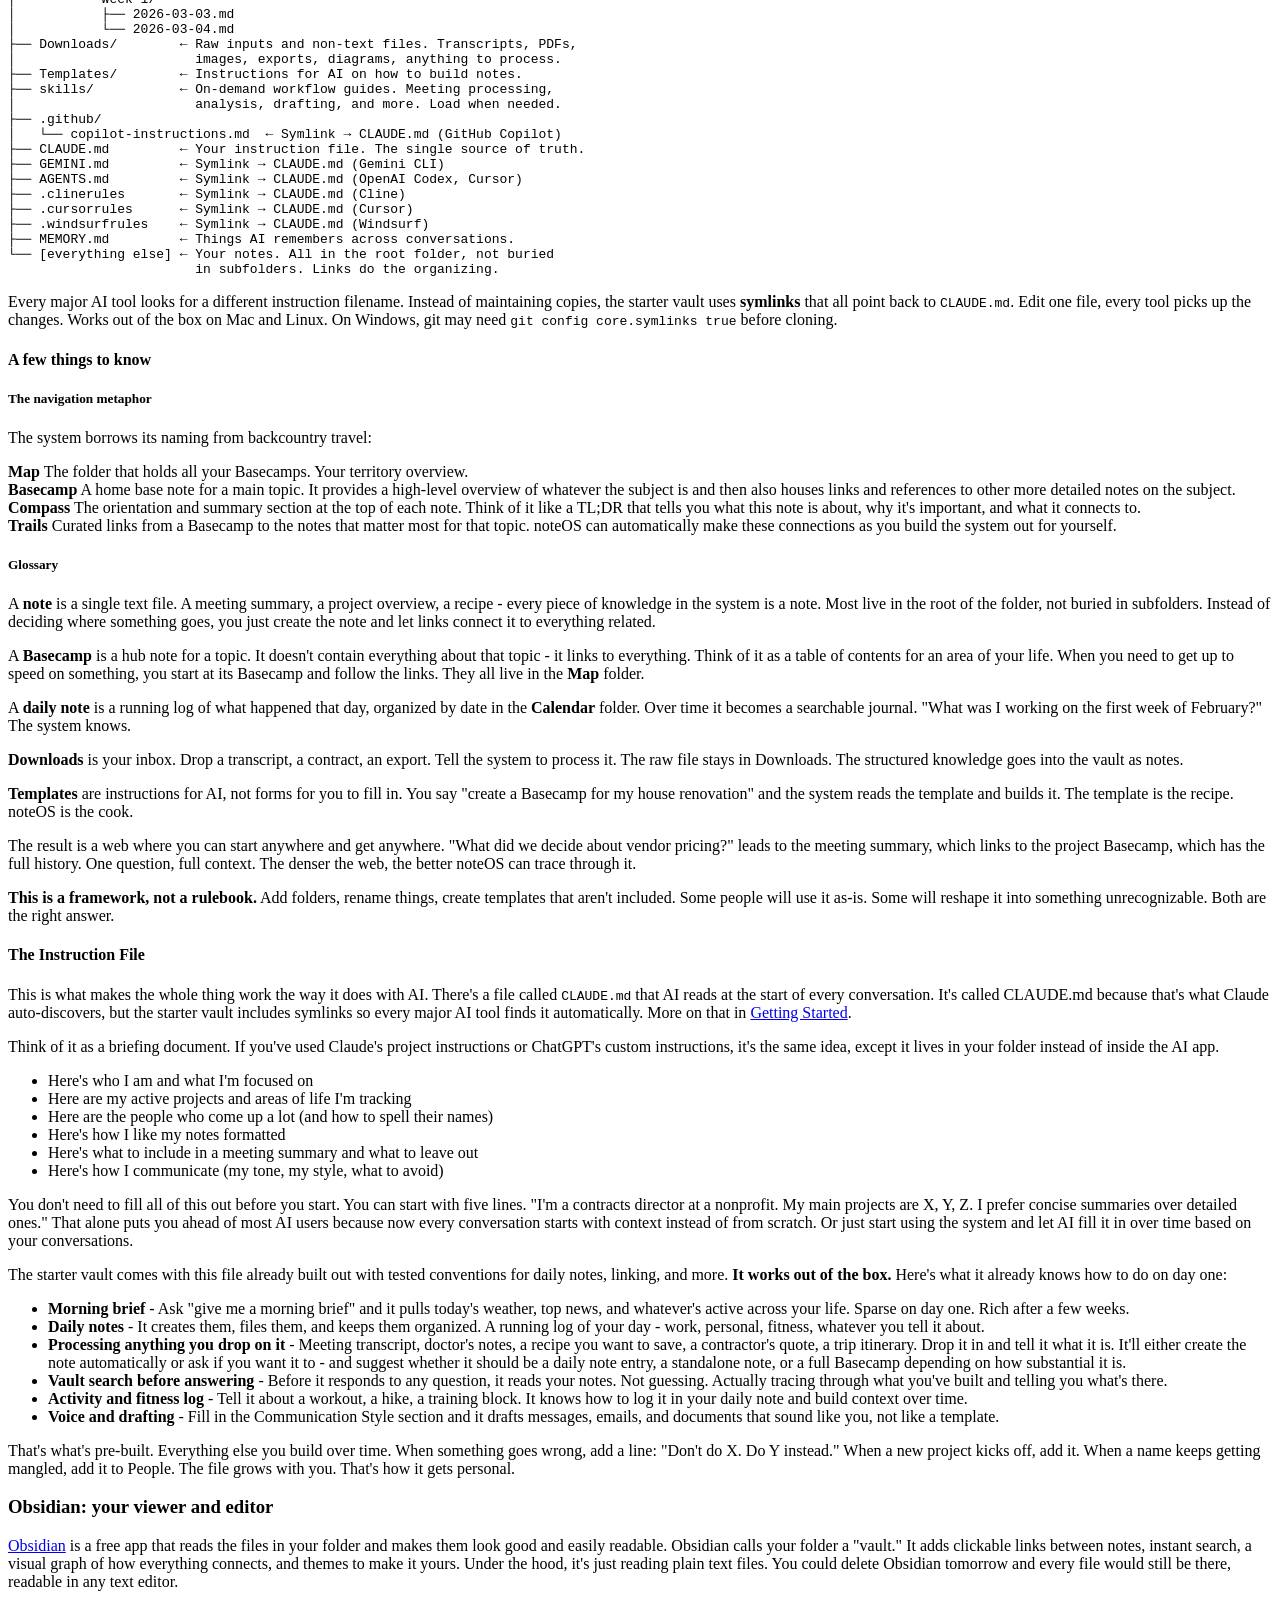
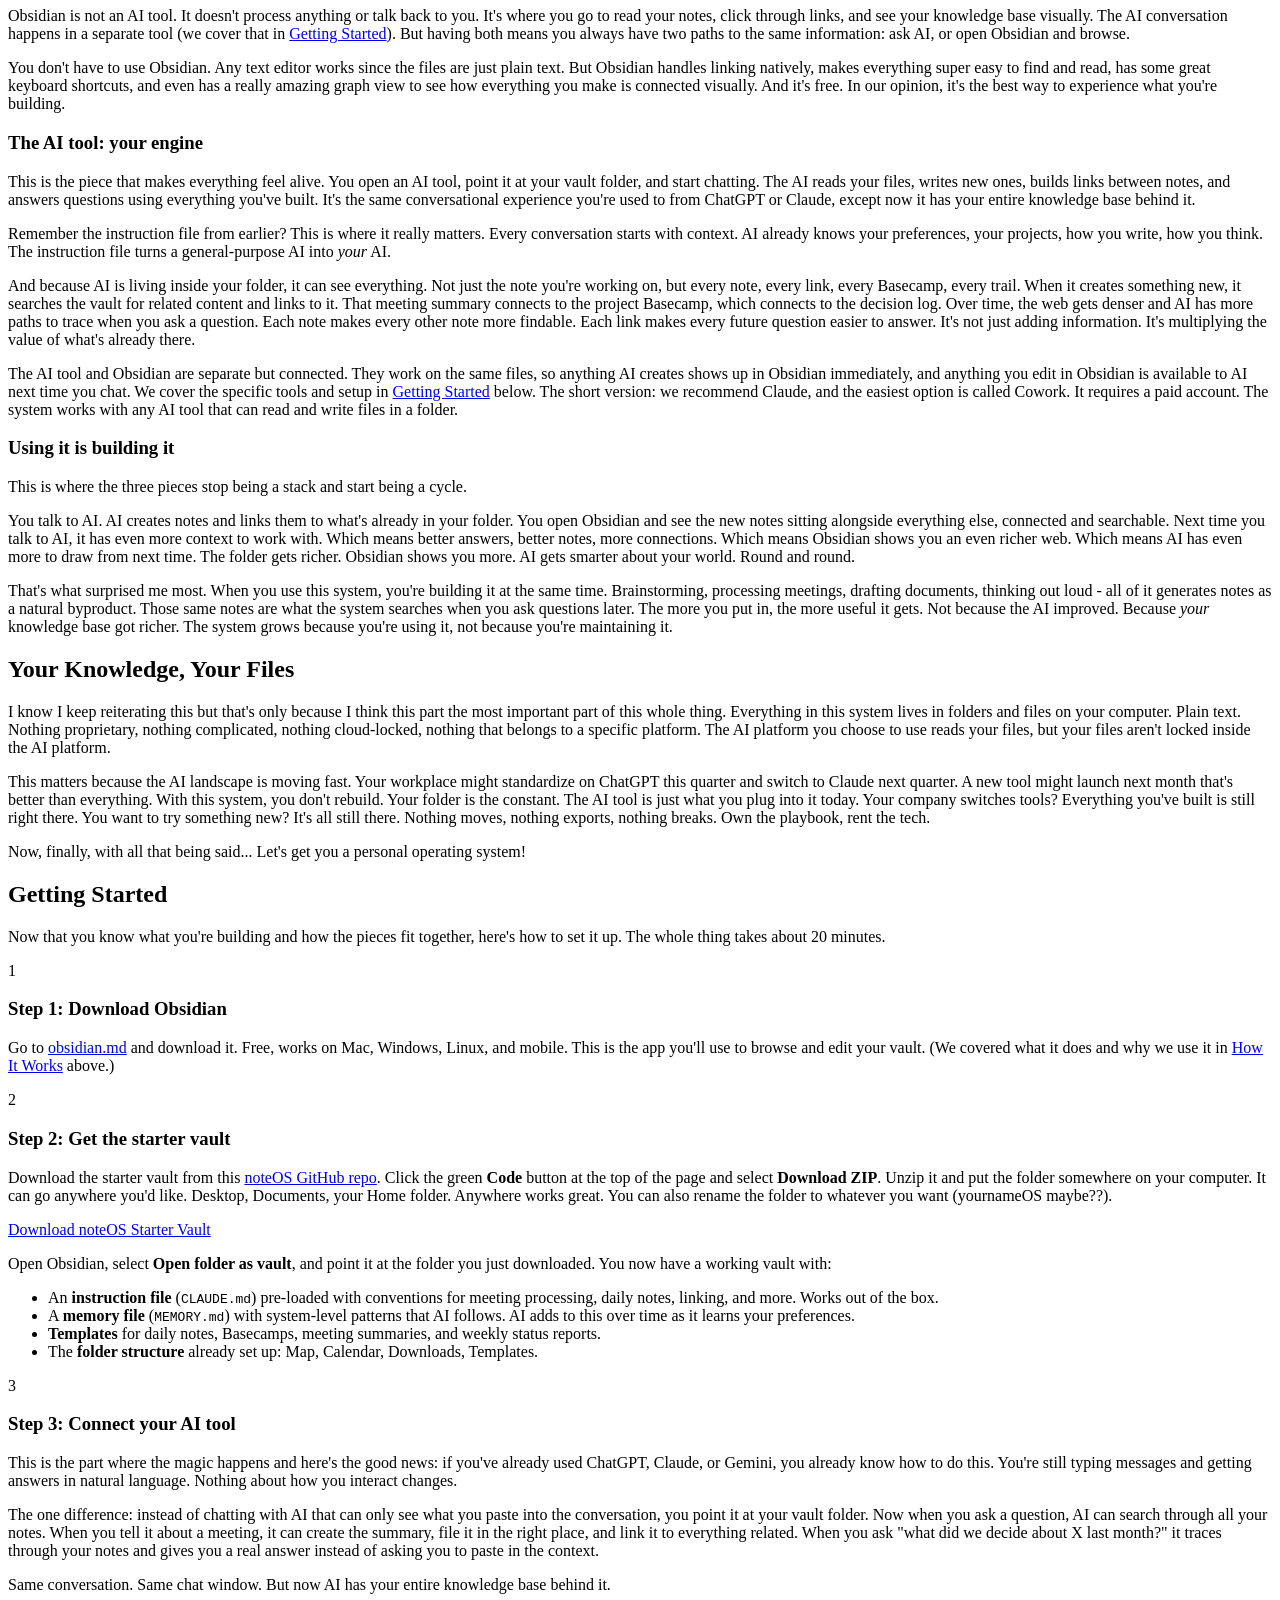
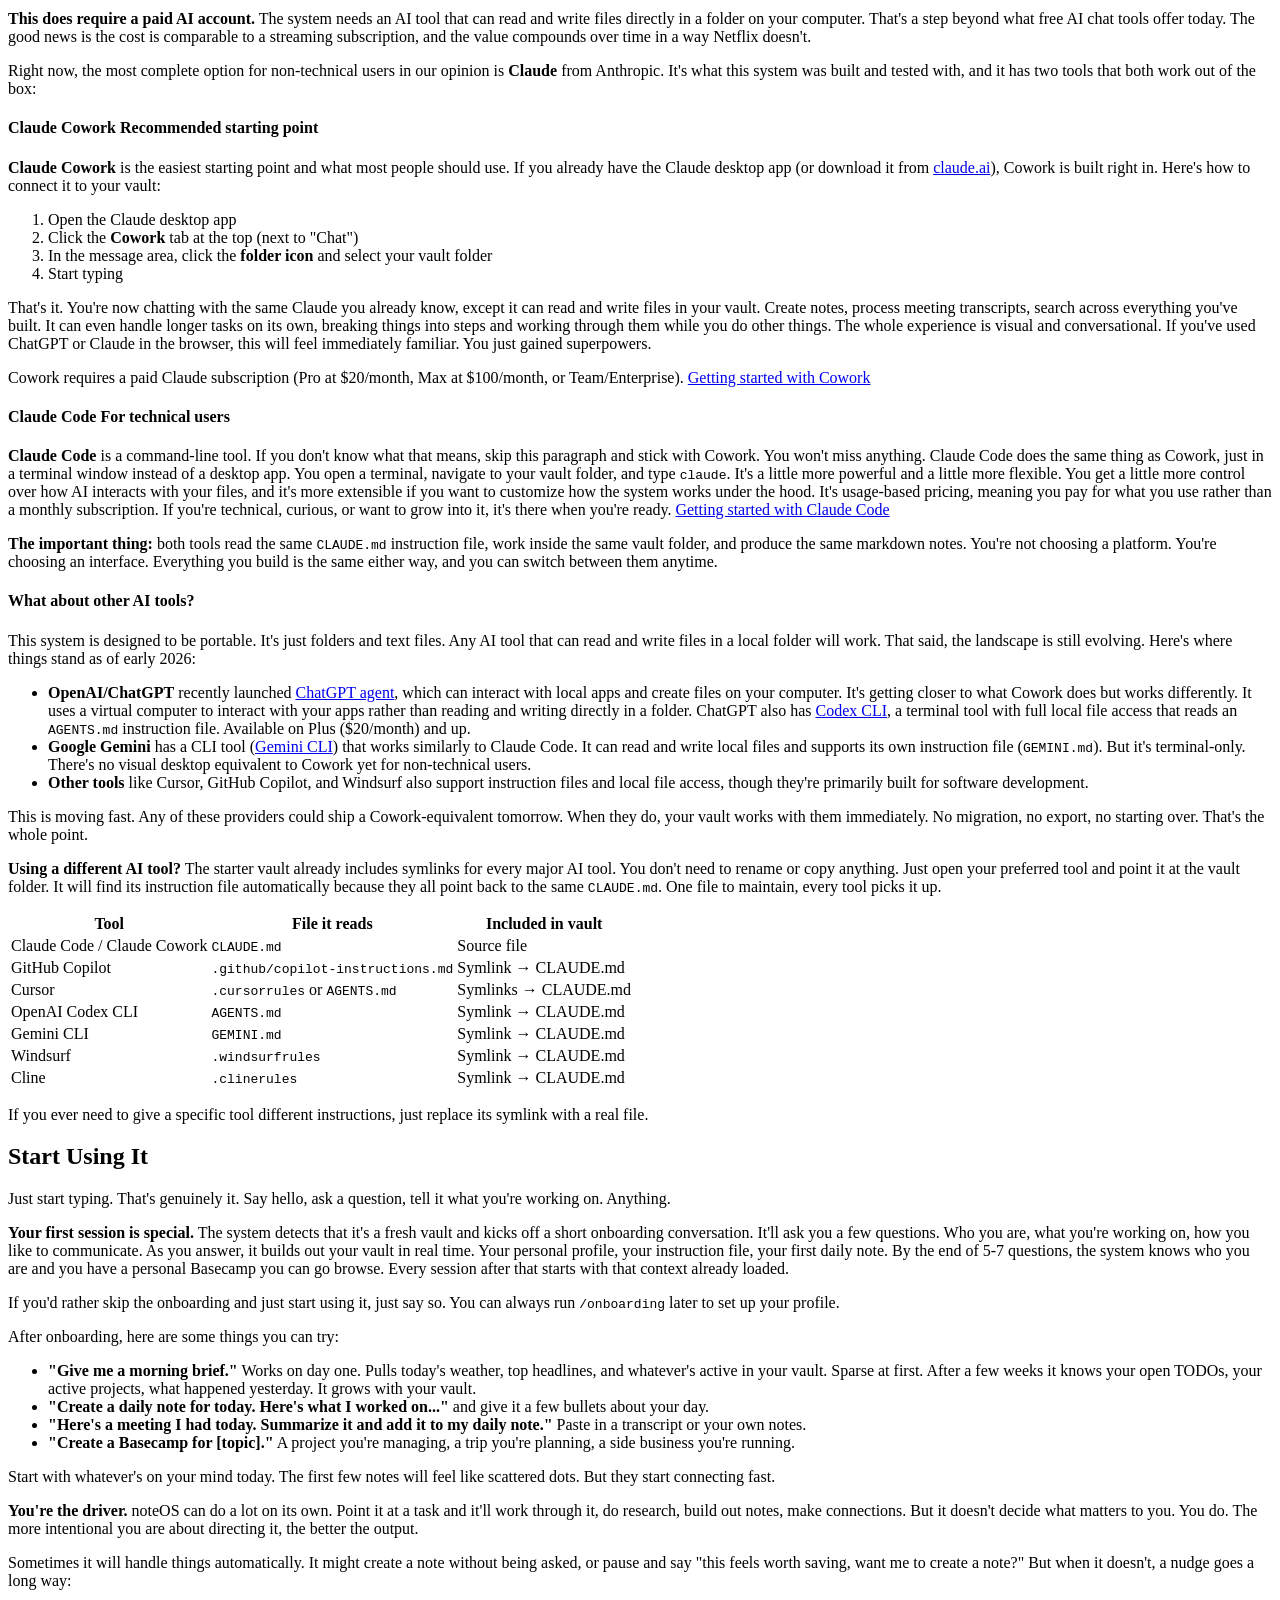
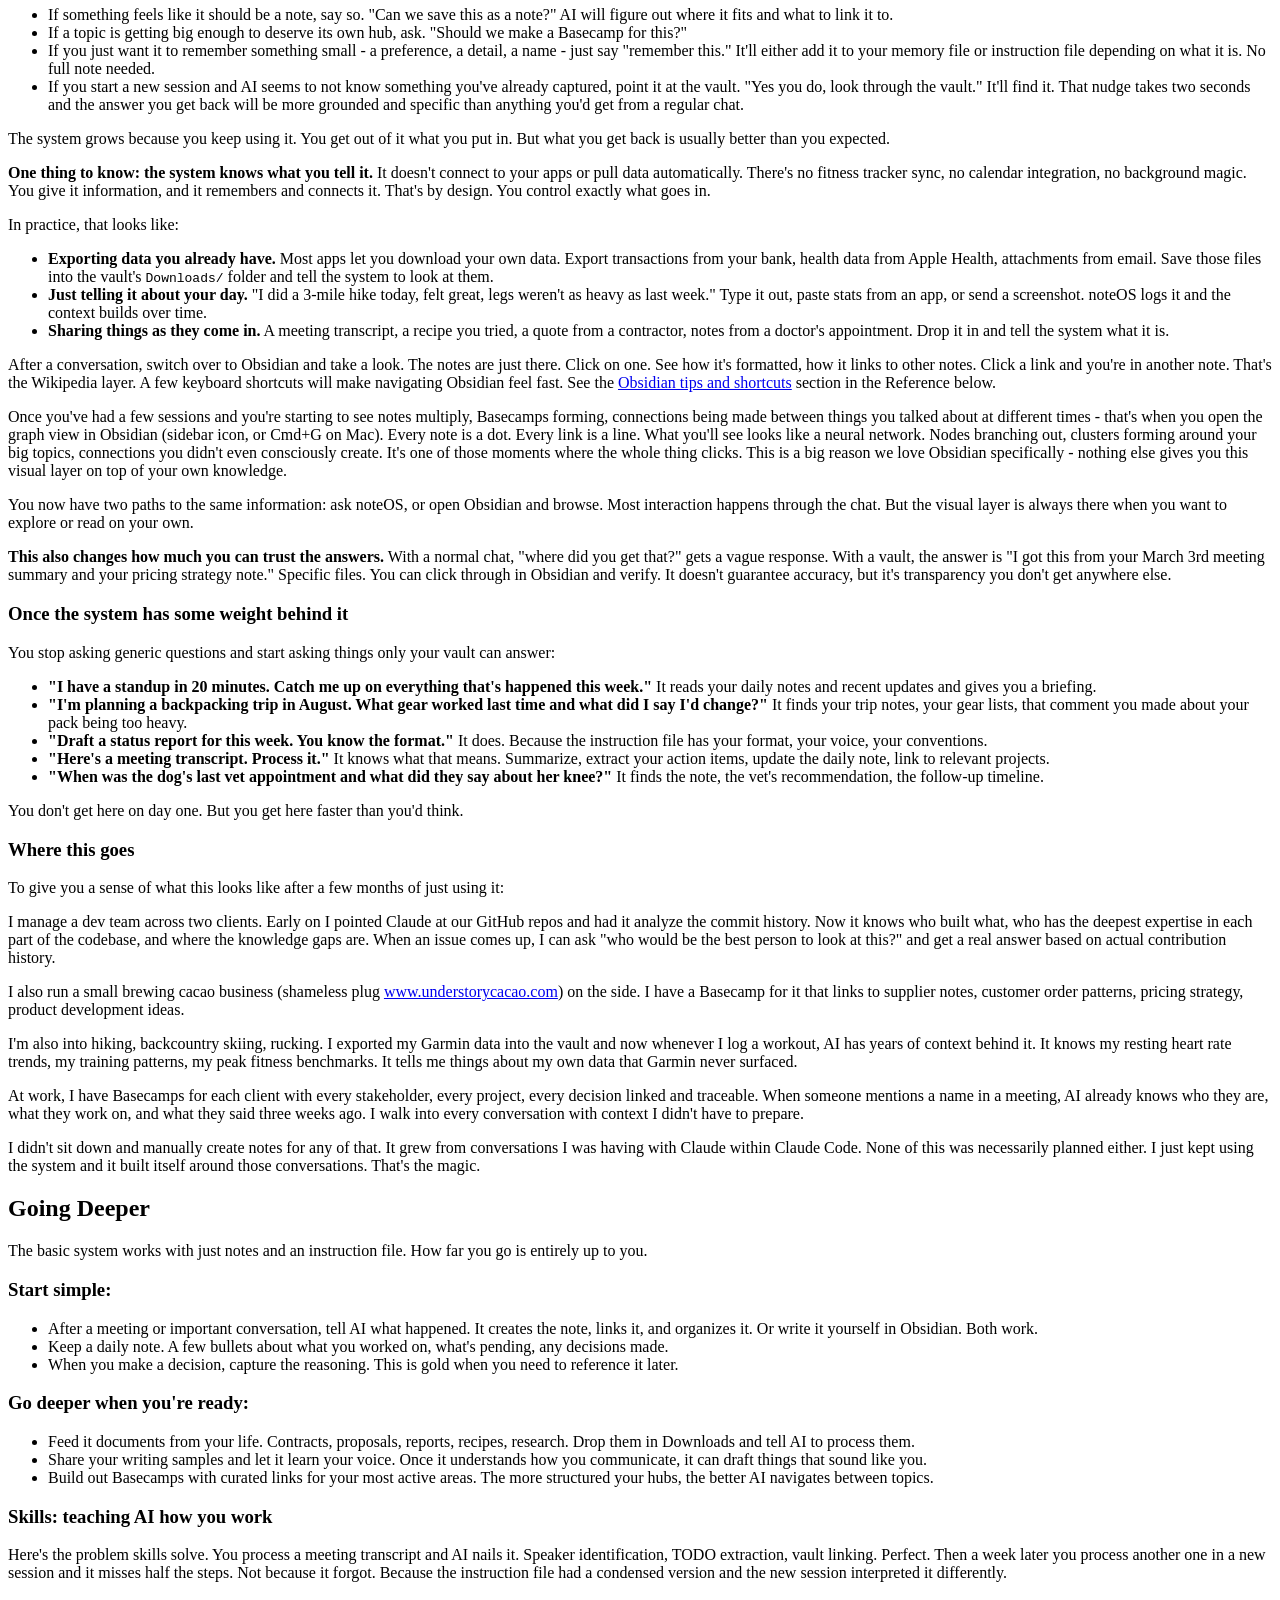
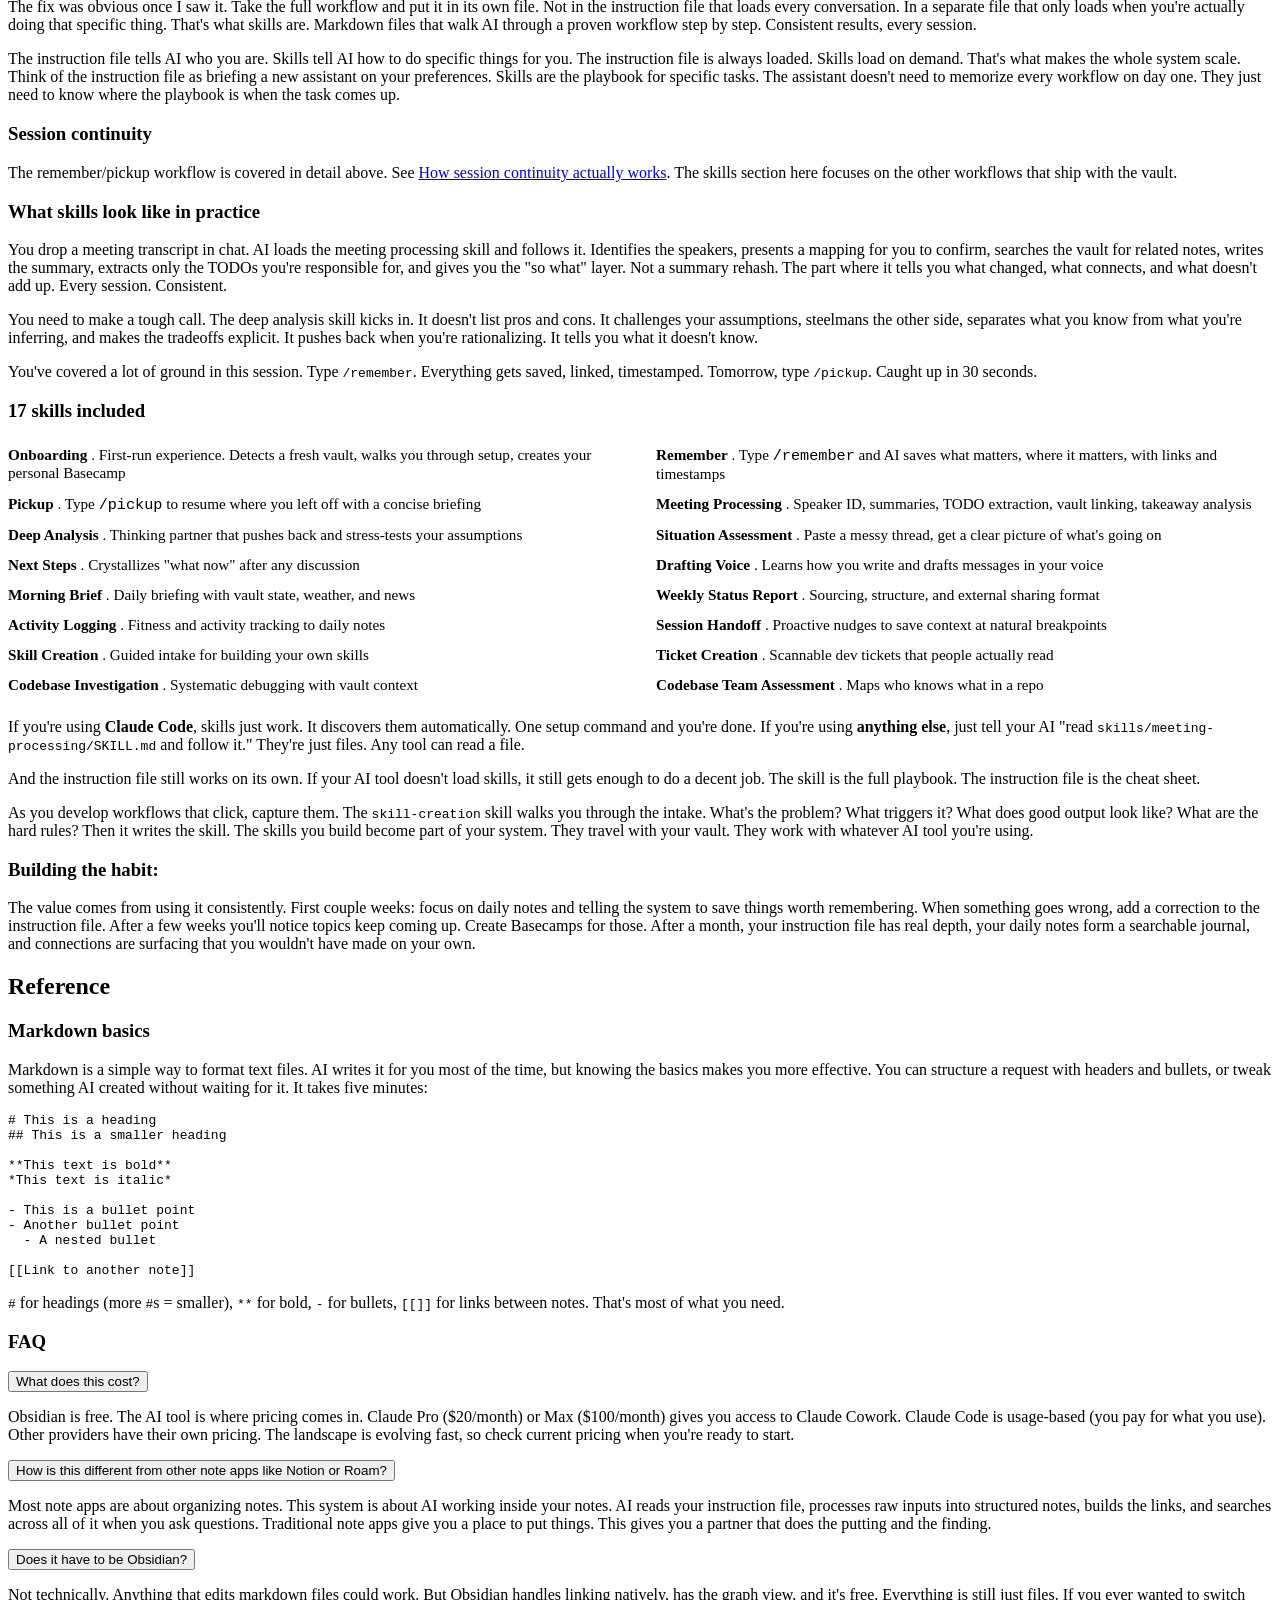
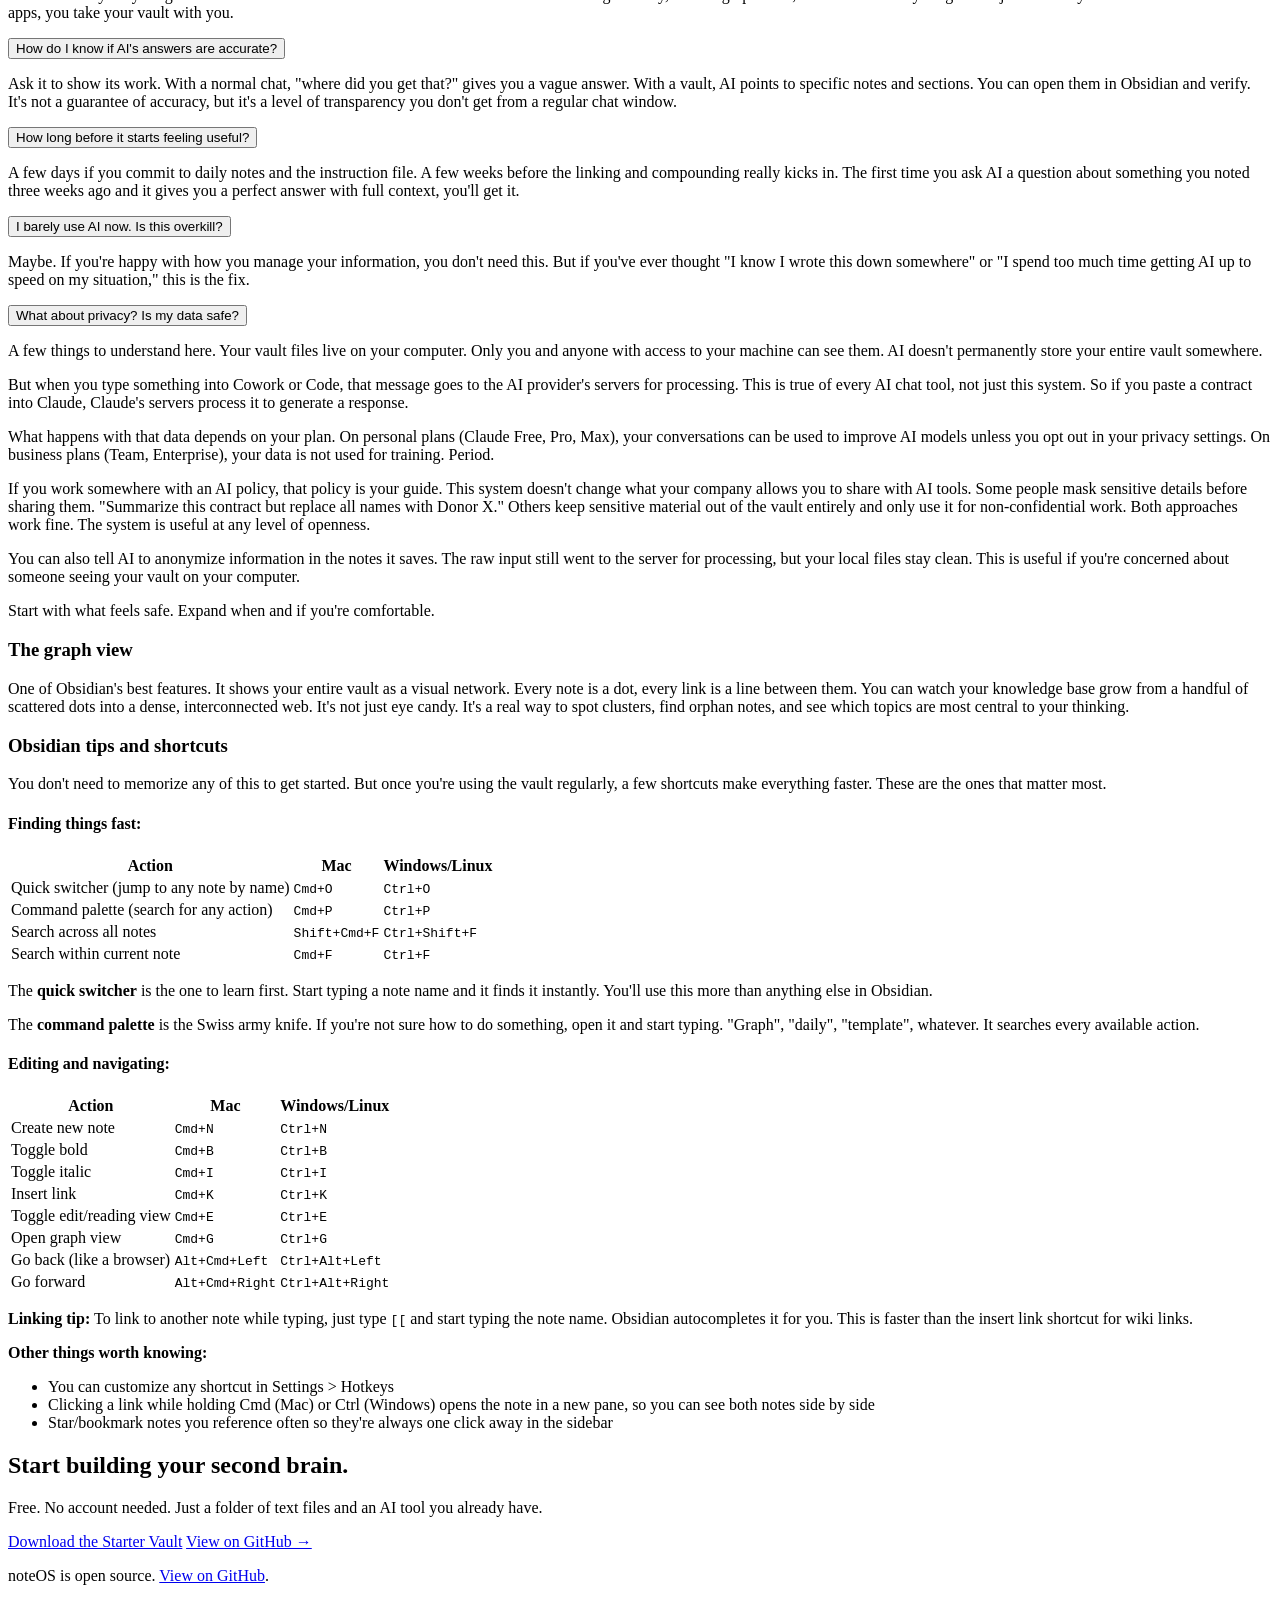
==== commit b020863f: "Landing page: add onboarding experience to Start Using It and skills grid Co-Authored-By: Claude Opu" ====
--- a/docs/index-updated.html
+++ b/docs/index-updated.html
@@ -348,8 +348,17 @@
         <div class="container">
             <h2>What This Actually Is</h2>
             <p>You're probably already using AI. ChatGPT, Claude, Gemini, whatever. Maybe you've had it help draft an email, summarize a meeting, do some research. Maybe you've even set up custom instructions or used the memory features.</p>
-            <p>But there's a ceiling. And if you've used these various AI chatbots enough, you've hit your head on it. Carrying on a conversation in one chat, then moving to another session and bringing something up expecting it to just know. But it acts like it doesn't have the slightest clue. Or constantly having to give it background info on something for the umpteenth time.</p>
-            <p>That's where this idea of a personal operating system comes in. Your own Wikipedia that you're both the editor and reader of, with AI as the engine that helps you build and search through it all. Your projects, your ideas, your info, your plans, your decisions, your preferences, your life. All in files you control on your computer. Plain text. Nothing proprietary. It gets more useful the more you put into it. That's noteOS.</p>
+            <p>But there's a ceiling. And if you've used these tools enough, you've hit your head on it. Every conversation seems to start from scratch. You re-explain your projects, your thoughts on something, the background, your preferences. You tell it things you've told it before. You double-check its answers because you know it's filling gaps with confident guesses. It's like working with a brilliant intern. Smart, fast, capable. But every morning they show up having forgotten everything from yesterday. So you manage them. You re-explain context. You verify their work. You get useful output, but it takes effort to get there every time.</p>
+            <p>That's where this idea of a personal operating system comes in. What if instead of managing an intern, you were working with a partner who already knew your projects, your history, and your preferences? Who you could trust to check their own work against real context? Who got sharper the more you worked together, not because the AI got smarter, but because the system around it got richer? That's noteOS.</p>
+
+            <h3 class="subsection-title" id="how-session-continuity-actually-works">How session continuity actually works</h3>
+            <p>Two commands. <code>/remember</code> is the save. <code>/pickup</code> is the load.</p>
+            <p>You're in a session and you've covered a lot of ground. Decisions made, new information surfaced, things still open. You type <code>/remember</code>. AI assesses everything substantive from the conversation, figures out where each piece goes. Daily note, project notes, your cross-session context file, your chat log. You don't have to explain what to save or where. It reads the conversation, reads the vault, and connects the dots. It also nudges you when it notices a natural breakpoint. After a big decision, after processing a meeting, after any substantial block of work. Use it whenever it feels right. Mid-session, end of session, multiple times in a long conversation. Think of it like hitting save.</p>
+            <p>There's a practical reason this matters beyond convenience. AI tools have a context window. The longer a conversation goes, the more likely things get missed, repeated, or slightly off. Starting fresh conversations regularly is genuinely better practice. But only if you have a way to carry the important stuff forward. That's what remember does. You get the benefits of a clean slate without the cost of lost context.</p>
+            <p>Next session. You type <code>/pickup</code>. AI reads what was saved, traces the links to the relevant notes, and gives you a concise briefing. Where you left off. What's active. What's waiting on someone else. What needs attention. Then it asks where you want to pick up from. You pick one and you're back in it.</p>
+            <p>Here's what's actually happening. When you run <code>/remember</code>, AI writes to your vault. Meeting notes and updates go to your daily note. Status changes go to project notes. A context file tracks what's active, what's blocked, and what's next. A chat log records what was discussed and what got saved. Everything gets linked together. When you run <code>/pickup</code>, AI reads that context file, follows the links, and reconstructs where you are. It's not magic. It's just well-organized text files that AI knows how to read and write.</p>
+            <p>noteOS is already set up to persist things proactively as you work. Auto-logging routine items, nudging you when something substantive comes up that should be captured. But <code>/remember</code> is you taking control. It's the manual save that makes sure nothing gets missed. The system tries to catch things on its own. Remember guarantees it.</p>
+            <p>That's the loop. Save when you've done meaningful work. Load when you're back. The more you use it, the more natural it gets.</p>
         </div>
     </section>
 
@@ -405,7 +414,7 @@
                     </div>
                     <div class="changes-after">
                         <div class="changes-label">&nbsp;</div>
-                        <div class="changes-text">Notes link to other notes by design. AI searches your vault before answering and connects new content to what's already there. The denser the web, the better it navigates. You build that density just by using it.</div>
+                        <div class="changes-text"><code>/remember</code> saves where you are. <code>/pickup</code> gets you back. Your notes link to each other, AI searches across them, and the context compounds over time. New sessions start informed, not blank.</div>
                     </div>
                 </div>
 
@@ -664,8 +673,10 @@
     <section id="start-using">
         <div class="container">
             <h2>Start Using It</h2>
-            <p>Just start typing. That's genuinely it. You don't need to set up folders or figure out an organizational scheme. Just chat with AI the way you normally would, but now it's building your knowledge base as you go.</p>
-            <p>Here are some things you can try right out of the gate:</p>
+            <p>Just start typing. That's genuinely it. Say hello, ask a question, tell it what you're working on. Anything.</p>
+            <p><strong>Your first session is special.</strong> The system detects that it's a fresh vault and kicks off a short onboarding conversation. It'll ask you a few questions. Who you are, what you're working on, how you like to communicate. As you answer, it builds out your vault in real time. Your personal profile, your instruction file, your first daily note. By the end of 5-7 questions, the system knows who you are and you have a personal Basecamp you can go browse. Every session after that starts with that context already loaded.</p>
+            <p>If you'd rather skip the onboarding and just start using it, just say so. You can always run <code>/onboarding</code> later to set up your profile.</p>
+            <p>After onboarding, here are some things you can try:</p>
             <ul class="clean-list">
                 <li><strong>"Give me a morning brief."</strong> Works on day one. Pulls today's weather, top headlines, and whatever's active in your vault. Sparse at first. After a few weeks it knows your open TODOs, your active projects, what happened yesterday. It grows with your vault.</li>
                 <li><strong>"Create a daily note for today. Here's what I worked on..."</strong> and give it a few bullets about your day.</li>
@@ -742,19 +753,17 @@
             <p>The fix was obvious once I saw it. Take the full workflow and put it in its own file. Not in the instruction file that loads every conversation. In a separate file that only loads when you're actually doing that specific thing. That's what skills are. Markdown files that walk AI through a proven workflow step by step. Consistent results, every session.</p>
             <p>The instruction file tells AI who you are. Skills tell AI how to do specific things for you. The instruction file is always loaded. Skills load on demand. That's what makes the whole system scale. Think of the instruction file as briefing a new assistant on your preferences. Skills are the playbook for specific tasks. The assistant doesn't need to memorize every workflow on day one. They just need to know where the playbook is when the task comes up.</p>
 
-            <h3 class="subsection-title">Session continuity: never lose context again</h3>
-            <p>The two most powerful skills in the vault are <code>remember</code> and <code>pickup</code>. They solve the single biggest frustration with AI: losing everything when you close the chat window.</p>
-            <p><strong><code>/remember</code></strong> is the save. Type it and AI assesses everything from your conversation. What decisions were made, what new information surfaced, what's still open. It figures out where each piece goes. Daily note, project notes, your cross-session context file, your chat log. You don't explain what to save or where. It reads the conversation, reads the vault, and connects the dots. It also nudges you at natural breakpoints. After a big decision, after processing transcripts, after any substantial block of work.</p>
-            <p><strong><code>/pickup</code></strong> is the load. Start a new session, type it, and AI reads what was saved, traces the links, and briefs you. Where you left off. What's active. What's waiting on someone else. Then it asks "Where do you want to pick up from?" with a few options. You pick one and you're back in it. No re-explaining. Just pick up and go.</p>
-            <p>These two work together. Remember writes for continuation. Not just "what happened" but "where things stand, what's next, and what to read." Your chat log becomes a running record you can trace back anytime.</p>
+            <h3 class="subsection-title">Session continuity</h3>
+            <p>The remember/pickup workflow is covered in detail above. See <a href="#how-session-continuity-actually-works">How session continuity actually works</a>. The skills section here focuses on the other workflows that ship with the vault.</p>
 
             <h3 class="subsection-title">What skills look like in practice</h3>
             <p>You drop a meeting transcript in chat. AI loads the meeting processing skill and follows it. Identifies the speakers, presents a mapping for you to confirm, searches the vault for related notes, writes the summary, extracts only the TODOs you're responsible for, and gives you the "so what" layer. Not a summary rehash. The part where it tells you what changed, what connects, and what doesn't add up. Every session. Consistent.</p>
             <p>You need to make a tough call. The deep analysis skill kicks in. It doesn't list pros and cons. It challenges your assumptions, steelmans the other side, separates what you know from what you're inferring, and makes the tradeoffs explicit. It pushes back when you're rationalizing. It tells you what it doesn't know.</p>
-            <p>You're done for the day. Type <code>/remember</code>. Everything gets saved, linked, timestamped. Tomorrow, type <code>/pickup</code>. Caught up in 30 seconds.</p>
-
-            <h3 class="subsection-title">16 skills included</h3>
+            <p>You've covered a lot of ground in this session. Type <code>/remember</code>. Everything gets saved, linked, timestamped. Tomorrow, type <code>/pickup</code>. Caught up in 30 seconds.</p>
+
+            <h3 class="subsection-title">17 skills included</h3>
             <div class="skills-grid" style="display: grid; grid-template-columns: 1fr 1fr; gap: 12px 32px; margin: 24px 0; font-size: 0.95rem;">
+                <div><strong>Onboarding</strong> . First-run experience. Detects a fresh vault, walks you through setup, creates your personal Basecamp</div>
                 <div><strong>Remember</strong> . Type <code>/remember</code> and AI saves what matters, where it matters, with links and timestamps</div>
                 <div><strong>Pickup</strong> . Type <code>/pickup</code> to resume where you left off with a concise briefing</div>
                 <div><strong>Meeting Processing</strong> . Speaker ID, summaries, TODO extraction, vault linking, takeaway analysis</div>
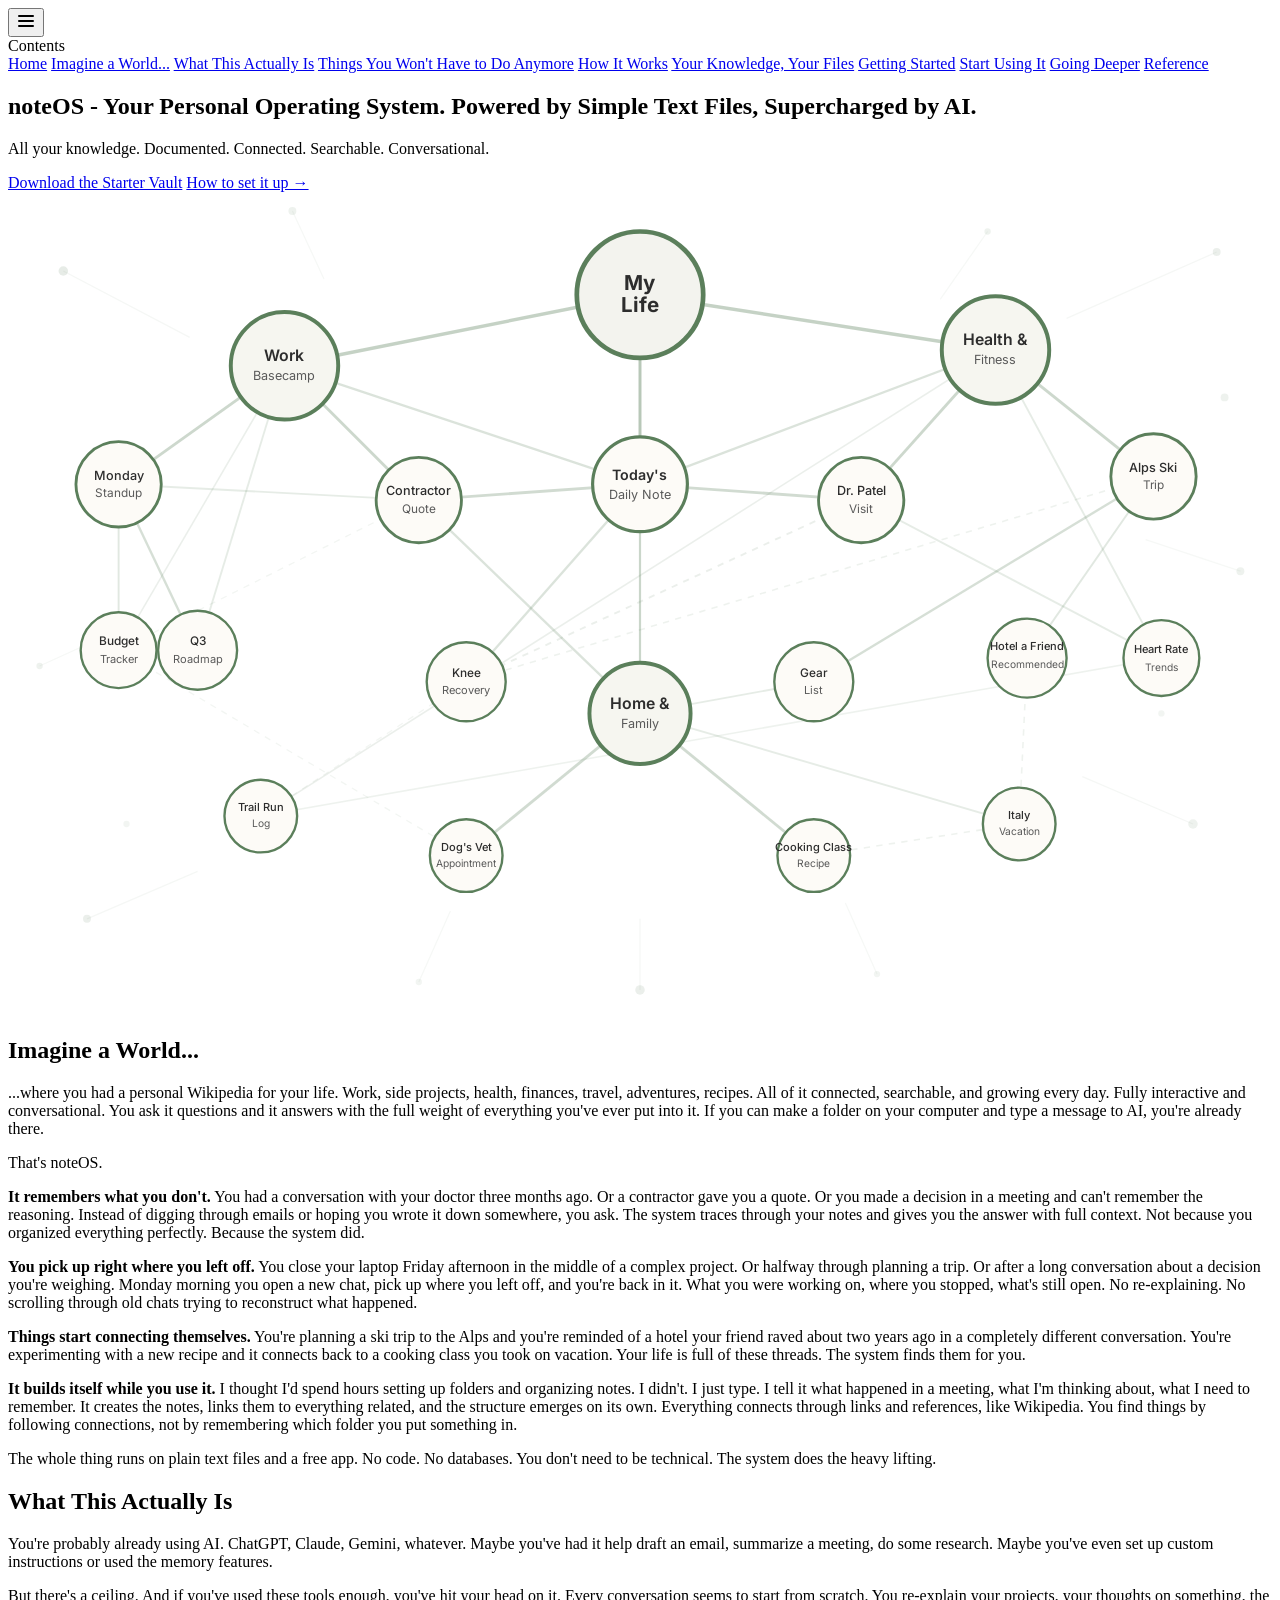
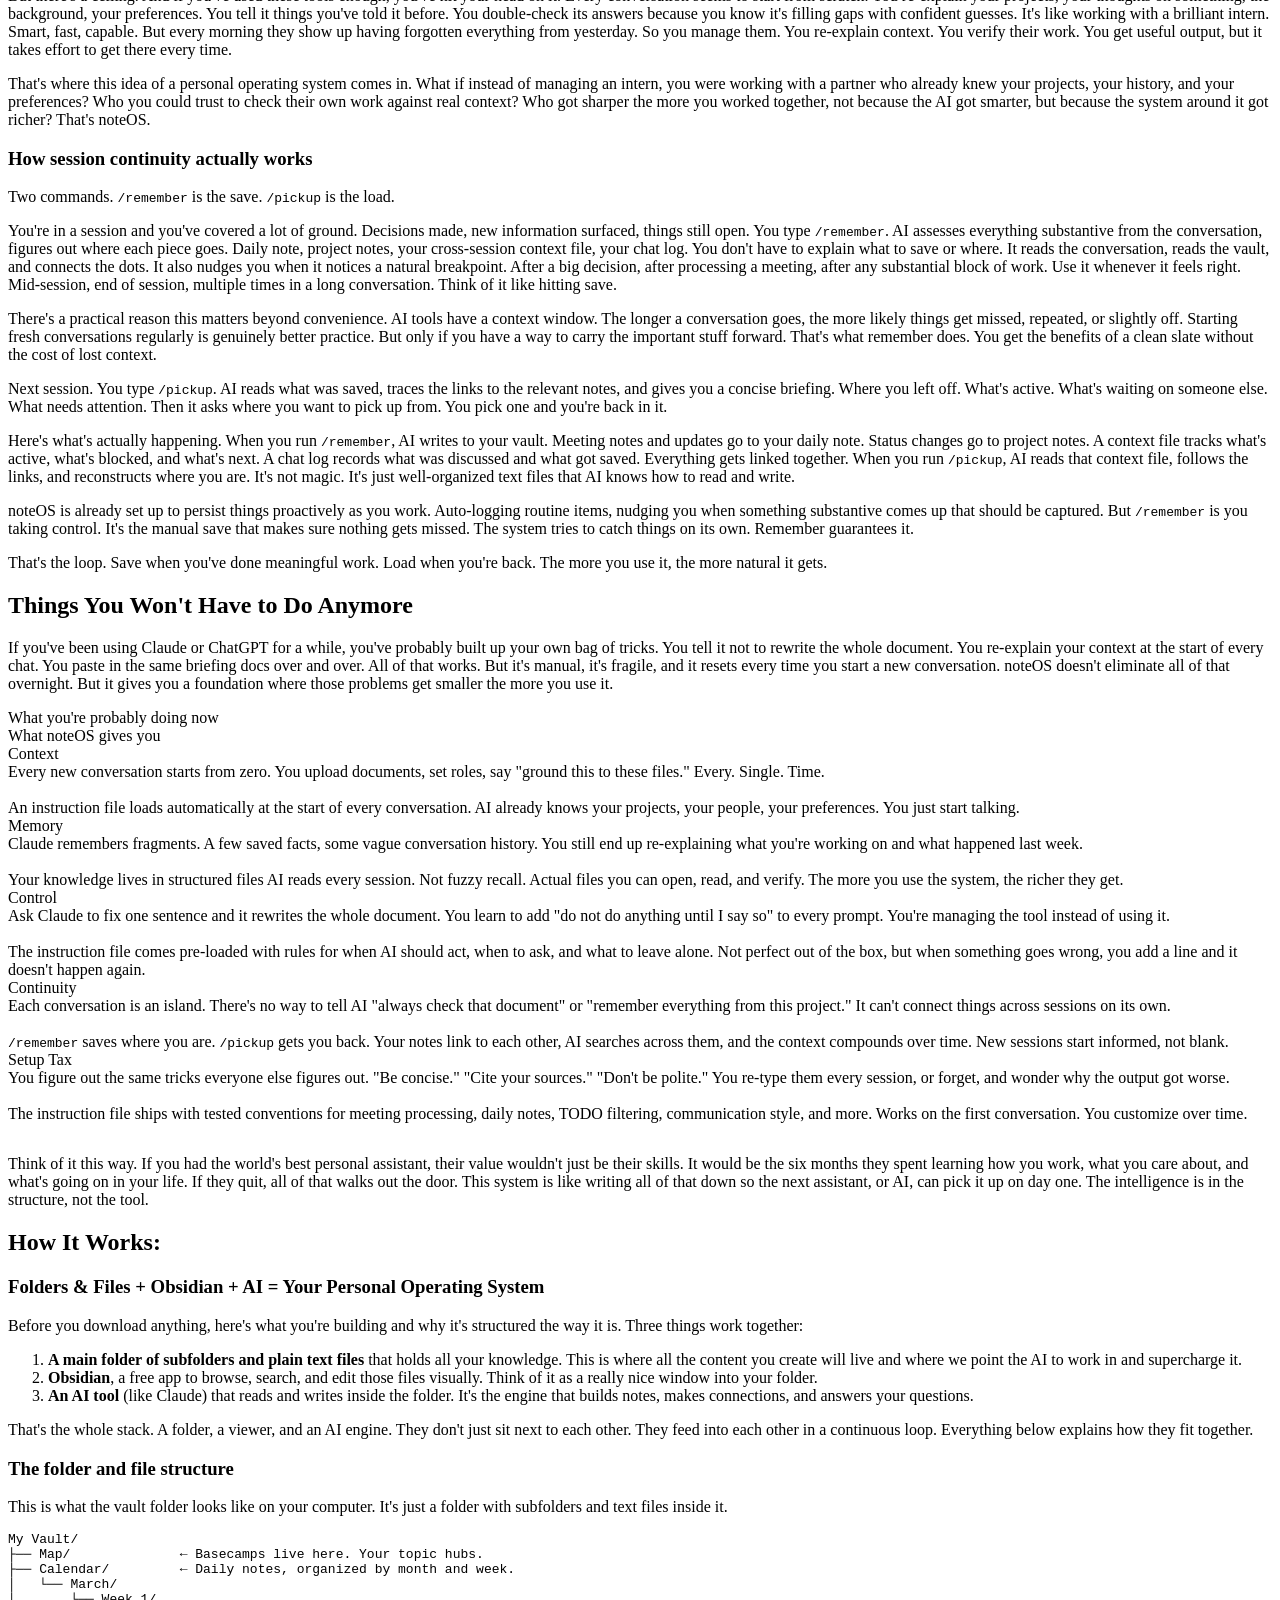
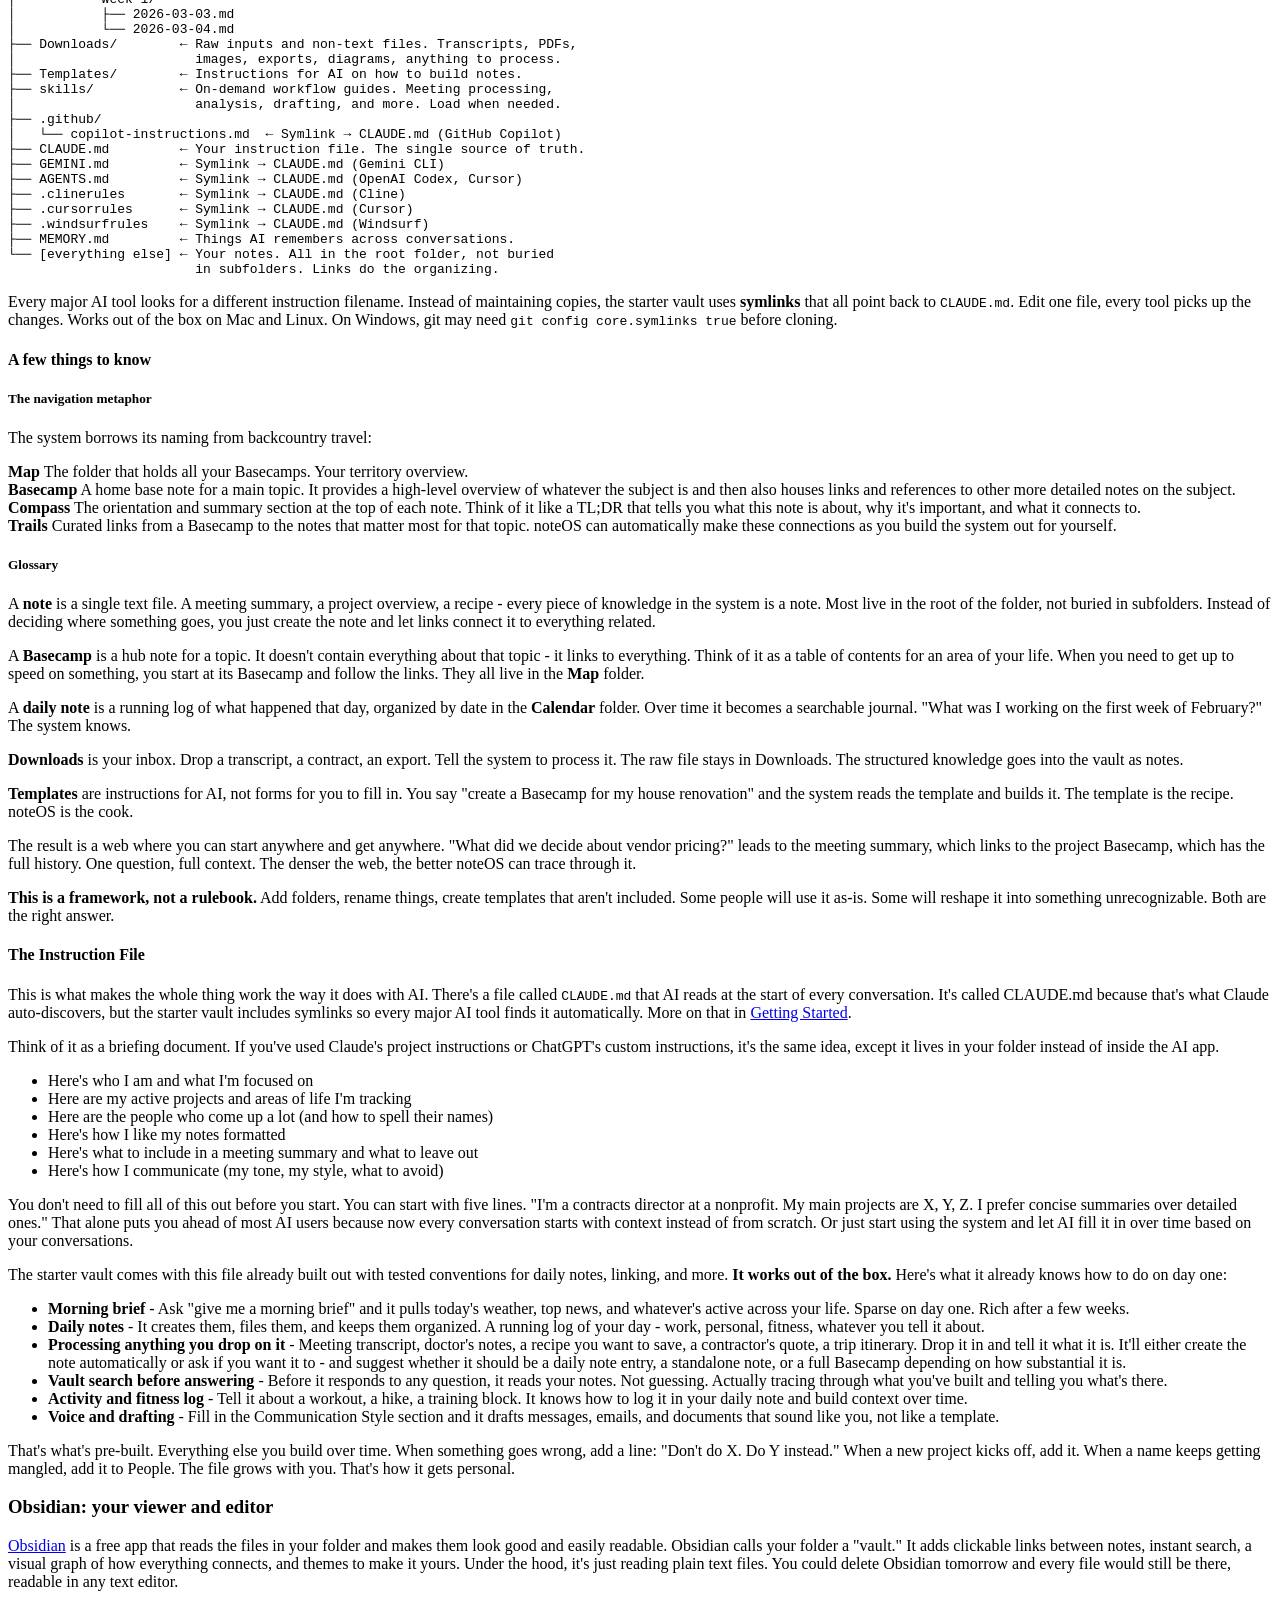
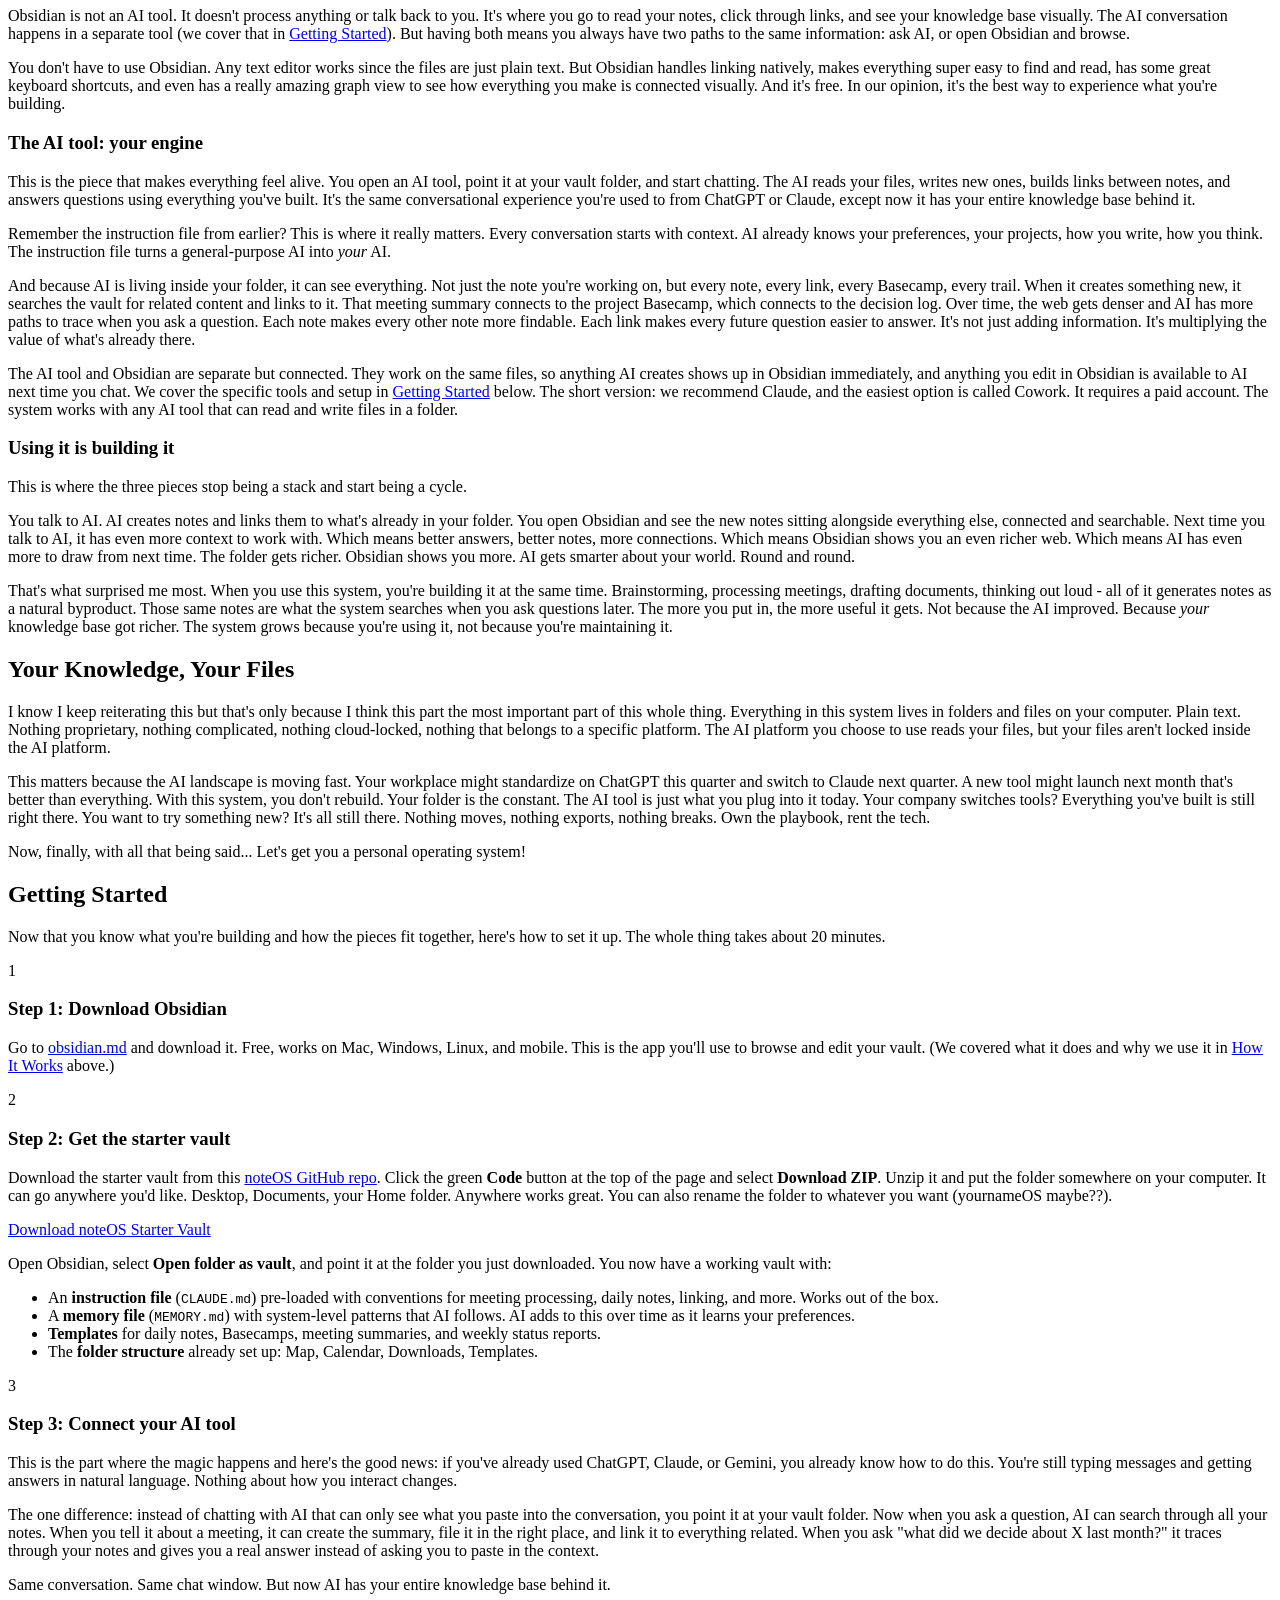
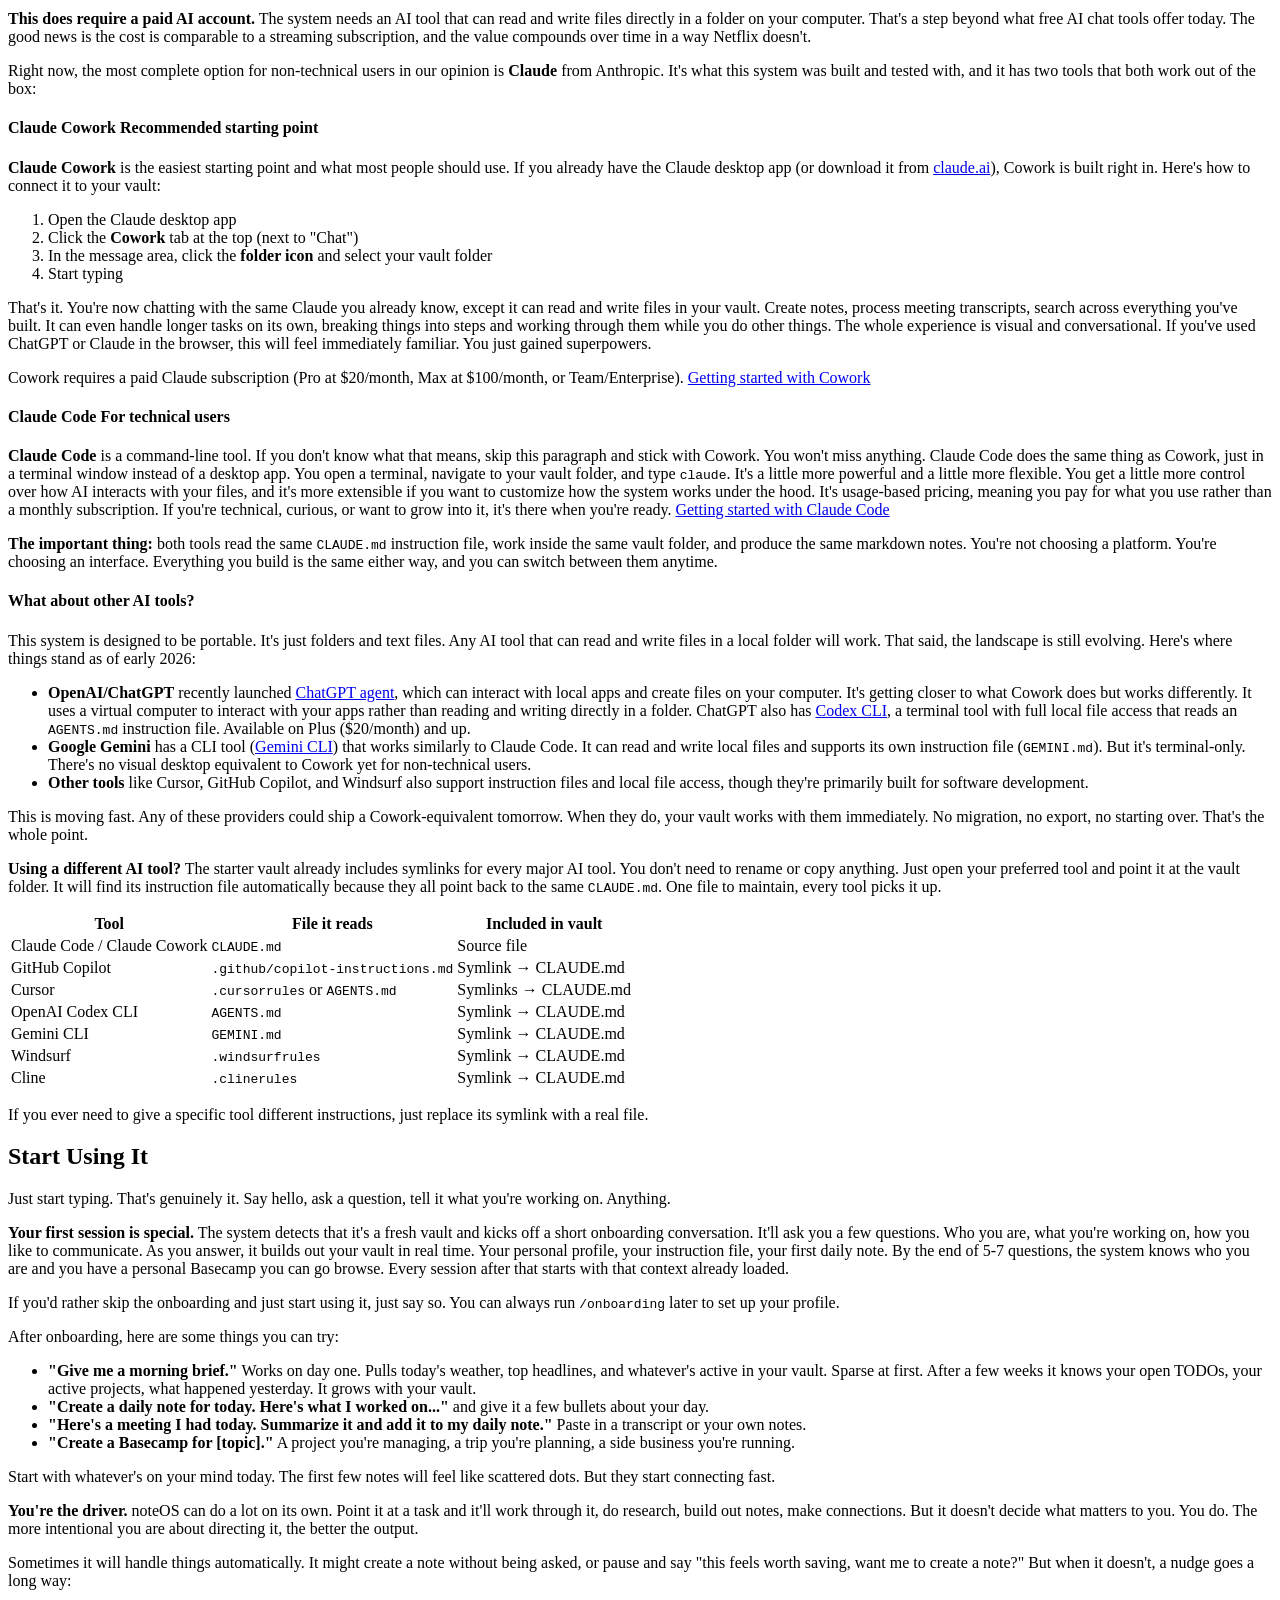
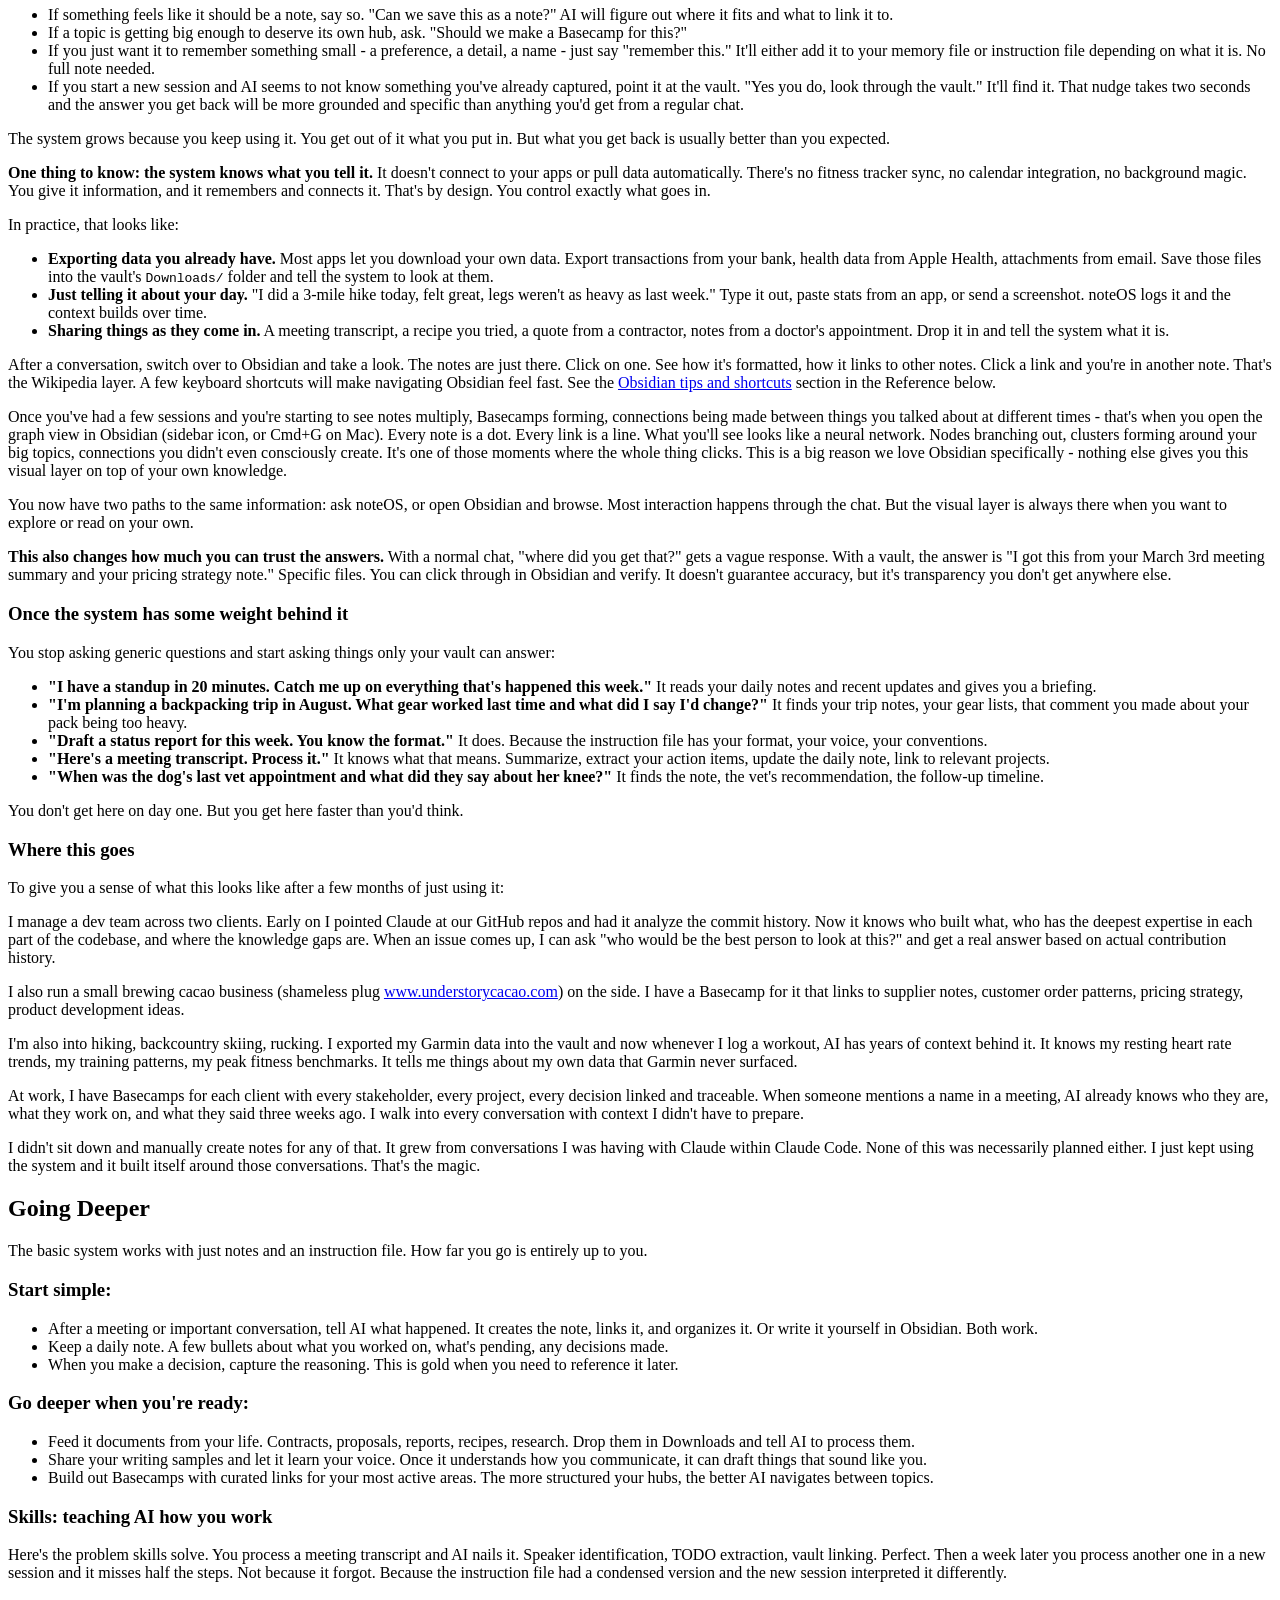
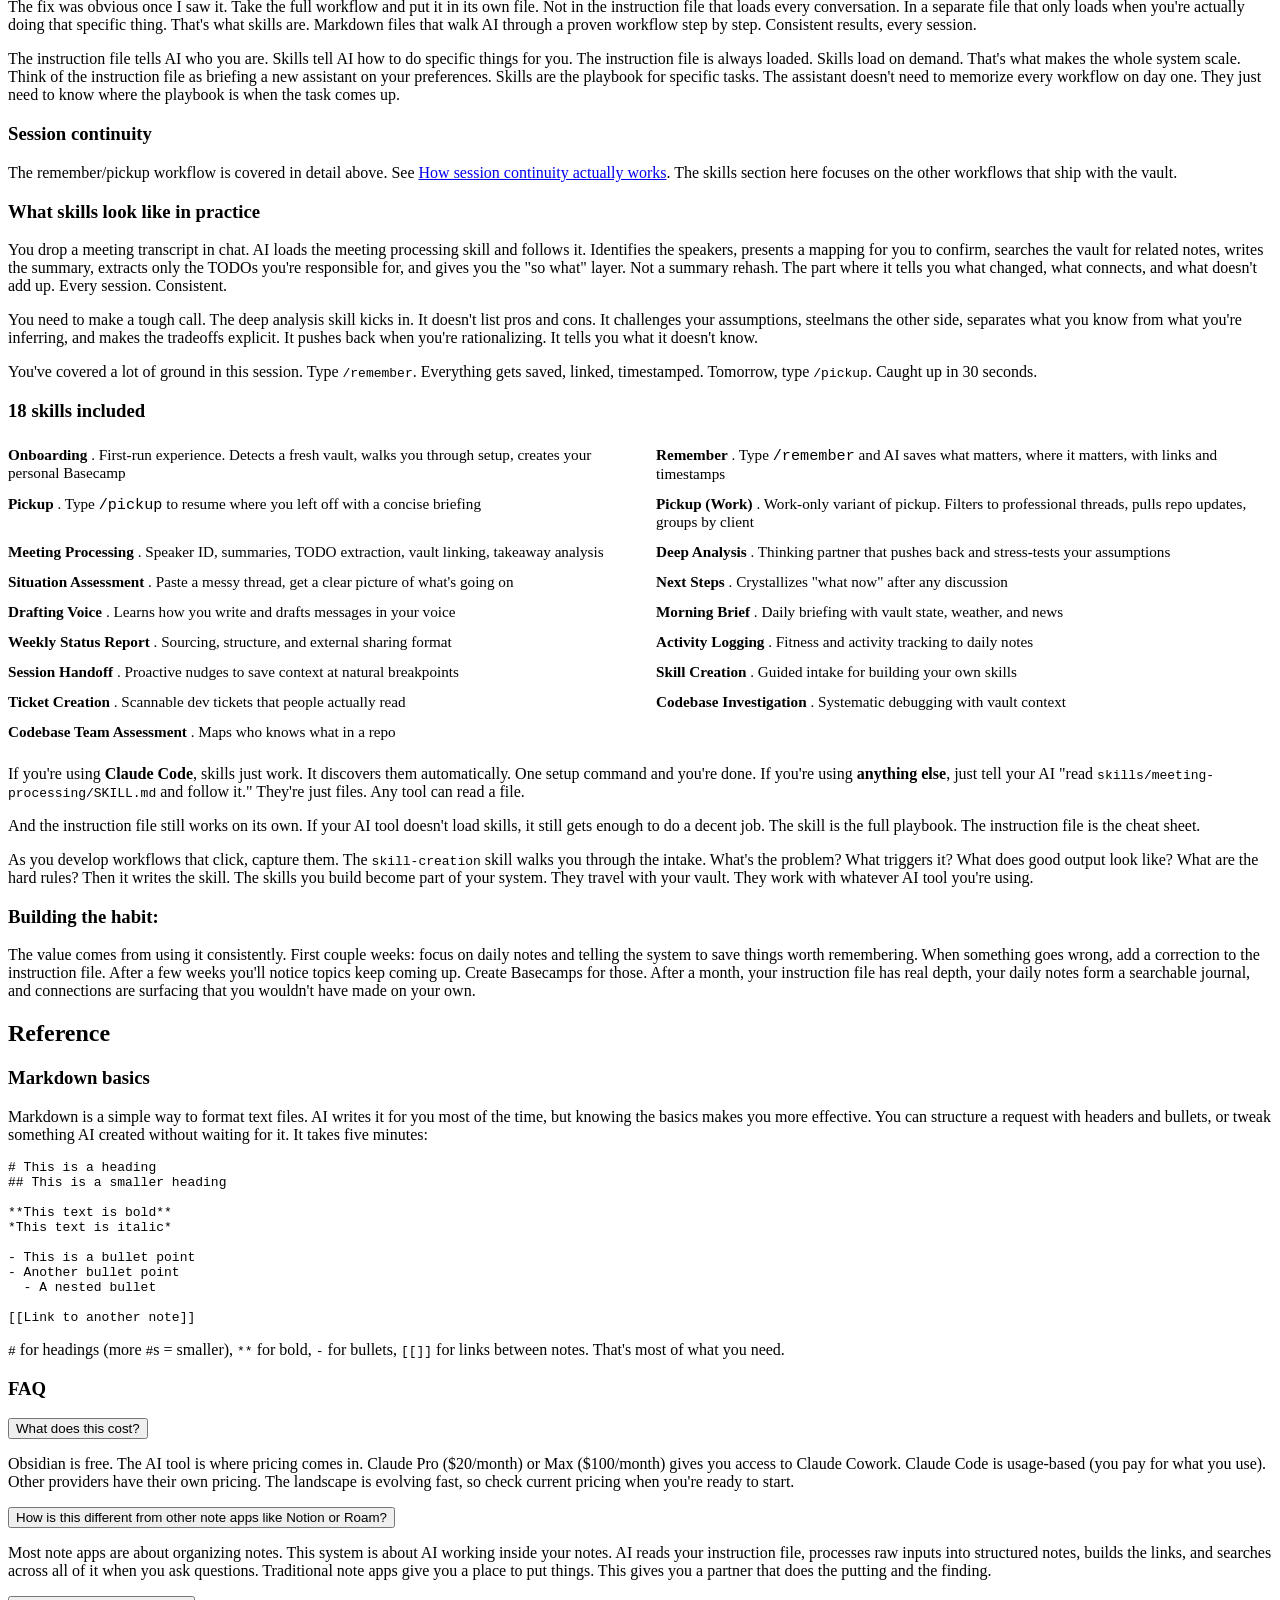
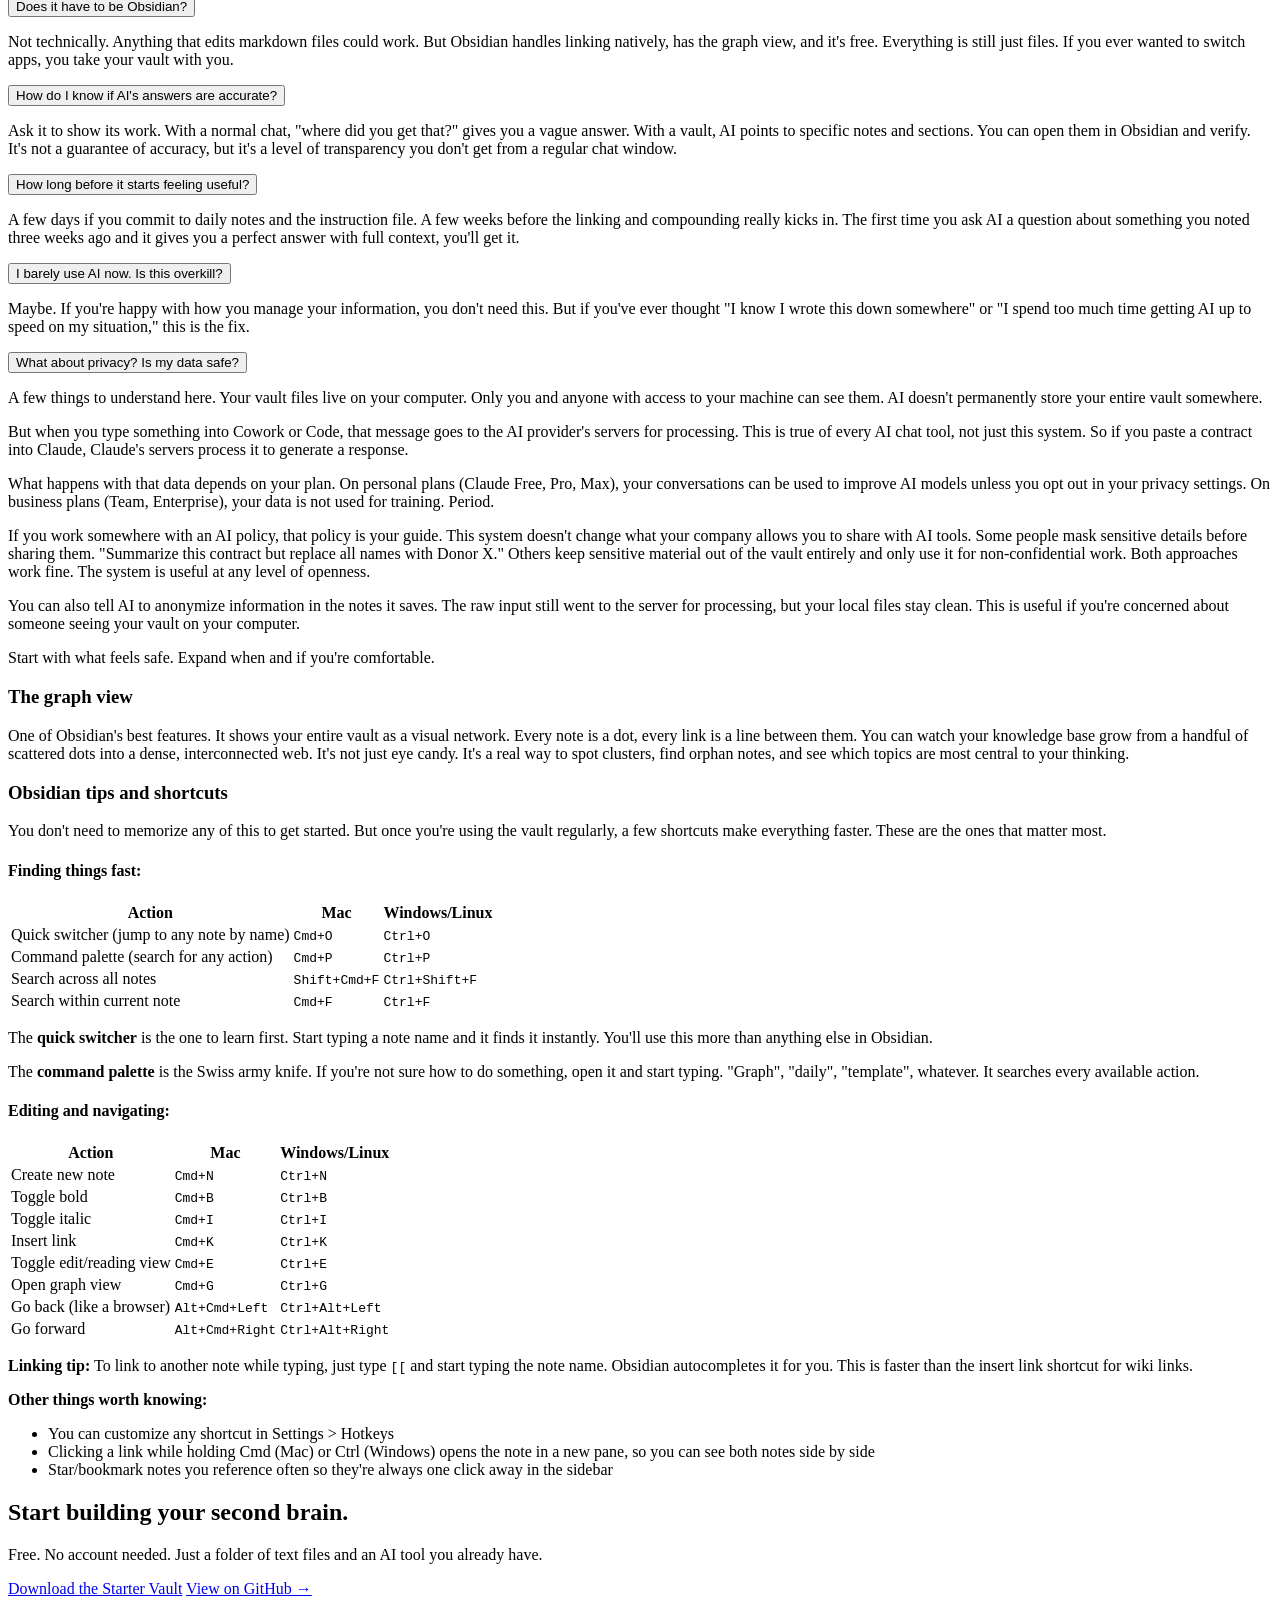
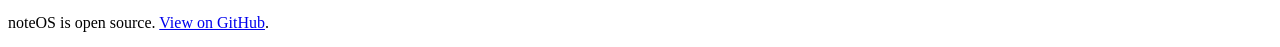
==== commit 66c0e8fb: "Add pickup-work skill for work-only session resumption New skill filters pickup briefing to professi" ====
--- a/docs/index-updated.html
+++ b/docs/index-updated.html
@@ -761,11 +761,12 @@
             <p>You need to make a tough call. The deep analysis skill kicks in. It doesn't list pros and cons. It challenges your assumptions, steelmans the other side, separates what you know from what you're inferring, and makes the tradeoffs explicit. It pushes back when you're rationalizing. It tells you what it doesn't know.</p>
             <p>You've covered a lot of ground in this session. Type <code>/remember</code>. Everything gets saved, linked, timestamped. Tomorrow, type <code>/pickup</code>. Caught up in 30 seconds.</p>
 
-            <h3 class="subsection-title">17 skills included</h3>
+            <h3 class="subsection-title">18 skills included</h3>
             <div class="skills-grid" style="display: grid; grid-template-columns: 1fr 1fr; gap: 12px 32px; margin: 24px 0; font-size: 0.95rem;">
                 <div><strong>Onboarding</strong> . First-run experience. Detects a fresh vault, walks you through setup, creates your personal Basecamp</div>
                 <div><strong>Remember</strong> . Type <code>/remember</code> and AI saves what matters, where it matters, with links and timestamps</div>
                 <div><strong>Pickup</strong> . Type <code>/pickup</code> to resume where you left off with a concise briefing</div>
+                <div><strong>Pickup (Work)</strong> . Work-only variant of pickup. Filters to professional threads, pulls repo updates, groups by client</div>
                 <div><strong>Meeting Processing</strong> . Speaker ID, summaries, TODO extraction, vault linking, takeaway analysis</div>
                 <div><strong>Deep Analysis</strong> . Thinking partner that pushes back and stress-tests your assumptions</div>
                 <div><strong>Situation Assessment</strong> . Paste a messy thread, get a clear picture of what's going on</div>
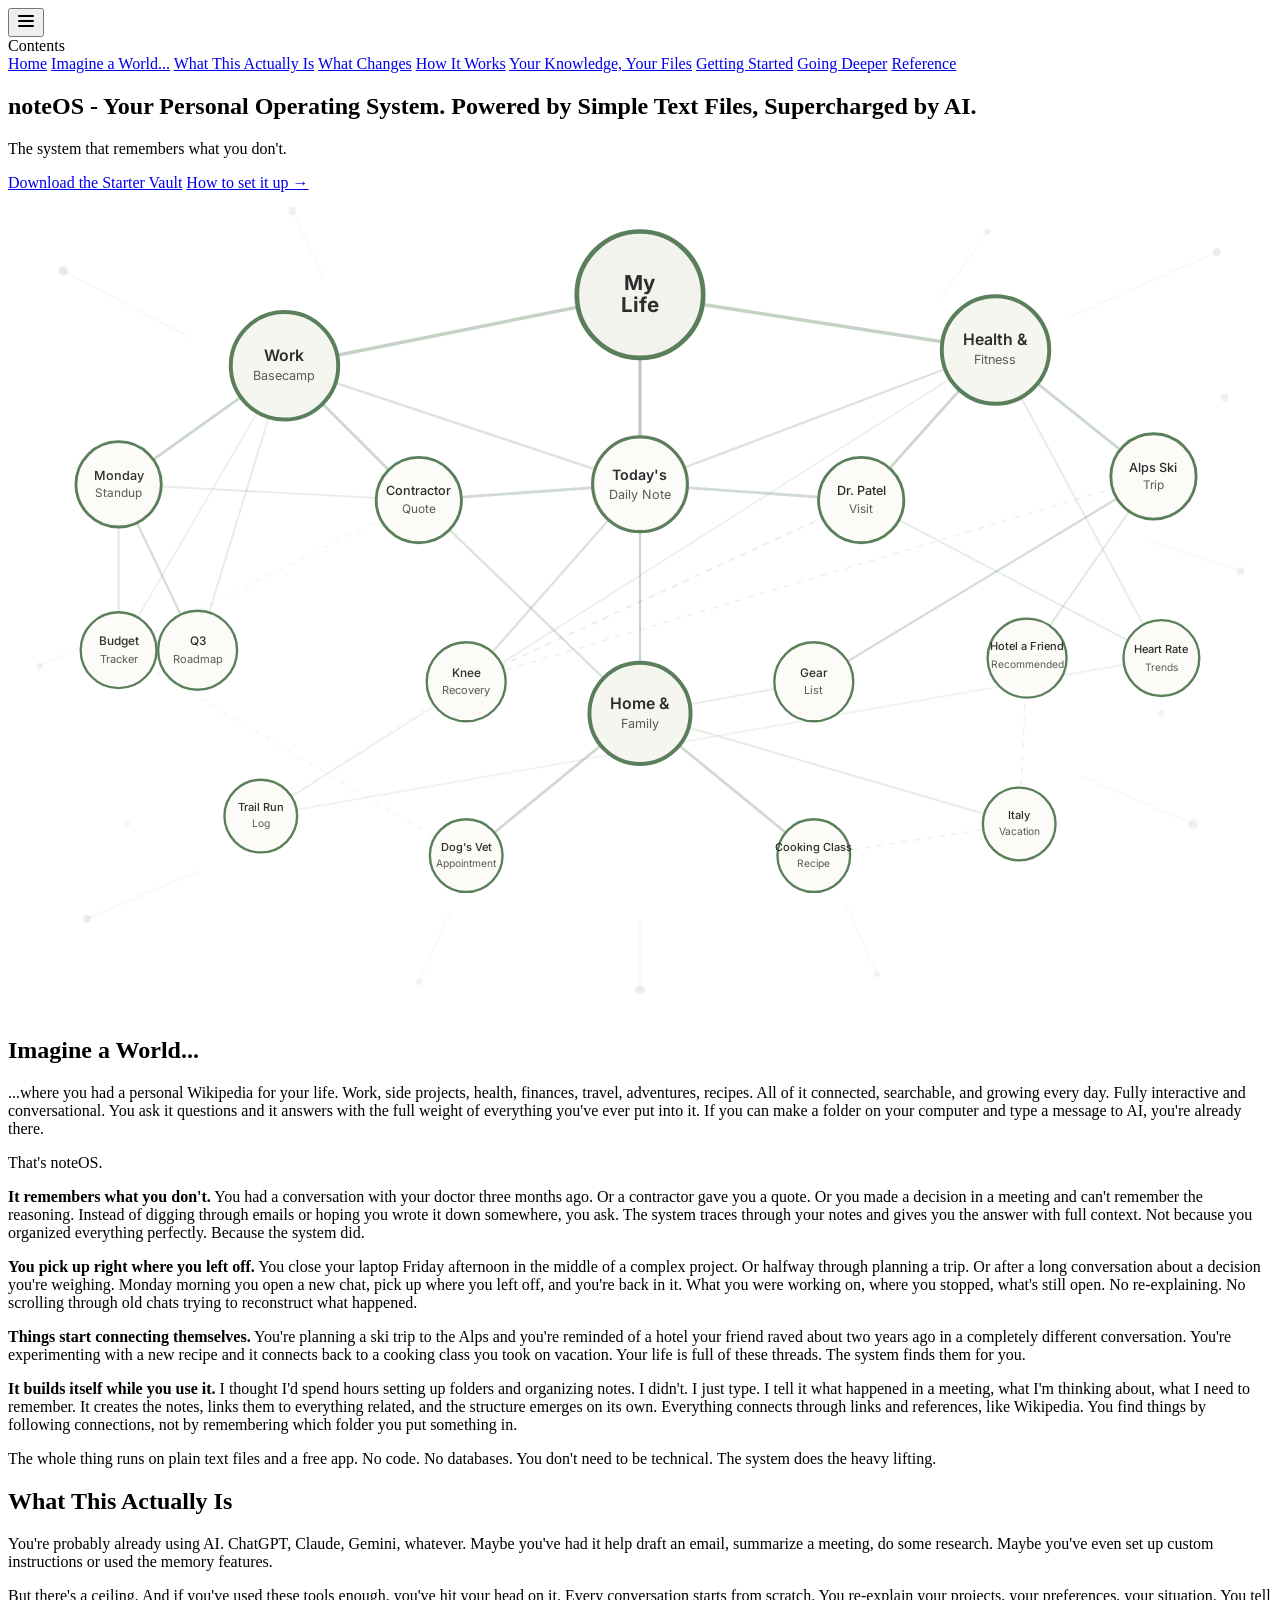
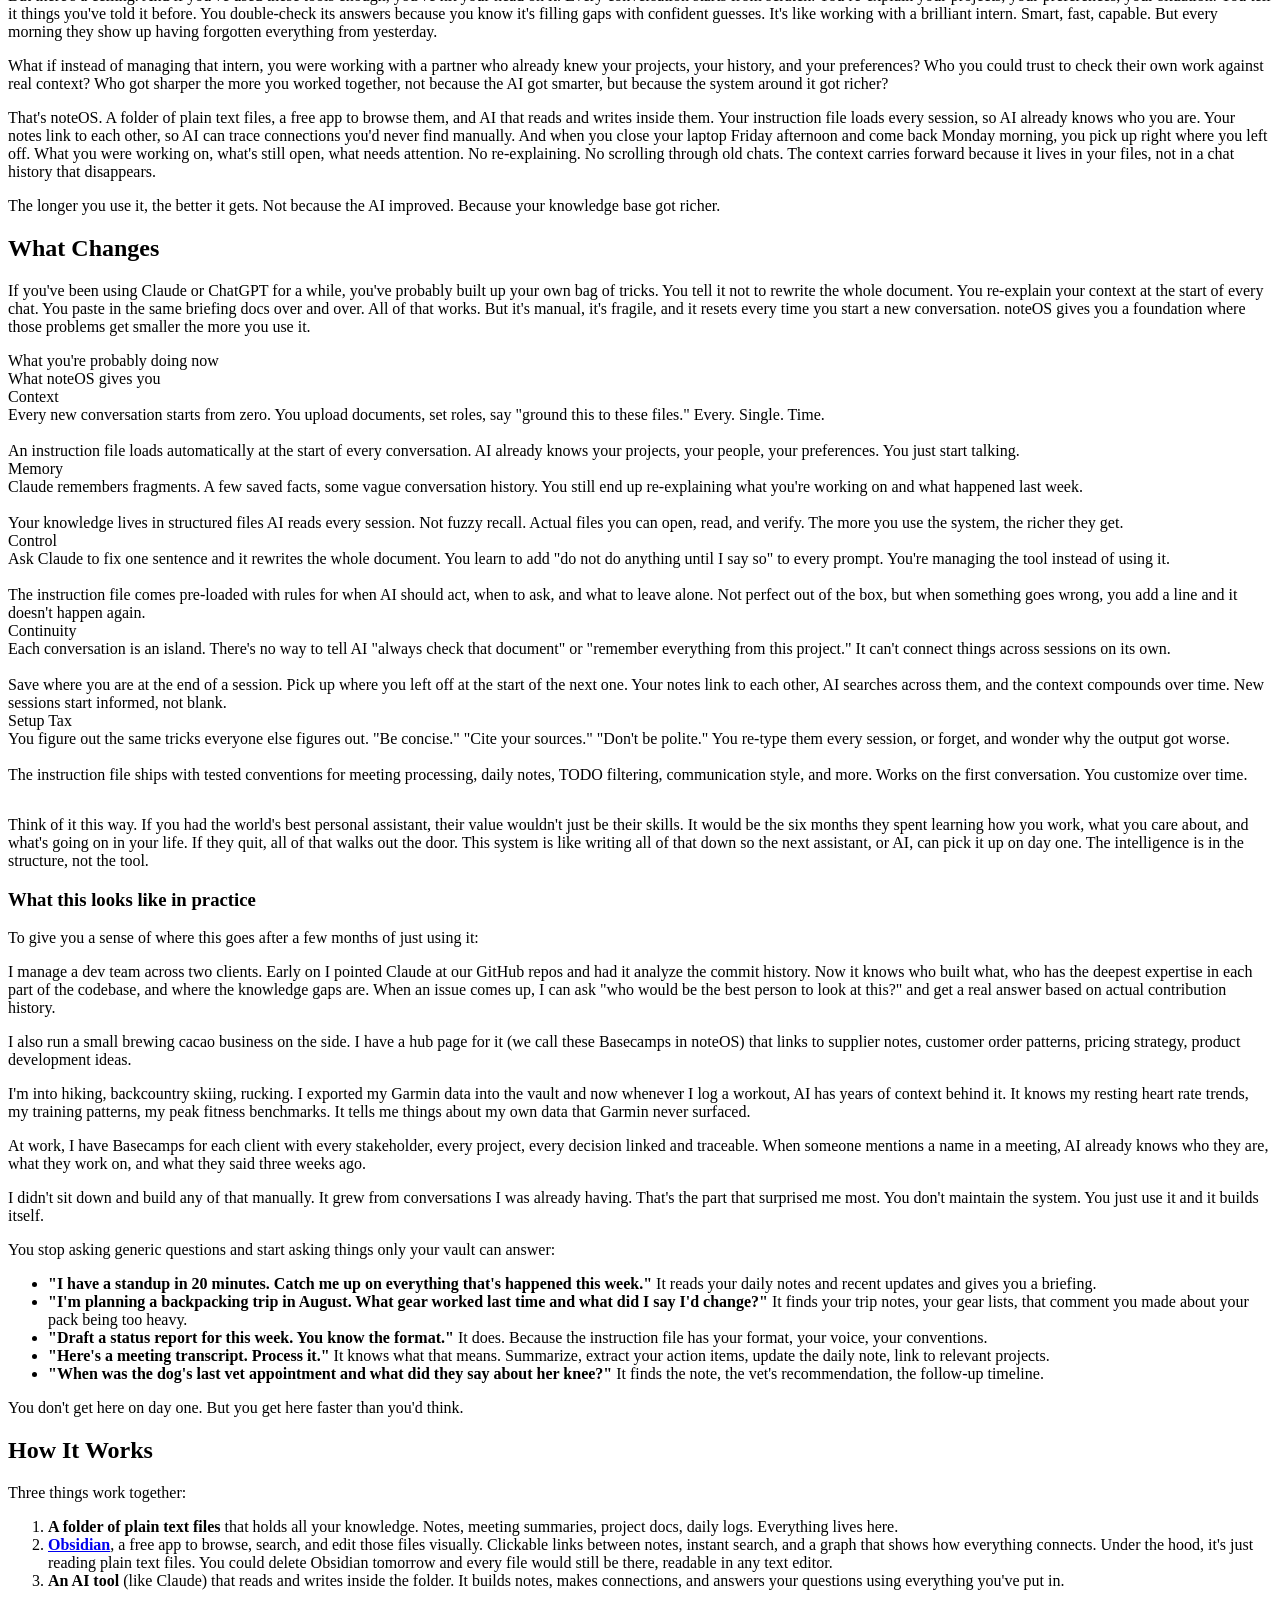
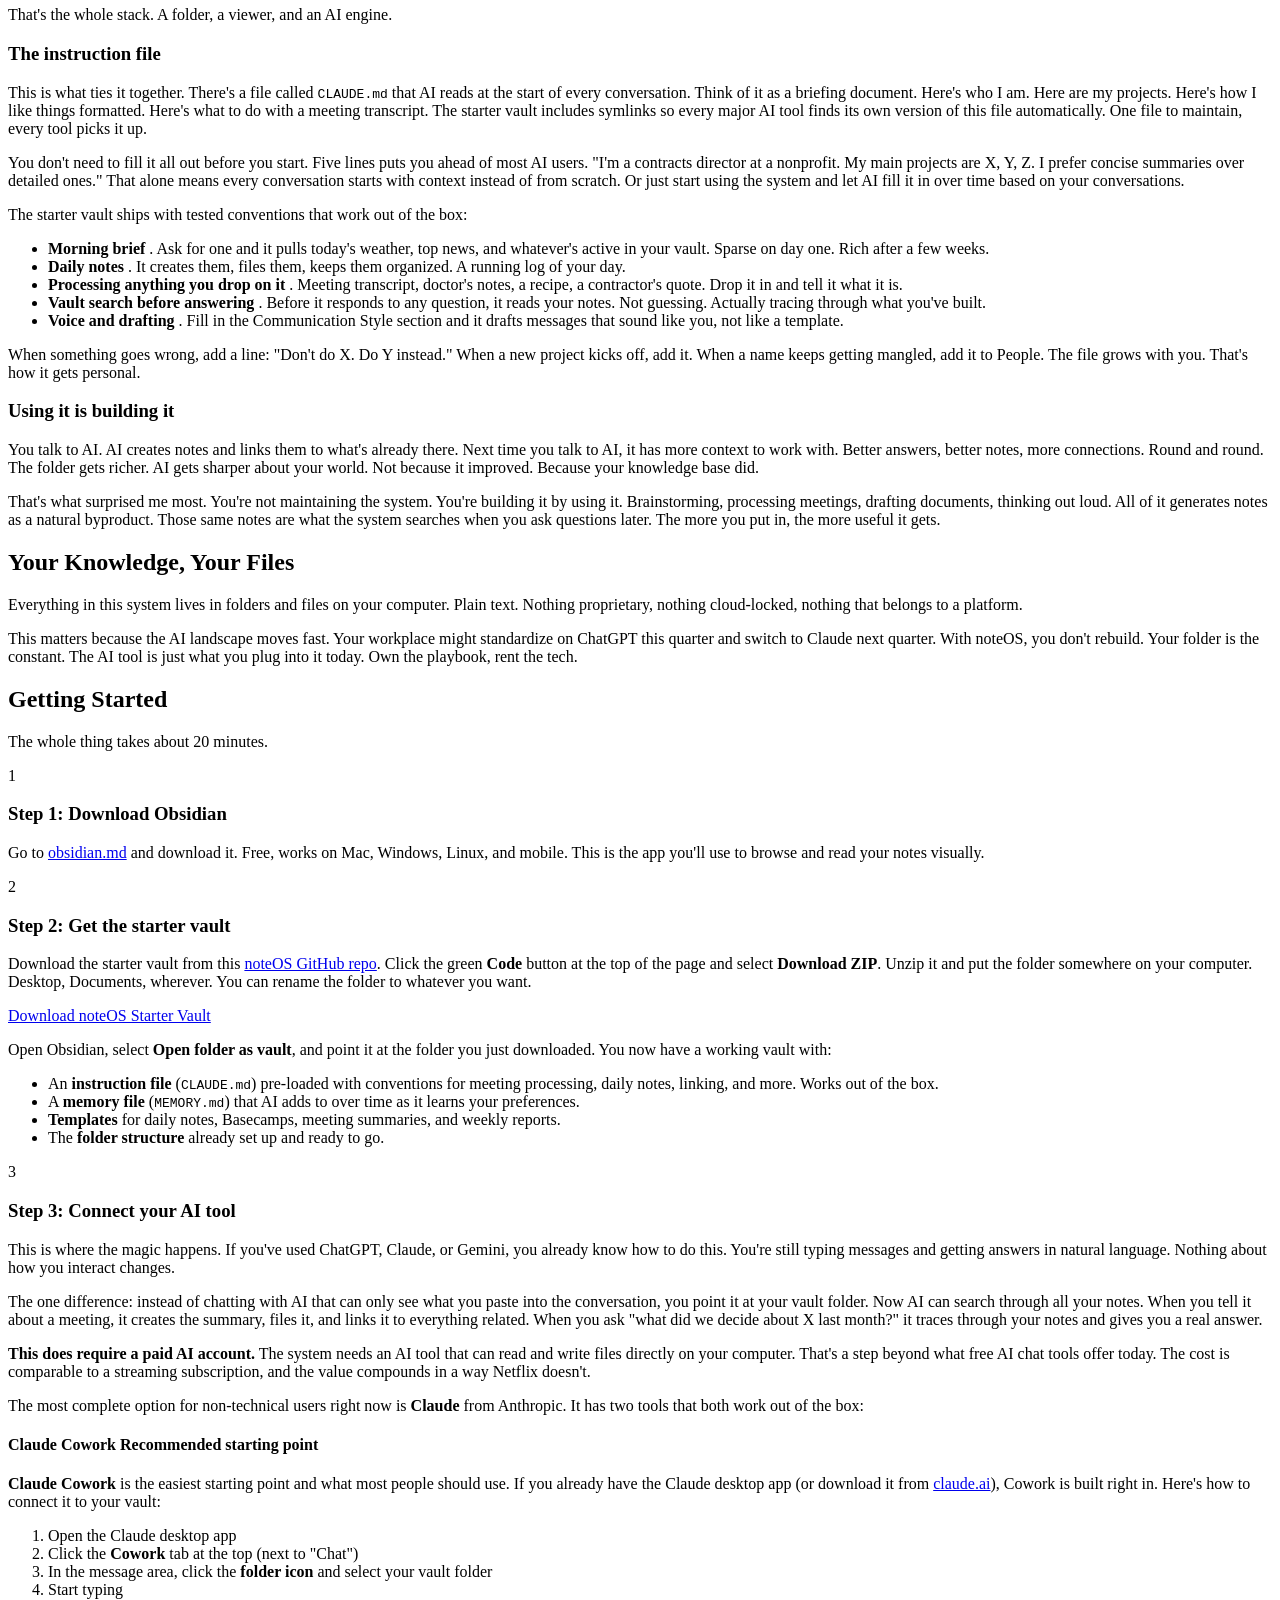
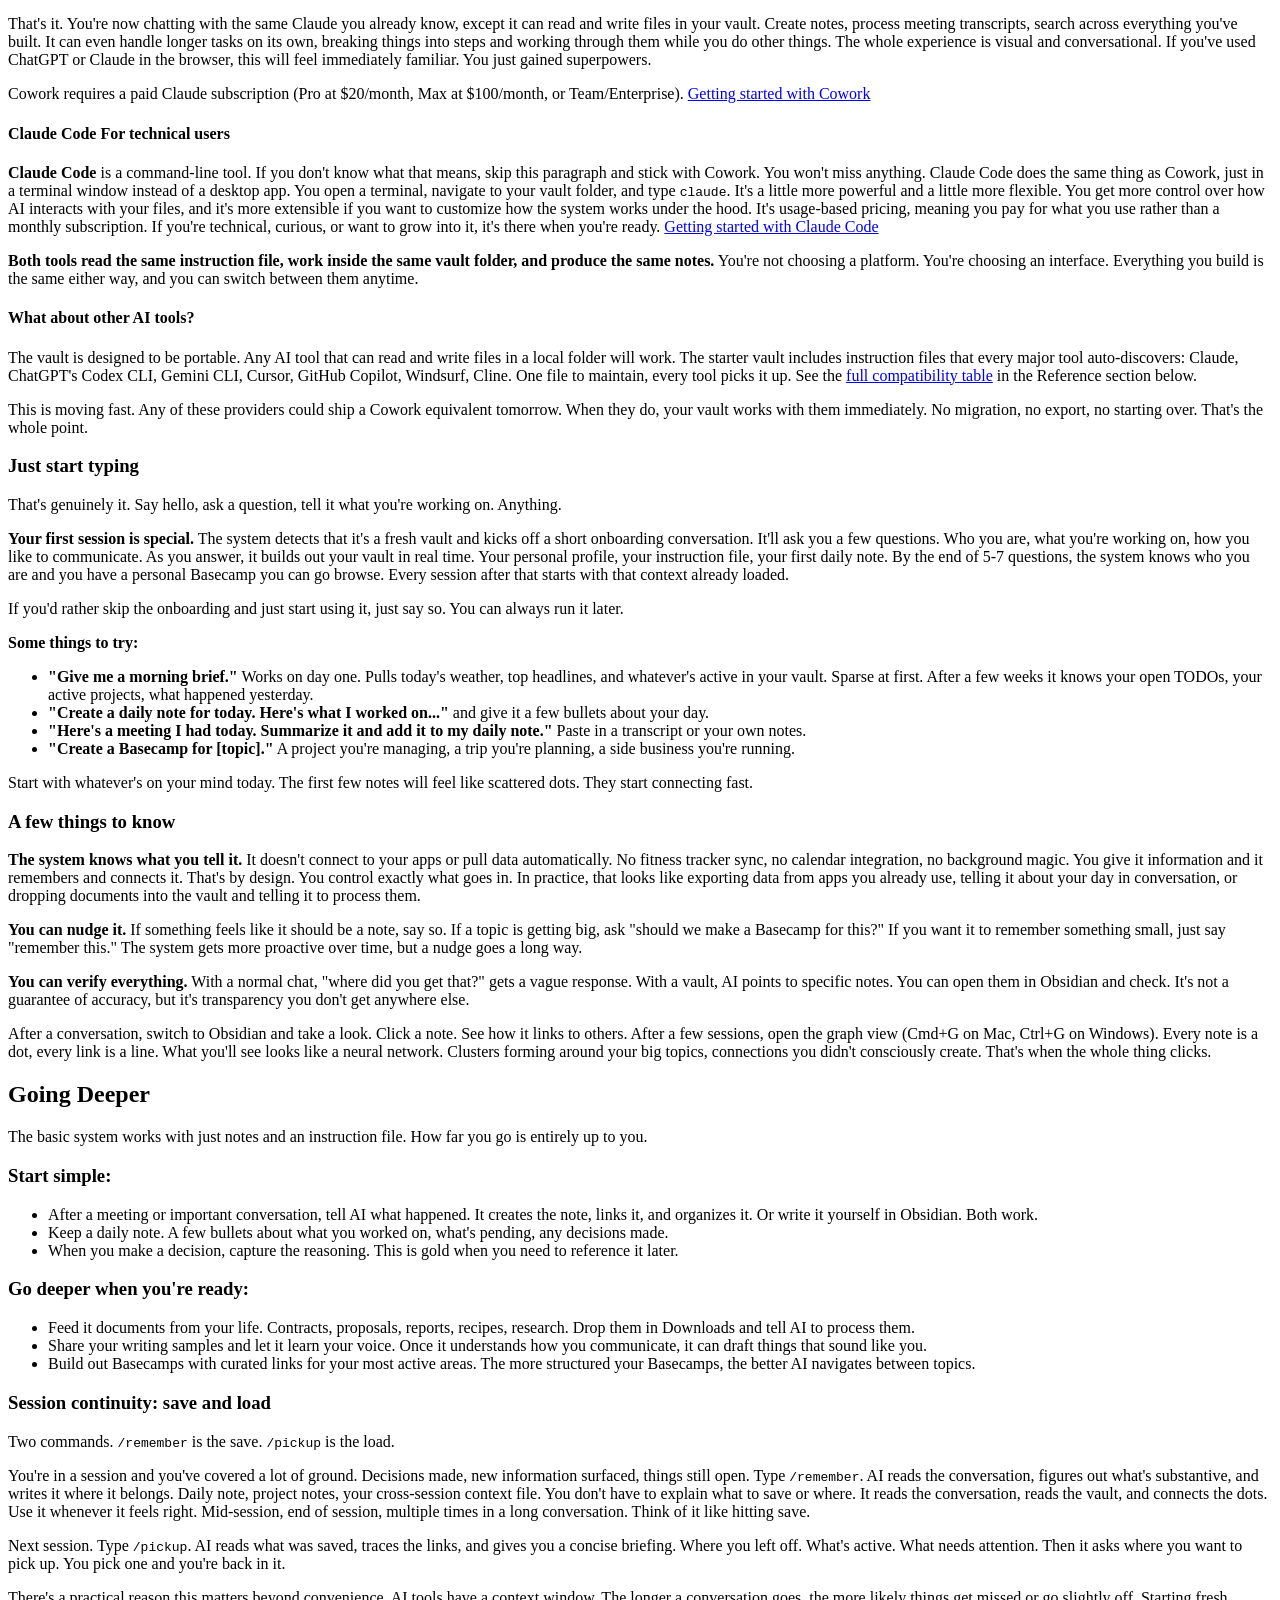
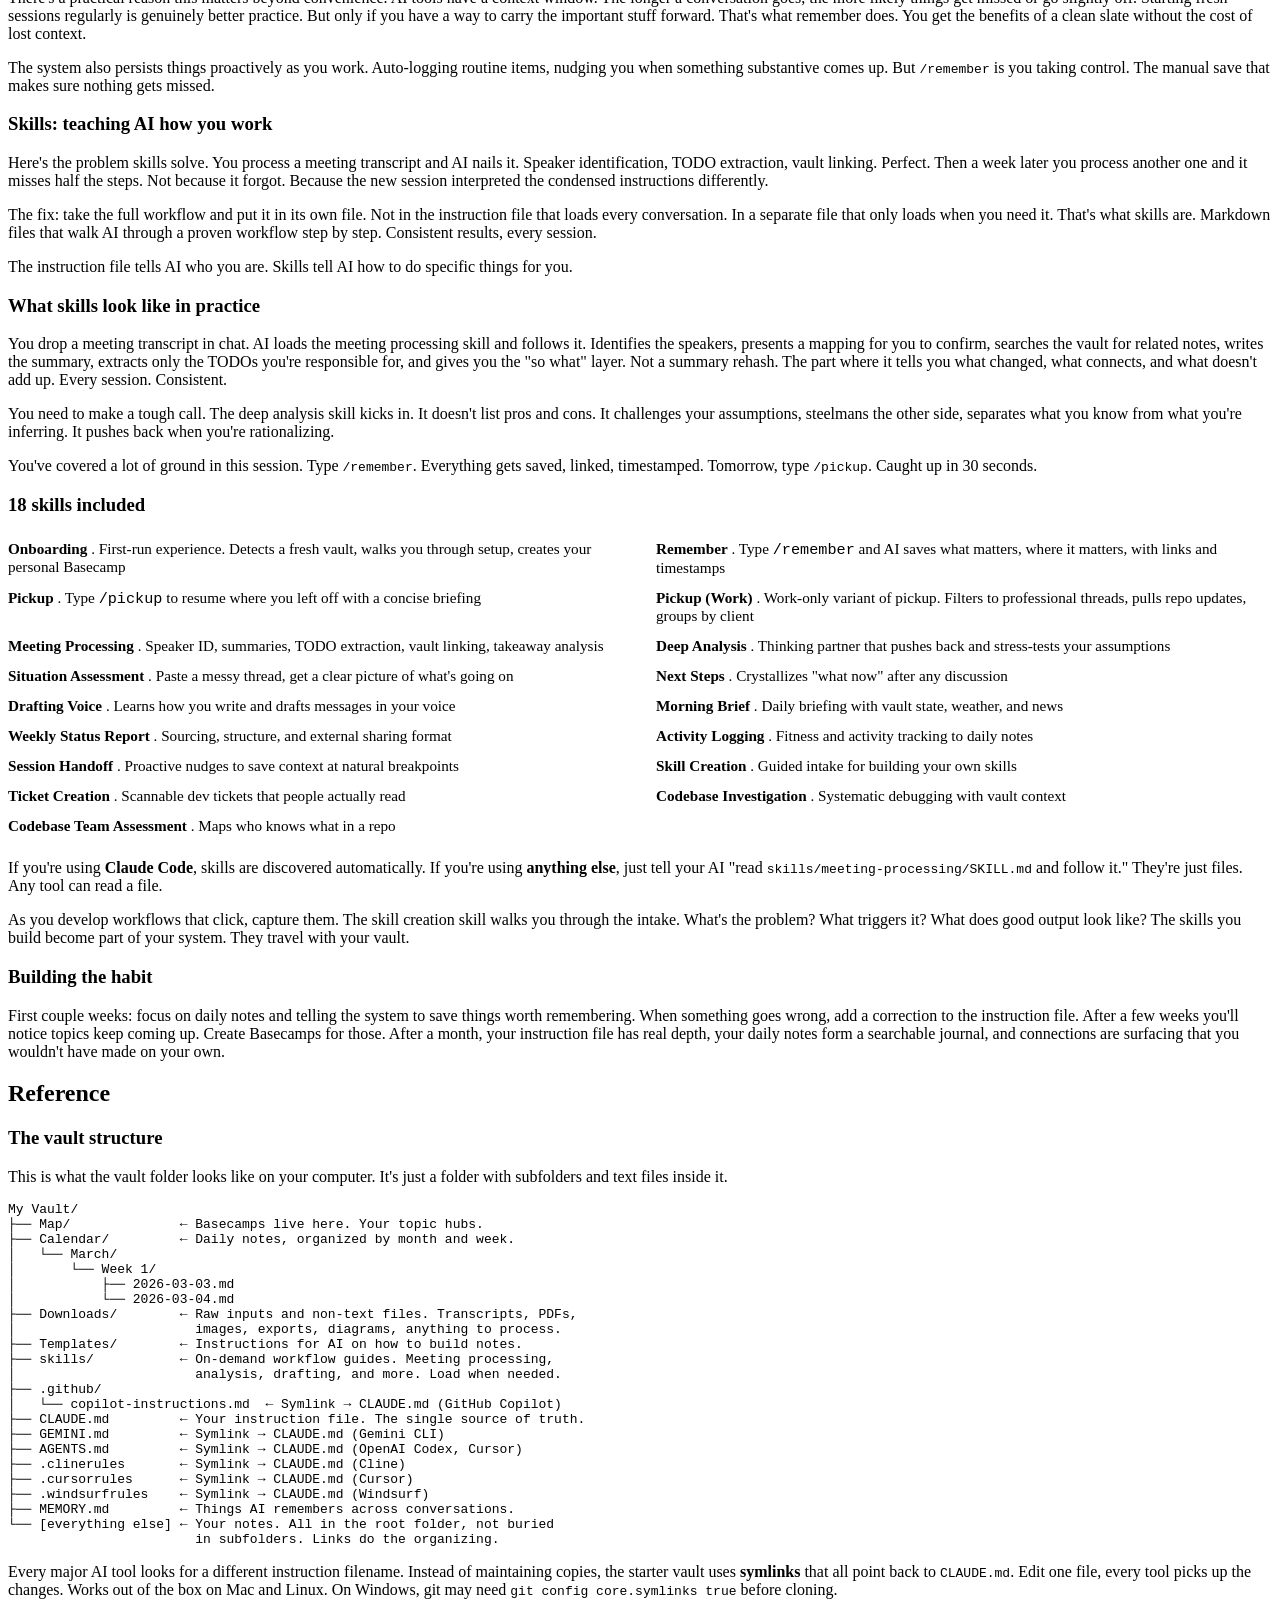
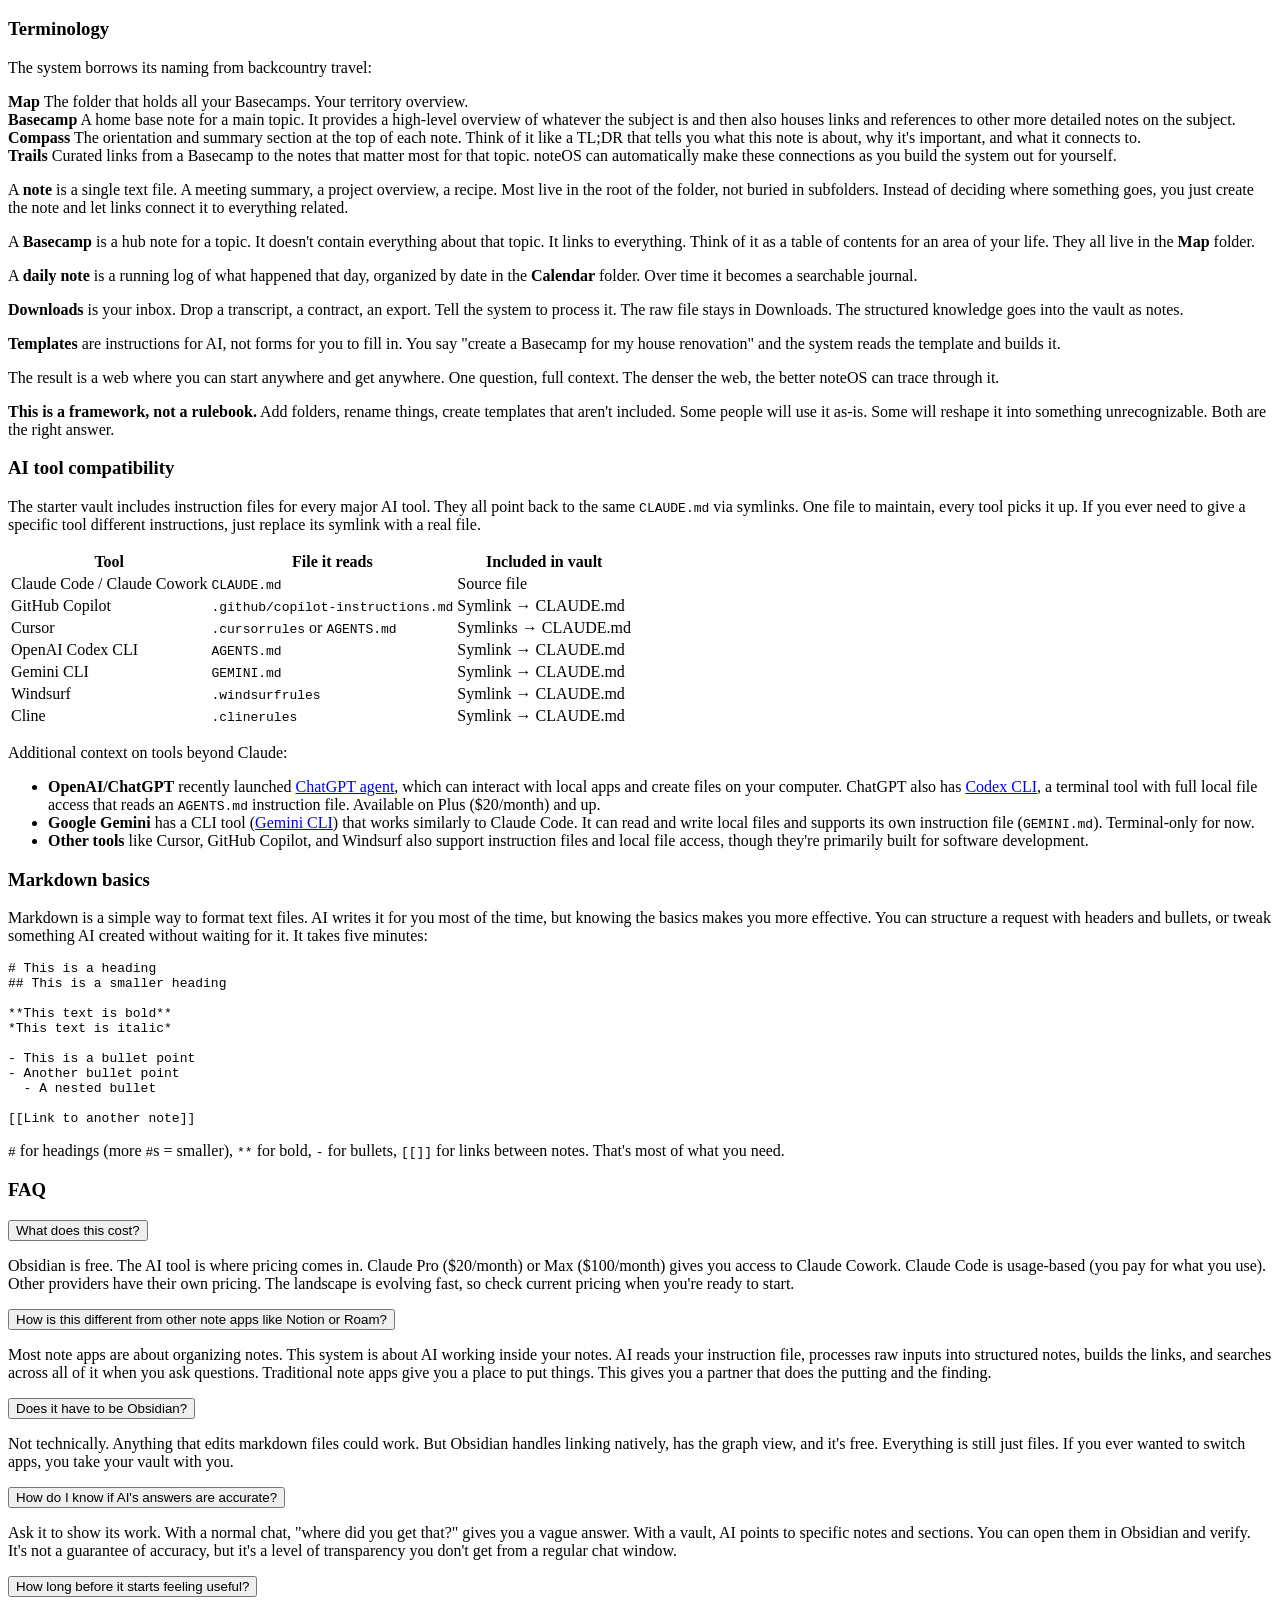
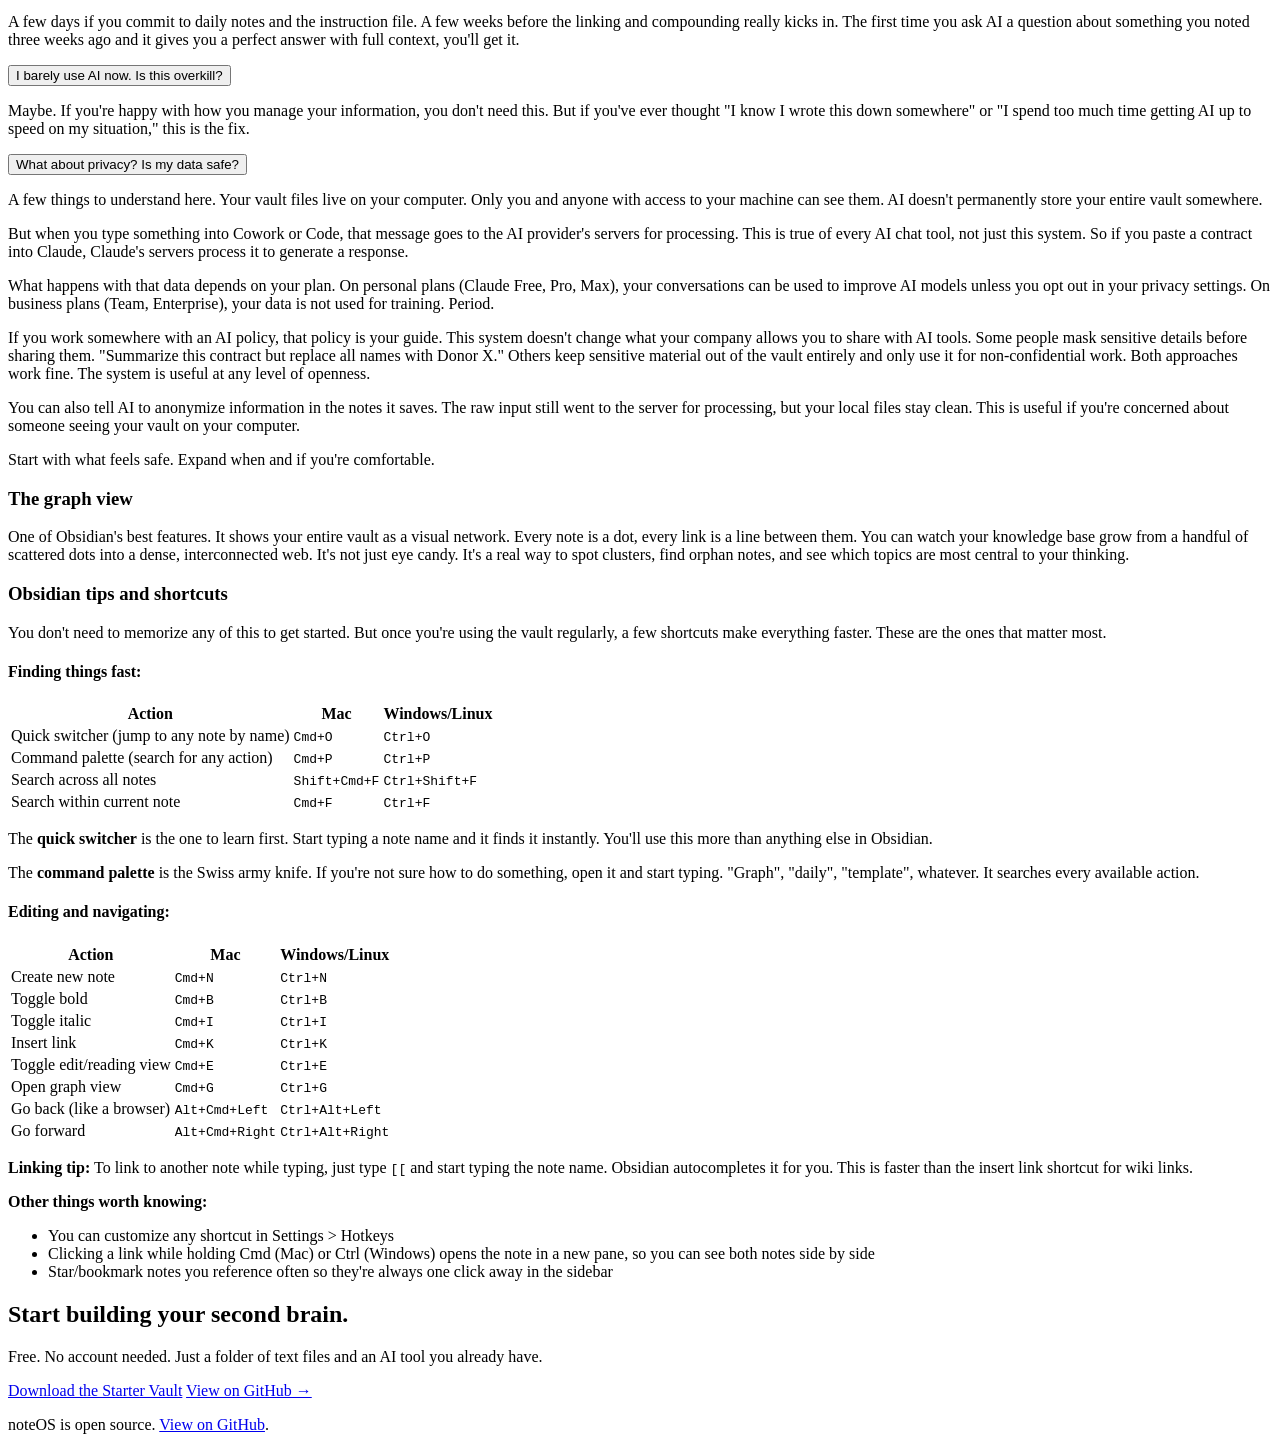
==== commit cd8ea7db: "Landing page and README restructure: better persuasion arc, tighter flow Reorganized sections to fol" ====
--- a/docs/index-updated.html
+++ b/docs/index-updated.html
@@ -26,11 +26,10 @@
             <a href="#hero" class="toc-link active">Home</a>
             <a href="#imagine" class="toc-link">Imagine a World...</a>
             <a href="#what" class="toc-link">What This Actually Is</a>
-            <a href="#what-changes" class="toc-link">Things You Won't Have to Do Anymore</a>
+            <a href="#what-changes" class="toc-link">What Changes</a>
             <a href="#how" class="toc-link">How It Works</a>
             <a href="#ownership" class="toc-link">Your Knowledge, Your Files</a>
             <a href="#getting-started" class="toc-link">Getting Started</a>
-            <a href="#start-using" class="toc-link">Start Using It</a>
             <a href="#going-deeper" class="toc-link">Going Deeper</a>
             <a href="#reference" class="toc-link">Reference</a>
         </div>
@@ -40,7 +39,7 @@
     <section id="hero">
         <div class="container hero-content">
             <h1>noteOS - Your Personal Operating System. Powered by Simple Text Files, Supercharged by AI.</h1>
-            <p class="subhead">All your knowledge. Documented. Connected. Searchable. Conversational.</p>
+            <p class="subhead">The system that remembers what you don't.</p>
             <div class="cta-group">
                 <a href="https://github.com/BOOMCHOPALAKA/noteOS/archive/refs/heads/main.zip" class="btn-primary">Download the Starter Vault</a>
                 <a href="#getting-started" class="btn-secondary">How to set it up &rarr;</a>
@@ -86,105 +85,54 @@
                 <line x1="260" y1="500" x2="280" y2="455" stroke="#5B7F5B" stroke-width="0.8" opacity="0.05"/>
 
                 <!-- ============ CONNECTIONS ============ -->
-                <!--
-                  Node positions reference:
-                  My Life: 400,65 | Work Basecamp: 175,110 | Health & Fitness: 625,100
-                  Home & Family: 400,330 | Today's Daily Note: 400,185
-                  Monday Standup: 70,185 | Contractor Quote: 260,195
-                  Dr. Patel Visit: 540,195 | Alps Ski Trip: 725,180
-                  Budget Tracker: 70,290 | Q3 Roadmap: 120,290
-                  Knee Recovery: 290,310 | Gear List: 510,310
-                  Hotel a Friend Recommended: 645,295 | Heart Rate Trends: 730,295
-                  Trail Run Log: 160,395 | Dog's Vet Appointment: 290,420
-                  Cooking Class Recipe: 510,420 | Italy Vacation: 640,400
-                -->
-
                 <!-- Hub-to-hub (thickest) -->
-                <!-- My Life → Work Basecamp -->
                 <line x1="400" y1="65" x2="175" y2="110" stroke="#5B7F5B" stroke-width="2.2" opacity="0.35" class="graph-line"/>
-                <!-- My Life → Health & Fitness -->
                 <line x1="400" y1="65" x2="625" y2="100" stroke="#5B7F5B" stroke-width="2.2" opacity="0.35" class="graph-line"/>
-                <!-- My Life → Today's Daily Note -->
                 <line x1="400" y1="65" x2="400" y2="185" stroke="#5B7F5B" stroke-width="2" opacity="0.3" class="graph-line"/>
-                <!-- My Life → Home & Family -->
                 <line x1="400" y1="65" x2="400" y2="330" stroke="#5B7F5B" stroke-width="1.5" opacity="0.18" class="graph-line"/>
 
                 <!-- Work cluster -->
-                <!-- Work → Monday Standup -->
                 <line x1="175" y1="110" x2="70" y2="185" stroke="#5B7F5B" stroke-width="1.8" opacity="0.3" class="graph-line"/>
-                <!-- Work → Contractor Quote -->
                 <line x1="175" y1="110" x2="260" y2="195" stroke="#5B7F5B" stroke-width="1.8" opacity="0.3" class="graph-line"/>
-                <!-- Work → Today's Daily Note -->
                 <line x1="175" y1="110" x2="400" y2="185" stroke="#5B7F5B" stroke-width="1.5" opacity="0.22" class="graph-line"/>
-                <!-- Work → Q3 Roadmap -->
                 <line x1="175" y1="110" x2="120" y2="290" stroke="#5B7F5B" stroke-width="1.2" opacity="0.15" class="graph-line"/>
-                <!-- Work → Budget Tracker -->
                 <line x1="175" y1="110" x2="70" y2="290" stroke="#5B7F5B" stroke-width="1" opacity="0.12" class="graph-line"/>
-                <!-- Monday Standup → Q3 Roadmap (discussed at standup) -->
                 <line x1="70" y1="185" x2="120" y2="290" stroke="#5B7F5B" stroke-width="1.5" opacity="0.25" class="graph-line"/>
-                <!-- Monday Standup → Contractor Quote (office renovation update) -->
                 <line x1="70" y1="185" x2="260" y2="195" stroke="#5B7F5B" stroke-width="1.2" opacity="0.15" class="graph-line"/>
-                <!-- Monday Standup → Budget Tracker (budget review in standup) -->
                 <line x1="70" y1="185" x2="70" y2="290" stroke="#5B7F5B" stroke-width="1.2" opacity="0.18" class="graph-line"/>
-                <!-- Budget Tracker → Q3 Roadmap (budget informs roadmap) -->
                 <line x1="70" y1="290" x2="120" y2="290" stroke="#5B7F5B" stroke-width="1.2" opacity="0.18" class="graph-line"/>
 
                 <!-- Health & Fitness cluster -->
-                <!-- Health → Alps Ski Trip -->
                 <line x1="625" y1="100" x2="725" y2="180" stroke="#5B7F5B" stroke-width="1.8" opacity="0.3" class="graph-line"/>
-                <!-- Health → Dr. Patel Visit -->
                 <line x1="625" y1="100" x2="540" y2="195" stroke="#5B7F5B" stroke-width="1.8" opacity="0.3" class="graph-line"/>
-                <!-- Health → Today's Daily Note -->
                 <line x1="625" y1="100" x2="400" y2="185" stroke="#5B7F5B" stroke-width="1.5" opacity="0.22" class="graph-line"/>
-                <!-- Health → Heart Rate Trends -->
                 <line x1="625" y1="100" x2="730" y2="295" stroke="#5B7F5B" stroke-width="1.2" opacity="0.15" class="graph-line"/>
-                <!-- Health → Trail Run Log -->
                 <line x1="625" y1="100" x2="160" y2="395" stroke="#5B7F5B" stroke-width="1" opacity="0.12" class="graph-line"/>
-                <!-- Trail Run Log → Heart Rate Trends (HR data from runs) -->
                 <line x1="160" y1="395" x2="730" y2="295" stroke="#5B7F5B" stroke-width="1" opacity="0.1" class="graph-line"/>
-                <!-- Alps Ski Trip → Gear List (packing for the trip) -->
                 <line x1="725" y1="180" x2="510" y2="310" stroke="#5B7F5B" stroke-width="1.5" opacity="0.25" class="graph-line"/>
-                <!-- Alps Ski Trip → Hotel a Friend Recommended (friend's tip for the trip) -->
                 <line x1="725" y1="180" x2="645" y2="295" stroke="#5B7F5B" stroke-width="1.2" opacity="0.18" class="graph-line"/>
-                <!-- Heart Rate Trends → Dr. Patel Visit (shared health data at appointment) -->
                 <line x1="730" y1="295" x2="540" y2="195" stroke="#5B7F5B" stroke-width="1.2" opacity="0.15" class="graph-line"/>
 
                 <!-- Center / daily note connections -->
-                <!-- Today's Daily Note → Contractor Quote -->
                 <line x1="400" y1="185" x2="260" y2="195" stroke="#5B7F5B" stroke-width="1.8" opacity="0.28" class="graph-line"/>
-                <!-- Today's Daily Note → Dr. Patel Visit -->
                 <line x1="400" y1="185" x2="540" y2="195" stroke="#5B7F5B" stroke-width="1.8" opacity="0.28" class="graph-line"/>
-                <!-- Today's Daily Note → Knee Recovery -->
                 <line x1="400" y1="185" x2="290" y2="310" stroke="#5B7F5B" stroke-width="1.5" opacity="0.22" class="graph-line"/>
-                <!-- Today's Daily Note → Home & Family -->
                 <line x1="400" y1="185" x2="400" y2="330" stroke="#5B7F5B" stroke-width="1.2" opacity="0.18" class="graph-line"/>
 
                 <!-- Home & Family hub -->
-                <!-- Home & Family → Dog's Vet Appointment -->
                 <line x1="400" y1="330" x2="290" y2="420" stroke="#5B7F5B" stroke-width="1.8" opacity="0.28" class="graph-line"/>
-                <!-- Home & Family → Cooking Class Recipe -->
                 <line x1="400" y1="330" x2="510" y2="420" stroke="#5B7F5B" stroke-width="1.8" opacity="0.28" class="graph-line"/>
-                <!-- Home & Family → Contractor Quote (home renovation) -->
                 <line x1="400" y1="330" x2="260" y2="195" stroke="#5B7F5B" stroke-width="1.5" opacity="0.22" class="graph-line"/>
-                <!-- Home & Family → Italy Vacation -->
                 <line x1="400" y1="330" x2="640" y2="400" stroke="#5B7F5B" stroke-width="1.2" opacity="0.15" class="graph-line"/>
-                <!-- Home & Family → Gear List -->
                 <line x1="400" y1="330" x2="510" y2="310" stroke="#5B7F5B" stroke-width="1.2" opacity="0.15" class="graph-line"/>
 
                 <!-- Meaningful cross-connections (dashed) -->
-                <!-- Dr. Patel Visit → Knee Recovery (doctor treating the knee) -->
                 <line x1="540" y1="195" x2="290" y2="310" stroke="#5B7F5B" stroke-width="1.2" opacity="0.12" class="graph-line cross-link" stroke-dasharray="4 4"/>
-                <!-- Alps Ski Trip → Knee Recovery (skiing injury) -->
                 <line x1="725" y1="180" x2="290" y2="310" stroke="#5B7F5B" stroke-width="1" opacity="0.1" class="graph-line cross-link" stroke-dasharray="4 4"/>
-                <!-- Cooking Class Recipe → Italy Vacation (learned to cook there) -->
                 <line x1="510" y1="420" x2="640" y2="400" stroke="#5B7F5B" stroke-width="1" opacity="0.1" class="graph-line cross-link" stroke-dasharray="4 4"/>
-                <!-- Italy Vacation → Hotel a Friend Recommended (friend's hotel for the trip) -->
                 <line x1="640" y1="400" x2="645" y2="295" stroke="#5B7F5B" stroke-width="1" opacity="0.1" class="graph-line cross-link" stroke-dasharray="4 4"/>
-                <!-- Contractor Quote → Budget Tracker (project cost tracking) -->
                 <line x1="260" y1="195" x2="70" y2="290" stroke="#5B7F5B" stroke-width="0.8" opacity="0.08" class="graph-line cross-link" stroke-dasharray="4 4"/>
-                <!-- Dog's Vet Appointment → Budget Tracker (vet bills) -->
                 <line x1="290" y1="420" x2="70" y2="290" stroke="#5B7F5B" stroke-width="0.8" opacity="0.08" class="graph-line cross-link" stroke-dasharray="4 4"/>
-                <!-- Knee Recovery → Trail Run Log (tracking recovery runs) -->
                 <line x1="290" y1="310" x2="160" y2="395" stroke="#5B7F5B" stroke-width="0.8" opacity="0.08" class="graph-line cross-link" stroke-dasharray="4 4"/>
 
                 <!-- ============ NODES ============ -->
@@ -256,7 +204,7 @@
                     <text x="725" y="188" text-anchor="middle" fill="#5A5A5A" font-size="7.5" font-family="Inter, sans-serif">Trip</text>
                 </g>
 
-                <!-- Budget Tracker (new, far left) -->
+                <!-- Budget Tracker -->
                 <g class="graph-node" data-node="budget">
                     <circle cx="70" cy="290" r="24" fill="#FDFBF7" stroke="#5B7F5B" stroke-width="1.5" class="node-ring"/>
                     <text x="70" y="287" text-anchor="middle" fill="#2D2D2D" font-size="7.5" font-weight="500" font-family="Inter, sans-serif">Budget</text>
@@ -291,7 +239,7 @@
                     <text x="645" y="301" text-anchor="middle" fill="#5A5A5A" font-size="6.5" font-family="Inter, sans-serif">Recommended</text>
                 </g>
 
-                <!-- Heart Rate Trends (new, far right) -->
+                <!-- Heart Rate Trends -->
                 <g class="graph-node" data-node="hr">
                     <circle cx="730" cy="295" r="24" fill="#FDFBF7" stroke="#5B7F5B" stroke-width="1.5" class="node-ring"/>
                     <text x="730" y="292" text-anchor="middle" fill="#2D2D2D" font-size="7" font-weight="500" font-family="Inter, sans-serif">Heart Rate</text>
@@ -305,7 +253,7 @@
                     <text x="160" y="402" text-anchor="middle" fill="#5A5A5A" font-size="6.5" font-family="Inter, sans-serif">Log</text>
                 </g>
 
-                <!-- Dog's Vet Appointment (new, bottom left) -->
+                <!-- Dog's Vet Appointment -->
                 <g class="graph-node" data-node="vet">
                     <circle cx="290" cy="420" r="23" fill="#FDFBF7" stroke="#5B7F5B" stroke-width="1.5" class="node-ring"/>
                     <text x="290" y="417" text-anchor="middle" fill="#2D2D2D" font-size="7" font-weight="500" font-family="Inter, sans-serif">Dog's Vet</text>
@@ -319,7 +267,7 @@
                     <text x="510" y="427" text-anchor="middle" fill="#5A5A5A" font-size="6.5" font-family="Inter, sans-serif">Recipe</text>
                 </g>
 
-                <!-- Italy Vacation (new, bottom right) -->
+                <!-- Italy Vacation -->
                 <g class="graph-node" data-node="italy">
                     <circle cx="640" cy="400" r="23" fill="#FDFBF7" stroke="#5B7F5B" stroke-width="1.5" class="node-ring"/>
                     <text x="640" y="397" text-anchor="middle" fill="#2D2D2D" font-size="7" font-weight="500" font-family="Inter, sans-serif">Italy</text>
@@ -348,25 +296,18 @@
         <div class="container">
             <h2>What This Actually Is</h2>
             <p>You're probably already using AI. ChatGPT, Claude, Gemini, whatever. Maybe you've had it help draft an email, summarize a meeting, do some research. Maybe you've even set up custom instructions or used the memory features.</p>
-            <p>But there's a ceiling. And if you've used these tools enough, you've hit your head on it. Every conversation seems to start from scratch. You re-explain your projects, your thoughts on something, the background, your preferences. You tell it things you've told it before. You double-check its answers because you know it's filling gaps with confident guesses. It's like working with a brilliant intern. Smart, fast, capable. But every morning they show up having forgotten everything from yesterday. So you manage them. You re-explain context. You verify their work. You get useful output, but it takes effort to get there every time.</p>
-            <p>That's where this idea of a personal operating system comes in. What if instead of managing an intern, you were working with a partner who already knew your projects, your history, and your preferences? Who you could trust to check their own work against real context? Who got sharper the more you worked together, not because the AI got smarter, but because the system around it got richer? That's noteOS.</p>
-
-            <h3 class="subsection-title" id="how-session-continuity-actually-works">How session continuity actually works</h3>
-            <p>Two commands. <code>/remember</code> is the save. <code>/pickup</code> is the load.</p>
-            <p>You're in a session and you've covered a lot of ground. Decisions made, new information surfaced, things still open. You type <code>/remember</code>. AI assesses everything substantive from the conversation, figures out where each piece goes. Daily note, project notes, your cross-session context file, your chat log. You don't have to explain what to save or where. It reads the conversation, reads the vault, and connects the dots. It also nudges you when it notices a natural breakpoint. After a big decision, after processing a meeting, after any substantial block of work. Use it whenever it feels right. Mid-session, end of session, multiple times in a long conversation. Think of it like hitting save.</p>
-            <p>There's a practical reason this matters beyond convenience. AI tools have a context window. The longer a conversation goes, the more likely things get missed, repeated, or slightly off. Starting fresh conversations regularly is genuinely better practice. But only if you have a way to carry the important stuff forward. That's what remember does. You get the benefits of a clean slate without the cost of lost context.</p>
-            <p>Next session. You type <code>/pickup</code>. AI reads what was saved, traces the links to the relevant notes, and gives you a concise briefing. Where you left off. What's active. What's waiting on someone else. What needs attention. Then it asks where you want to pick up from. You pick one and you're back in it.</p>
-            <p>Here's what's actually happening. When you run <code>/remember</code>, AI writes to your vault. Meeting notes and updates go to your daily note. Status changes go to project notes. A context file tracks what's active, what's blocked, and what's next. A chat log records what was discussed and what got saved. Everything gets linked together. When you run <code>/pickup</code>, AI reads that context file, follows the links, and reconstructs where you are. It's not magic. It's just well-organized text files that AI knows how to read and write.</p>
-            <p>noteOS is already set up to persist things proactively as you work. Auto-logging routine items, nudging you when something substantive comes up that should be captured. But <code>/remember</code> is you taking control. It's the manual save that makes sure nothing gets missed. The system tries to catch things on its own. Remember guarantees it.</p>
-            <p>That's the loop. Save when you've done meaningful work. Load when you're back. The more you use it, the more natural it gets.</p>
-        </div>
-    </section>
-
-    <!-- Things You Won't Have to Do Anymore -->
+            <p>But there's a ceiling. And if you've used these tools enough, you've hit your head on it. Every conversation starts from scratch. You re-explain your projects, your preferences, your situation. You tell it things you've told it before. You double-check its answers because you know it's filling gaps with confident guesses. It's like working with a brilliant intern. Smart, fast, capable. But every morning they show up having forgotten everything from yesterday.</p>
+            <p>What if instead of managing that intern, you were working with a partner who already knew your projects, your history, and your preferences? Who you could trust to check their own work against real context? Who got sharper the more you worked together, not because the AI got smarter, but because the system around it got richer?</p>
+            <p>That's noteOS. A folder of plain text files, a free app to browse them, and AI that reads and writes inside them. Your instruction file loads every session, so AI already knows who you are. Your notes link to each other, so AI can trace connections you'd never find manually. And when you close your laptop Friday afternoon and come back Monday morning, you pick up right where you left off. What you were working on, what's still open, what needs attention. No re-explaining. No scrolling through old chats. The context carries forward because it lives in your files, not in a chat history that disappears.</p>
+            <p>The longer you use it, the better it gets. Not because the AI improved. Because your knowledge base got richer.</p>
+        </div>
+    </section>
+
+    <!-- What Changes -->
     <section id="what-changes">
         <div class="container">
-            <h2>Things You Won't Have to Do Anymore</h2>
-            <p class="section-intro">If you've been using Claude or ChatGPT for a while, you've probably built up your own bag of tricks. You tell it not to rewrite the whole document. You re-explain your context at the start of every chat. You paste in the same briefing docs over and over. All of that works. But it's manual, it's fragile, and it resets every time you start a new conversation. noteOS doesn't eliminate all of that overnight. But it gives you a foundation where those problems get smaller the more you use it.</p>
+            <h2>What Changes</h2>
+            <p class="section-intro">If you've been using Claude or ChatGPT for a while, you've probably built up your own bag of tricks. You tell it not to rewrite the whole document. You re-explain your context at the start of every chat. You paste in the same briefing docs over and over. All of that works. But it's manual, it's fragile, and it resets every time you start a new conversation. noteOS gives you a foundation where those problems get smaller the more you use it.</p>
 
             <div class="changes-grid">
                 <div class="changes-header">
@@ -414,7 +355,7 @@
                     </div>
                     <div class="changes-after">
                         <div class="changes-label">&nbsp;</div>
-                        <div class="changes-text"><code>/remember</code> saves where you are. <code>/pickup</code> gets you back. Your notes link to each other, AI searches across them, and the context compounds over time. New sessions start informed, not blank.</div>
+                        <div class="changes-text">Save where you are at the end of a session. Pick up where you left off at the start of the next one. Your notes link to each other, AI searches across them, and the context compounds over time. New sessions start informed, not blank.</div>
                     </div>
                 </div>
 
@@ -431,24 +372,231 @@
             </div>
 
             <p style="margin-top: 32px;">Think of it this way. If you had the world's best personal assistant, their value wouldn't just be their skills. It would be the six months they spent learning how you work, what you care about, and what's going on in your life. If they quit, all of that walks out the door. This system is like writing all of that down so the next assistant, or AI, can pick it up on day one. The intelligence is in the structure, not the tool.</p>
+
+            <h3 class="subsection-title">What this looks like in practice</h3>
+            <p>To give you a sense of where this goes after a few months of just using it:</p>
+            <p>I manage a dev team across two clients. Early on I pointed Claude at our GitHub repos and had it analyze the commit history. Now it knows who built what, who has the deepest expertise in each part of the codebase, and where the knowledge gaps are. When an issue comes up, I can ask "who would be the best person to look at this?" and get a real answer based on actual contribution history.</p>
+            <p>I also run a small brewing cacao business on the side. I have a hub page for it (we call these Basecamps in noteOS) that links to supplier notes, customer order patterns, pricing strategy, product development ideas.</p>
+            <p>I'm into hiking, backcountry skiing, rucking. I exported my Garmin data into the vault and now whenever I log a workout, AI has years of context behind it. It knows my resting heart rate trends, my training patterns, my peak fitness benchmarks. It tells me things about my own data that Garmin never surfaced.</p>
+            <p>At work, I have Basecamps for each client with every stakeholder, every project, every decision linked and traceable. When someone mentions a name in a meeting, AI already knows who they are, what they work on, and what they said three weeks ago.</p>
+            <p>I didn't sit down and build any of that manually. It grew from conversations I was already having. That's the part that surprised me most. You don't maintain the system. You just use it and it builds itself.</p>
+
+            <p>You stop asking generic questions and start asking things only your vault can answer:</p>
+            <ul class="clean-list">
+                <li><strong>"I have a standup in 20 minutes. Catch me up on everything that's happened this week."</strong> It reads your daily notes and recent updates and gives you a briefing.</li>
+                <li><strong>"I'm planning a backpacking trip in August. What gear worked last time and what did I say I'd change?"</strong> It finds your trip notes, your gear lists, that comment you made about your pack being too heavy.</li>
+                <li><strong>"Draft a status report for this week. You know the format."</strong> It does. Because the instruction file has your format, your voice, your conventions.</li>
+                <li><strong>"Here's a meeting transcript. Process it."</strong> It knows what that means. Summarize, extract your action items, update the daily note, link to relevant projects.</li>
+                <li><strong>"When was the dog's last vet appointment and what did they say about her knee?"</strong> It finds the note, the vet's recommendation, the follow-up timeline.</li>
+            </ul>
+            <p>You don't get here on day one. But you get here faster than you'd think.</p>
         </div>
     </section>
 
     <!-- How It Works -->
     <section id="how">
         <div class="container">
-            <h2>How It Works:</h2>
-            <h3 class="section-subtitle">Folders &amp; Files + Obsidian + AI = Your Personal Operating System</h3>
-            <p>Before you download anything, here's what you're building and why it's structured the way it is. Three things work together:</p>
+            <h2>How It Works</h2>
+            <p>Three things work together:</p>
             <ol class="clean-list numbered">
-                <li><strong>A main folder of subfolders and plain text files</strong> that holds all your knowledge. This is where all the content you create will live and where we point the AI to work in and supercharge it.</li>
-                <li><strong>Obsidian</strong>, a free app to browse, search, and edit those files visually. Think of it as a really nice window into your folder.</li>
-                <li><strong>An AI tool</strong> (like Claude) that reads and writes inside the folder. It's the engine that builds notes, makes connections, and answers your questions.</li>
+                <li><strong>A folder of plain text files</strong> that holds all your knowledge. Notes, meeting summaries, project docs, daily logs. Everything lives here.</li>
+                <li><strong><a href="https://obsidian.md" target="_blank" rel="noopener">Obsidian</a></strong>, a free app to browse, search, and edit those files visually. Clickable links between notes, instant search, and a graph that shows how everything connects. Under the hood, it's just reading plain text files. You could delete Obsidian tomorrow and every file would still be there, readable in any text editor.</li>
+                <li><strong>An AI tool</strong> (like Claude) that reads and writes inside the folder. It builds notes, makes connections, and answers your questions using everything you've put in.</li>
             </ol>
-            <p>That's the whole stack. A folder, a viewer, and an AI engine. They don't just sit next to each other. They feed into each other in a continuous loop. Everything below explains how they fit together.</p>
-
-            <!-- The folder and file structure -->
-            <h3 class="subsection-title" id="folder-structure">The folder and file structure</h3>
+            <p>That's the whole stack. A folder, a viewer, and an AI engine.</p>
+
+            <h3 class="subsection-title" id="instruction-file">The instruction file</h3>
+            <p>This is what ties it together. There's a file called <code>CLAUDE.md</code> that AI reads at the start of every conversation. Think of it as a briefing document. Here's who I am. Here are my projects. Here's how I like things formatted. Here's what to do with a meeting transcript. The starter vault includes symlinks so every major AI tool finds its own version of this file automatically. One file to maintain, every tool picks it up.</p>
+            <p>You don't need to fill it all out before you start. Five lines puts you ahead of most AI users. "I'm a contracts director at a nonprofit. My main projects are X, Y, Z. I prefer concise summaries over detailed ones." That alone means every conversation starts with context instead of from scratch. Or just start using the system and let AI fill it in over time based on your conversations.</p>
+            <p>The starter vault ships with tested conventions that work out of the box:</p>
+            <ul class="clean-list">
+                <li><strong>Morning brief</strong> . Ask for one and it pulls today's weather, top news, and whatever's active in your vault. Sparse on day one. Rich after a few weeks.</li>
+                <li><strong>Daily notes</strong> . It creates them, files them, keeps them organized. A running log of your day.</li>
+                <li><strong>Processing anything you drop on it</strong> . Meeting transcript, doctor's notes, a recipe, a contractor's quote. Drop it in and tell it what it is.</li>
+                <li><strong>Vault search before answering</strong> . Before it responds to any question, it reads your notes. Not guessing. Actually tracing through what you've built.</li>
+                <li><strong>Voice and drafting</strong> . Fill in the Communication Style section and it drafts messages that sound like you, not like a template.</li>
+            </ul>
+            <p>When something goes wrong, add a line: "Don't do X. Do Y instead." When a new project kicks off, add it. When a name keeps getting mangled, add it to People. The file grows with you. That's how it gets personal.</p>
+
+            <h3 class="subsection-title" id="compounding">Using it is building it</h3>
+            <p>You talk to AI. AI creates notes and links them to what's already there. Next time you talk to AI, it has more context to work with. Better answers, better notes, more connections. Round and round. The folder gets richer. AI gets sharper about your world. Not because it improved. Because your knowledge base did.</p>
+            <p>That's what surprised me most. You're not maintaining the system. You're building it by using it. Brainstorming, processing meetings, drafting documents, thinking out loud. All of it generates notes as a natural byproduct. Those same notes are what the system searches when you ask questions later. The more you put in, the more useful it gets.</p>
+        </div>
+    </section>
+
+    <!-- Your Knowledge, Your Files -->
+    <section id="ownership">
+        <div class="container">
+            <h2>Your Knowledge, Your Files</h2>
+            <p>Everything in this system lives in folders and files on your computer. Plain text. Nothing proprietary, nothing cloud-locked, nothing that belongs to a platform.</p>
+            <p>This matters because the AI landscape moves fast. Your workplace might standardize on ChatGPT this quarter and switch to Claude next quarter. With noteOS, you don't rebuild. Your folder is the constant. The AI tool is just what you plug into it today. Own the playbook, rent the tech.</p>
+        </div>
+    </section>
+
+    <!-- Getting Started -->
+    <section id="getting-started">
+        <div class="container">
+            <h2>Getting Started</h2>
+            <p>The whole thing takes about 20 minutes.</p>
+
+            <!-- Step 1 -->
+            <div class="setup-step">
+                <div class="setup-step-number">1</div>
+                <div class="setup-step-content">
+                    <h3>Step 1: Download Obsidian</h3>
+                    <p>Go to <a href="https://obsidian.md" target="_blank" rel="noopener">obsidian.md</a> and download it. Free, works on Mac, Windows, Linux, and mobile. This is the app you'll use to browse and read your notes visually.</p>
+                </div>
+            </div>
+
+            <!-- Step 2 -->
+            <div class="setup-step">
+                <div class="setup-step-number">2</div>
+                <div class="setup-step-content">
+                    <h3>Step 2: Get the starter vault</h3>
+                    <p>Download the starter vault from this <a href="https://github.com/BOOMCHOPALAKA/noteOS">noteOS GitHub repo</a>. Click the green <strong>Code</strong> button at the top of the page and select <strong>Download ZIP</strong>. Unzip it and put the folder somewhere on your computer. Desktop, Documents, wherever. You can rename the folder to whatever you want.</p>
+                    <p><a href="https://github.com/BOOMCHOPALAKA/noteOS/archive/refs/heads/main.zip" class="btn-primary btn-small">Download noteOS Starter Vault</a></p>
+                    <p>Open Obsidian, select <strong>Open folder as vault</strong>, and point it at the folder you just downloaded. You now have a working vault with:</p>
+                    <ul class="clean-list">
+                        <li>An <strong>instruction file</strong> (<code>CLAUDE.md</code>) pre-loaded with conventions for meeting processing, daily notes, linking, and more. Works out of the box.</li>
+                        <li>A <strong>memory file</strong> (<code>MEMORY.md</code>) that AI adds to over time as it learns your preferences.</li>
+                        <li><strong>Templates</strong> for daily notes, Basecamps, meeting summaries, and weekly reports.</li>
+                        <li>The <strong>folder structure</strong> already set up and ready to go.</li>
+                    </ul>
+                </div>
+            </div>
+
+            <!-- Step 3 -->
+            <div class="setup-step">
+                <div class="setup-step-number">3</div>
+                <div class="setup-step-content">
+                    <h3>Step 3: Connect your AI tool</h3>
+                    <p>This is where the magic happens. If you've used ChatGPT, Claude, or Gemini, you already know how to do this. You're still typing messages and getting answers in natural language. Nothing about how you interact changes.</p>
+                    <p>The one difference: instead of chatting with AI that can only see what you paste into the conversation, you point it at your vault folder. Now AI can search through all your notes. When you tell it about a meeting, it creates the summary, files it, and links it to everything related. When you ask "what did we decide about X last month?" it traces through your notes and gives you a real answer.</p>
+                    <p><strong>This does require a paid AI account.</strong> The system needs an AI tool that can read and write files directly on your computer. That's a step beyond what free AI chat tools offer today. The cost is comparable to a streaming subscription, and the value compounds in a way Netflix doesn't.</p>
+                    <p>The most complete option for non-technical users right now is <strong>Claude</strong> from Anthropic. It has two tools that both work out of the box:</p>
+
+                    <!-- Claude Cowork -->
+                    <div class="tool-option tool-option-primary">
+                        <h4>Claude Cowork <span class="badge">Recommended starting point</span></h4>
+                        <p><strong>Claude Cowork</strong> is the easiest starting point and what most people should use. If you already have the Claude desktop app (or download it from <a href="https://claude.ai" target="_blank" rel="noopener">claude.ai</a>), Cowork is built right in. Here's how to connect it to your vault:</p>
+                        <ol class="clean-list numbered">
+                            <li>Open the Claude desktop app</li>
+                            <li>Click the <strong>Cowork</strong> tab at the top (next to "Chat")</li>
+                            <li>In the message area, click the <strong>folder icon</strong> and select your vault folder</li>
+                            <li>Start typing</li>
+                        </ol>
+                        <p>That's it. You're now chatting with the same Claude you already know, except it can read and write files in your vault. Create notes, process meeting transcripts, search across everything you've built. It can even handle longer tasks on its own, breaking things into steps and working through them while you do other things. The whole experience is visual and conversational. If you've used ChatGPT or Claude in the browser, this will feel immediately familiar. You just gained superpowers.</p>
+                        <p class="secondary">Cowork requires a paid Claude subscription (Pro at $20/month, Max at $100/month, or Team/Enterprise). <a href="https://support.claude.com/en/articles/13345190-get-started-with-cowork" target="_blank" rel="noopener">Getting started with Cowork</a></p>
+                    </div>
+
+                    <!-- Claude Code -->
+                    <div class="tool-option">
+                        <h4>Claude Code <span class="badge badge-alt">For technical users</span></h4>
+                        <p><strong>Claude Code</strong> is a command-line tool. If you don't know what that means, skip this paragraph and stick with Cowork. You won't miss anything. Claude Code does the same thing as Cowork, just in a terminal window instead of a desktop app. You open a terminal, navigate to your vault folder, and type <code>claude</code>. It's a little more powerful and a little more flexible. You get more control over how AI interacts with your files, and it's more extensible if you want to customize how the system works under the hood. It's usage-based pricing, meaning you pay for what you use rather than a monthly subscription. If you're technical, curious, or want to grow into it, it's there when you're ready. <a href="https://code.claude.com/docs/en/overview" target="_blank" rel="noopener">Getting started with Claude Code</a></p>
+                    </div>
+
+                    <p><strong>Both tools read the same instruction file, work inside the same vault folder, and produce the same notes.</strong> You're not choosing a platform. You're choosing an interface. Everything you build is the same either way, and you can switch between them anytime.</p>
+
+                    <h4 class="subsection-title-sm">What about other AI tools?</h4>
+                    <p>The vault is designed to be portable. Any AI tool that can read and write files in a local folder will work. The starter vault includes instruction files that every major tool auto-discovers: Claude, ChatGPT's Codex CLI, Gemini CLI, Cursor, GitHub Copilot, Windsurf, Cline. One file to maintain, every tool picks it up. See the <a href="#compatibility">full compatibility table</a> in the Reference section below.</p>
+                    <p>This is moving fast. Any of these providers could ship a Cowork equivalent tomorrow. When they do, your vault works with them immediately. No migration, no export, no starting over. That's the whole point.</p>
+                </div>
+            </div>
+
+            <!-- Start Using It -->
+            <h3 class="subsection-title">Just start typing</h3>
+            <p>That's genuinely it. Say hello, ask a question, tell it what you're working on. Anything.</p>
+            <p><strong>Your first session is special.</strong> The system detects that it's a fresh vault and kicks off a short onboarding conversation. It'll ask you a few questions. Who you are, what you're working on, how you like to communicate. As you answer, it builds out your vault in real time. Your personal profile, your instruction file, your first daily note. By the end of 5-7 questions, the system knows who you are and you have a personal Basecamp you can go browse. Every session after that starts with that context already loaded.</p>
+            <p>If you'd rather skip the onboarding and just start using it, just say so. You can always run it later.</p>
+            <p><strong>Some things to try:</strong></p>
+            <ul class="clean-list">
+                <li><strong>"Give me a morning brief."</strong> Works on day one. Pulls today's weather, top headlines, and whatever's active in your vault. Sparse at first. After a few weeks it knows your open TODOs, your active projects, what happened yesterday.</li>
+                <li><strong>"Create a daily note for today. Here's what I worked on..."</strong> and give it a few bullets about your day.</li>
+                <li><strong>"Here's a meeting I had today. Summarize it and add it to my daily note."</strong> Paste in a transcript or your own notes.</li>
+                <li><strong>"Create a Basecamp for [topic]."</strong> A project you're managing, a trip you're planning, a side business you're running.</li>
+            </ul>
+            <p>Start with whatever's on your mind today. The first few notes will feel like scattered dots. They start connecting fast.</p>
+
+            <h3 class="subsection-title">A few things to know</h3>
+            <p><strong>The system knows what you tell it.</strong> It doesn't connect to your apps or pull data automatically. No fitness tracker sync, no calendar integration, no background magic. You give it information and it remembers and connects it. That's by design. You control exactly what goes in. In practice, that looks like exporting data from apps you already use, telling it about your day in conversation, or dropping documents into the vault and telling it to process them.</p>
+            <p><strong>You can nudge it.</strong> If something feels like it should be a note, say so. If a topic is getting big, ask "should we make a Basecamp for this?" If you want it to remember something small, just say "remember this." The system gets more proactive over time, but a nudge goes a long way.</p>
+            <p><strong>You can verify everything.</strong> With a normal chat, "where did you get that?" gets a vague response. With a vault, AI points to specific notes. You can open them in Obsidian and check. It's not a guarantee of accuracy, but it's transparency you don't get anywhere else.</p>
+            <p>After a conversation, switch to Obsidian and take a look. Click a note. See how it links to others. After a few sessions, open the graph view (Cmd+G on Mac, Ctrl+G on Windows). Every note is a dot, every link is a line. What you'll see looks like a neural network. Clusters forming around your big topics, connections you didn't consciously create. That's when the whole thing clicks.</p>
+        </div>
+    </section>
+
+    <!-- Going Deeper -->
+    <section id="going-deeper">
+        <div class="container">
+            <h2>Going Deeper</h2>
+            <p>The basic system works with just notes and an instruction file. How far you go is entirely up to you.</p>
+
+            <h3 class="subsection-title">Start simple:</h3>
+            <ul class="clean-list">
+                <li>After a meeting or important conversation, tell AI what happened. It creates the note, links it, and organizes it. Or write it yourself in Obsidian. Both work.</li>
+                <li>Keep a daily note. A few bullets about what you worked on, what's pending, any decisions made.</li>
+                <li>When you make a decision, capture the reasoning. This is gold when you need to reference it later.</li>
+            </ul>
+
+            <h3 class="subsection-title">Go deeper when you're ready:</h3>
+            <ul class="clean-list">
+                <li>Feed it documents from your life. Contracts, proposals, reports, recipes, research. Drop them in Downloads and tell AI to process them.</li>
+                <li>Share your writing samples and let it learn your voice. Once it understands how you communicate, it can draft things that sound like you.</li>
+                <li>Build out Basecamps with curated links for your most active areas. The more structured your Basecamps, the better AI navigates between topics.</li>
+            </ul>
+
+            <h3 class="subsection-title">Session continuity: save and load</h3>
+            <p>Two commands. <code>/remember</code> is the save. <code>/pickup</code> is the load.</p>
+            <p>You're in a session and you've covered a lot of ground. Decisions made, new information surfaced, things still open. Type <code>/remember</code>. AI reads the conversation, figures out what's substantive, and writes it where it belongs. Daily note, project notes, your cross-session context file. You don't have to explain what to save or where. It reads the conversation, reads the vault, and connects the dots. Use it whenever it feels right. Mid-session, end of session, multiple times in a long conversation. Think of it like hitting save.</p>
+            <p>Next session. Type <code>/pickup</code>. AI reads what was saved, traces the links, and gives you a concise briefing. Where you left off. What's active. What needs attention. Then it asks where you want to pick up. You pick one and you're back in it.</p>
+            <p>There's a practical reason this matters beyond convenience. AI tools have a context window. The longer a conversation goes, the more likely things get missed or go slightly off. Starting fresh sessions regularly is genuinely better practice. But only if you have a way to carry the important stuff forward. That's what remember does. You get the benefits of a clean slate without the cost of lost context.</p>
+            <p>The system also persists things proactively as you work. Auto-logging routine items, nudging you when something substantive comes up. But <code>/remember</code> is you taking control. The manual save that makes sure nothing gets missed.</p>
+
+            <h3 class="subsection-title">Skills: teaching AI how you work</h3>
+            <p>Here's the problem skills solve. You process a meeting transcript and AI nails it. Speaker identification, TODO extraction, vault linking. Perfect. Then a week later you process another one and it misses half the steps. Not because it forgot. Because the new session interpreted the condensed instructions differently.</p>
+            <p>The fix: take the full workflow and put it in its own file. Not in the instruction file that loads every conversation. In a separate file that only loads when you need it. That's what skills are. Markdown files that walk AI through a proven workflow step by step. Consistent results, every session.</p>
+            <p>The instruction file tells AI who you are. Skills tell AI how to do specific things for you.</p>
+
+            <h3 class="subsection-title">What skills look like in practice</h3>
+            <p>You drop a meeting transcript in chat. AI loads the meeting processing skill and follows it. Identifies the speakers, presents a mapping for you to confirm, searches the vault for related notes, writes the summary, extracts only the TODOs you're responsible for, and gives you the "so what" layer. Not a summary rehash. The part where it tells you what changed, what connects, and what doesn't add up. Every session. Consistent.</p>
+            <p>You need to make a tough call. The deep analysis skill kicks in. It doesn't list pros and cons. It challenges your assumptions, steelmans the other side, separates what you know from what you're inferring. It pushes back when you're rationalizing.</p>
+            <p>You've covered a lot of ground in this session. Type <code>/remember</code>. Everything gets saved, linked, timestamped. Tomorrow, type <code>/pickup</code>. Caught up in 30 seconds.</p>
+
+            <h3 class="subsection-title">18 skills included</h3>
+            <div class="skills-grid" style="display: grid; grid-template-columns: 1fr 1fr; gap: 12px 32px; margin: 24px 0; font-size: 0.95rem;">
+                <div><strong>Onboarding</strong> . First-run experience. Detects a fresh vault, walks you through setup, creates your personal Basecamp</div>
+                <div><strong>Remember</strong> . Type <code>/remember</code> and AI saves what matters, where it matters, with links and timestamps</div>
+                <div><strong>Pickup</strong> . Type <code>/pickup</code> to resume where you left off with a concise briefing</div>
+                <div><strong>Pickup (Work)</strong> . Work-only variant of pickup. Filters to professional threads, pulls repo updates, groups by client</div>
+                <div><strong>Meeting Processing</strong> . Speaker ID, summaries, TODO extraction, vault linking, takeaway analysis</div>
+                <div><strong>Deep Analysis</strong> . Thinking partner that pushes back and stress-tests your assumptions</div>
+                <div><strong>Situation Assessment</strong> . Paste a messy thread, get a clear picture of what's going on</div>
+                <div><strong>Next Steps</strong> . Crystallizes "what now" after any discussion</div>
+                <div><strong>Drafting Voice</strong> . Learns how you write and drafts messages in your voice</div>
+                <div><strong>Morning Brief</strong> . Daily briefing with vault state, weather, and news</div>
+                <div><strong>Weekly Status Report</strong> . Sourcing, structure, and external sharing format</div>
+                <div><strong>Activity Logging</strong> . Fitness and activity tracking to daily notes</div>
+                <div><strong>Session Handoff</strong> . Proactive nudges to save context at natural breakpoints</div>
+                <div><strong>Skill Creation</strong> . Guided intake for building your own skills</div>
+                <div><strong>Ticket Creation</strong> . Scannable dev tickets that people actually read</div>
+                <div><strong>Codebase Investigation</strong> . Systematic debugging with vault context</div>
+                <div><strong>Codebase Team Assessment</strong> . Maps who knows what in a repo</div>
+            </div>
+            <p>If you're using <strong>Claude Code</strong>, skills are discovered automatically. If you're using <strong>anything else</strong>, just tell your AI "read <code>skills/meeting-processing/SKILL.md</code> and follow it." They're just files. Any tool can read a file.</p>
+            <p>As you develop workflows that click, capture them. The skill creation skill walks you through the intake. What's the problem? What triggers it? What does good output look like? The skills you build become part of your system. They travel with your vault.</p>
+
+            <h3 class="subsection-title">Building the habit</h3>
+            <p>First couple weeks: focus on daily notes and telling the system to save things worth remembering. When something goes wrong, add a correction to the instruction file. After a few weeks you'll notice topics keep coming up. Create Basecamps for those. After a month, your instruction file has real depth, your daily notes form a searchable journal, and connections are surfacing that you wouldn't have made on your own.</p>
+        </div>
+    </section>
+
+    <!-- Reference -->
+    <section id="reference">
+        <div class="container">
+            <h2>Reference</h2>
+
+            <!-- Vault structure -->
+            <h3 class="subsection-title" id="vault-structure">The vault structure</h3>
             <p>This is what the vault folder looks like on your computer. It's just a folder with subfolders and text files inside it.</p>
             <div class="code-block">
                 <pre><code>My Vault/
@@ -477,10 +625,8 @@
             <p>Every major AI tool looks for a different instruction filename. Instead of maintaining copies, the starter vault uses <strong>symlinks</strong> that all point back to <code>CLAUDE.md</code>. Edit one file, every tool picks up the changes. Works out of the box on Mac and Linux. On Windows, git may need <code>git config core.symlinks true</code> before cloning.</p>
             </div>
 
-            <h4 class="subsection-title-sm">A few things to know</h4>
-
-            <!-- The navigation metaphor -->
-            <h5 class="subsection-title-xs" id="navigation">The navigation metaphor</h5>
+            <!-- Terminology -->
+            <h3 class="subsection-title" id="terminology">Terminology</h3>
             <p>The system borrows its naming from backcountry travel:</p>
             <div class="metaphor-grid">
                 <div class="metaphor-item">
@@ -500,300 +646,43 @@
                     <span>Curated links from a Basecamp to the notes that matter most for that topic. noteOS can automatically make these connections as you build the system out for yourself.</span>
                 </div>
             </div>
-
-            <!-- Glossary -->
-            <h5 class="subsection-title-xs" id="glossary">Glossary</h5>
-            <p>A <strong>note</strong> is a single text file. A meeting summary, a project overview, a recipe - every piece of knowledge in the system is a note. Most live in the root of the folder, not buried in subfolders. Instead of deciding where something goes, you just create the note and let links connect it to everything related.</p>
-            <p>A <strong>Basecamp</strong> is a hub note for a topic. It doesn't contain everything about that topic - it links to everything. Think of it as a table of contents for an area of your life. When you need to get up to speed on something, you start at its Basecamp and follow the links. They all live in the <strong>Map</strong> folder.</p>
-            <p>A <strong>daily note</strong> is a running log of what happened that day, organized by date in the <strong>Calendar</strong> folder. Over time it becomes a searchable journal. "What was I working on the first week of February?" The system knows.</p>
+            <p>A <strong>note</strong> is a single text file. A meeting summary, a project overview, a recipe. Most live in the root of the folder, not buried in subfolders. Instead of deciding where something goes, you just create the note and let links connect it to everything related.</p>
+            <p>A <strong>Basecamp</strong> is a hub note for a topic. It doesn't contain everything about that topic. It links to everything. Think of it as a table of contents for an area of your life. They all live in the <strong>Map</strong> folder.</p>
+            <p>A <strong>daily note</strong> is a running log of what happened that day, organized by date in the <strong>Calendar</strong> folder. Over time it becomes a searchable journal.</p>
             <p><strong>Downloads</strong> is your inbox. Drop a transcript, a contract, an export. Tell the system to process it. The raw file stays in Downloads. The structured knowledge goes into the vault as notes.</p>
-            <p><strong>Templates</strong> are instructions for AI, not forms for you to fill in. You say "create a Basecamp for my house renovation" and the system reads the template and builds it. The template is the recipe. noteOS is the cook.</p>
-            <p>The result is a web where you can start anywhere and get anywhere. "What did we decide about vendor pricing?" leads to the meeting summary, which links to the project Basecamp, which has the full history. One question, full context. The denser the web, the better noteOS can trace through it.</p>
+            <p><strong>Templates</strong> are instructions for AI, not forms for you to fill in. You say "create a Basecamp for my house renovation" and the system reads the template and builds it.</p>
+            <p>The result is a web where you can start anywhere and get anywhere. One question, full context. The denser the web, the better noteOS can trace through it.</p>
             <p><strong>This is a framework, not a rulebook.</strong> Add folders, rename things, create templates that aren't included. Some people will use it as-is. Some will reshape it into something unrecognizable. Both are the right answer.</p>
 
-            <!-- The Instruction File -->
-            <h4 class="subsection-title" id="instruction-file">The Instruction File</h4>
-            <p>This is what makes the whole thing work the way it does with AI. There's a file called <code>CLAUDE.md</code> that AI reads at the start of every conversation. It's called CLAUDE.md because that's what Claude auto-discovers, but the starter vault includes symlinks so every major AI tool finds it automatically. More on that in <a href="#getting-started">Getting Started</a>.</p>
-            <p>Think of it as a briefing document. If you've used Claude's project instructions or ChatGPT's custom instructions, it's the same idea, except it lives in your folder instead of inside the AI app.</p>
+            <!-- AI Tool Compatibility -->
+            <h3 class="subsection-title" id="compatibility">AI tool compatibility</h3>
+            <p>The starter vault includes instruction files for every major AI tool. They all point back to the same <code>CLAUDE.md</code> via symlinks. One file to maintain, every tool picks it up. If you ever need to give a specific tool different instructions, just replace its symlink with a real file.</p>
+            <div class="table-wrap">
+                <table class="clean-table">
+                    <thead>
+                        <tr>
+                            <th>Tool</th>
+                            <th>File it reads</th>
+                            <th>Included in vault</th>
+                        </tr>
+                    </thead>
+                    <tbody>
+                        <tr><td>Claude Code / Claude Cowork</td><td><code>CLAUDE.md</code></td><td>Source file</td></tr>
+                        <tr><td>GitHub Copilot</td><td><code>.github/copilot-instructions.md</code></td><td>Symlink &rarr; CLAUDE.md</td></tr>
+                        <tr><td>Cursor</td><td><code>.cursorrules</code> or <code>AGENTS.md</code></td><td>Symlinks &rarr; CLAUDE.md</td></tr>
+                        <tr><td>OpenAI Codex CLI</td><td><code>AGENTS.md</code></td><td>Symlink &rarr; CLAUDE.md</td></tr>
+                        <tr><td>Gemini CLI</td><td><code>GEMINI.md</code></td><td>Symlink &rarr; CLAUDE.md</td></tr>
+                        <tr><td>Windsurf</td><td><code>.windsurfrules</code></td><td>Symlink &rarr; CLAUDE.md</td></tr>
+                        <tr><td>Cline</td><td><code>.clinerules</code></td><td>Symlink &rarr; CLAUDE.md</td></tr>
+                    </tbody>
+                </table>
+            </div>
+            <p>Additional context on tools beyond Claude:</p>
             <ul class="clean-list">
-                <li>Here's who I am and what I'm focused on</li>
-                <li>Here are my active projects and areas of life I'm tracking</li>
-                <li>Here are the people who come up a lot (and how to spell their names)</li>
-                <li>Here's how I like my notes formatted</li>
-                <li>Here's what to include in a meeting summary and what to leave out</li>
-                <li>Here's how I communicate (my tone, my style, what to avoid)</li>
+                <li><strong>OpenAI/ChatGPT</strong> recently launched <a href="https://openai.com/index/introducing-chatgpt-agent/" target="_blank" rel="noopener">ChatGPT agent</a>, which can interact with local apps and create files on your computer. ChatGPT also has <a href="https://github.com/openai/codex" target="_blank" rel="noopener">Codex CLI</a>, a terminal tool with full local file access that reads an <code>AGENTS.md</code> instruction file. Available on Plus ($20/month) and up.</li>
+                <li><strong>Google Gemini</strong> has a CLI tool (<a href="https://github.com/google-gemini/gemini-cli" target="_blank" rel="noopener">Gemini CLI</a>) that works similarly to Claude Code. It can read and write local files and supports its own instruction file (<code>GEMINI.md</code>). Terminal-only for now.</li>
+                <li><strong>Other tools</strong> like Cursor, GitHub Copilot, and Windsurf also support instruction files and local file access, though they're primarily built for software development.</li>
             </ul>
-            <p>You don't need to fill all of this out before you start. You can start with five lines. "I'm a contracts director at a nonprofit. My main projects are X, Y, Z. I prefer concise summaries over detailed ones." That alone puts you ahead of most AI users because now every conversation starts with context instead of from scratch. Or just start using the system and let AI fill it in over time based on your conversations.</p>
-            <p>The starter vault comes with this file already built out with tested conventions for daily notes, linking, and more. <strong>It works out of the box.</strong> Here's what it already knows how to do on day one:</p>
-            <ul class="clean-list">
-                <li><strong>Morning brief</strong> - Ask "give me a morning brief" and it pulls today's weather, top news, and whatever's active across your life. Sparse on day one. Rich after a few weeks.</li>
-                <li><strong>Daily notes</strong> - It creates them, files them, and keeps them organized. A running log of your day - work, personal, fitness, whatever you tell it about.</li>
-                <li><strong>Processing anything you drop on it</strong> - Meeting transcript, doctor's notes, a recipe you want to save, a contractor's quote, a trip itinerary. Drop it in and tell it what it is. It'll either create the note automatically or ask if you want it to - and suggest whether it should be a daily note entry, a standalone note, or a full Basecamp depending on how substantial it is.</li>
-                <li><strong>Vault search before answering</strong> - Before it responds to any question, it reads your notes. Not guessing. Actually tracing through what you've built and telling you what's there.</li>
-                <li><strong>Activity and fitness log</strong> - Tell it about a workout, a hike, a training block. It knows how to log it in your daily note and build context over time.</li>
-                <li><strong>Voice and drafting</strong> - Fill in the Communication Style section and it drafts messages, emails, and documents that sound like you, not like a template.</li>
-            </ul>
-            <p>That's what's pre-built. Everything else you build over time. When something goes wrong, add a line: "Don't do X. Do Y instead." When a new project kicks off, add it. When a name keeps getting mangled, add it to People. The file grows with you. That's how it gets personal.</p>
-
-            <!-- Obsidian -->
-            <h3 class="subsection-title" id="obsidian">Obsidian: your viewer and editor</h3>
-            <p><a href="https://obsidian.md" target="_blank" rel="noopener">Obsidian</a> is a free app that reads the files in your folder and makes them look good and easily readable. Obsidian calls your folder a "vault." It adds clickable links between notes, instant search, a visual graph of how everything connects, and themes to make it yours. Under the hood, it's just reading plain text files. You could delete Obsidian tomorrow and every file would still be there, readable in any text editor.</p>
-            <p>Obsidian is not an AI tool. It doesn't process anything or talk back to you. It's where you go to read your notes, click through links, and see your knowledge base visually. The AI conversation happens in a separate tool (we cover that in <a href="#getting-started">Getting Started</a>). But having both means you always have two paths to the same information: ask AI, or open Obsidian and browse.</p>
-            <p>You don't have to use Obsidian. Any text editor works since the files are just plain text. But Obsidian handles linking natively, makes everything super easy to find and read, has some great keyboard shortcuts, and even has a really amazing graph view to see how everything you make is connected visually. And it's free. In our opinion, it's the best way to experience what you're building.</p>
-
-            <!-- The AI tool -->
-            <h3 class="subsection-title" id="ai-engine">The AI tool: your engine</h3>
-            <p>This is the piece that makes everything feel alive. You open an AI tool, point it at your vault folder, and start chatting. The AI reads your files, writes new ones, builds links between notes, and answers questions using everything you've built. It's the same conversational experience you're used to from ChatGPT or Claude, except now it has your entire knowledge base behind it.</p>
-            <p>Remember the instruction file from earlier? This is where it really matters. Every conversation starts with context. AI already knows your preferences, your projects, how you write, how you think. The instruction file turns a general-purpose AI into <em>your</em> AI.</p>
-            <p>And because AI is living inside your folder, it can see everything. Not just the note you're working on, but every note, every link, every Basecamp, every trail. When it creates something new, it searches the vault for related content and links to it. That meeting summary connects to the project Basecamp, which connects to the decision log. Over time, the web gets denser and AI has more paths to trace when you ask a question. Each note makes every other note more findable. Each link makes every future question easier to answer. It's not just adding information. It's multiplying the value of what's already there.</p>
-            <p>The AI tool and Obsidian are separate but connected. They work on the same files, so anything AI creates shows up in Obsidian immediately, and anything you edit in Obsidian is available to AI next time you chat. We cover the specific tools and setup in <a href="#getting-started">Getting Started</a> below. The short version: we recommend Claude, and the easiest option is called Cowork. It requires a paid account. The system works with any AI tool that can read and write files in a folder.</p>
-
-            <!-- Using it is building it -->
-            <h3 class="subsection-title" id="compounding">Using it is building it</h3>
-            <p>This is where the three pieces stop being a stack and start being a cycle.</p>
-            <p>You talk to AI. AI creates notes and links them to what's already in your folder. You open Obsidian and see the new notes sitting alongside everything else, connected and searchable. Next time you talk to AI, it has even more context to work with. Which means better answers, better notes, more connections. Which means Obsidian shows you an even richer web. Which means AI has even more to draw from next time. The folder gets richer. Obsidian shows you more. AI gets smarter about your world. Round and round.</p>
-            <p>That's what surprised me most. When you use this system, you're building it at the same time. Brainstorming, processing meetings, drafting documents, thinking out loud - all of it generates notes as a natural byproduct. Those same notes are what the system searches when you ask questions later. The more you put in, the more useful it gets. Not because the AI improved. Because <em>your</em> knowledge base got richer. The system grows because you're using it, not because you're maintaining it.</p>
-        </div>
-    </section>
-
-    <!-- Your Knowledge, Your Files -->
-    <section id="ownership">
-        <div class="container">
-            <h2>Your Knowledge, Your Files</h2>
-            <p>I know I keep reiterating this but that's only because I think this part the most important part of this whole thing. Everything in this system lives in folders and files on your computer. Plain text. Nothing proprietary, nothing complicated, nothing cloud-locked, nothing that belongs to a specific platform. The AI platform you choose to use reads your files, but your files aren't locked inside the AI platform.</p>
-            <p>This matters because the AI landscape is moving fast. Your workplace might standardize on ChatGPT this quarter and switch to Claude next quarter. A new tool might launch next month that's better than everything. With this system, you don't rebuild. Your folder is the constant. The AI tool is just what you plug into it today. Your company switches tools? Everything you've built is still right there. You want to try something new? It's all still there. Nothing moves, nothing exports, nothing breaks. Own the playbook, rent the tech.</p>
-            <p>Now, finally, with all that being said... Let's get you a personal operating system!</p>
-        </div>
-    </section>
-
-    <!-- Getting Started -->
-    <section id="getting-started">
-        <div class="container">
-            <h2>Getting Started</h2>
-            <p>Now that you know what you're building and how the pieces fit together, here's how to set it up. The whole thing takes about 20 minutes.</p>
-
-            <!-- Step 1 -->
-            <div class="setup-step">
-                <div class="setup-step-number">1</div>
-                <div class="setup-step-content">
-                    <h3>Step 1: Download Obsidian</h3>
-                    <p>Go to <a href="https://obsidian.md" target="_blank" rel="noopener">obsidian.md</a> and download it. Free, works on Mac, Windows, Linux, and mobile. This is the app you'll use to browse and edit your vault. (We covered what it does and why we use it in <a href="#obsidian">How It Works</a> above.)</p>
-                </div>
-            </div>
-
-            <!-- Step 2 -->
-            <div class="setup-step">
-                <div class="setup-step-number">2</div>
-                <div class="setup-step-content">
-                    <h3>Step 2: Get the starter vault</h3>
-                    <p>Download the starter vault from this <a href="https://github.com/BOOMCHOPALAKA/noteOS">noteOS GitHub repo</a>. Click the green <strong>Code</strong> button at the top of the page and select <strong>Download ZIP</strong>. Unzip it and put the folder somewhere on your computer. It can go anywhere you'd like. Desktop, Documents, your Home folder. Anywhere works great. You can also rename the folder to whatever you want (yournameOS maybe??).</p>
-                    <p><a href="https://github.com/BOOMCHOPALAKA/noteOS/archive/refs/heads/main.zip" class="btn-primary btn-small">Download noteOS Starter Vault</a></p>
-                    <p>Open Obsidian, select <strong>Open folder as vault</strong>, and point it at the folder you just downloaded. You now have a working vault with:</p>
-                    <ul class="clean-list">
-                        <li>An <strong>instruction file</strong> (<code>CLAUDE.md</code>) pre-loaded with conventions for meeting processing, daily notes, linking, and more. Works out of the box.</li>
-                        <li>A <strong>memory file</strong> (<code>MEMORY.md</code>) with system-level patterns that AI follows. AI adds to this over time as it learns your preferences.</li>
-                        <li><strong>Templates</strong> for daily notes, Basecamps, meeting summaries, and weekly status reports.</li>
-                        <li>The <strong>folder structure</strong> already set up: Map, Calendar, Downloads, Templates.</li>
-                    </ul>
-                </div>
-            </div>
-
-            <!-- Step 3 -->
-            <div class="setup-step">
-                <div class="setup-step-number">3</div>
-                <div class="setup-step-content">
-                    <h3>Step 3: Connect your AI tool</h3>
-                    <p>This is the part where the magic happens and here's the good news: if you've already used ChatGPT, Claude, or Gemini, you already know how to do this. You're still typing messages and getting answers in natural language. Nothing about how you interact changes.</p>
-                    <p>The one difference: instead of chatting with AI that can only see what you paste into the conversation, you point it at your vault folder. Now when you ask a question, AI can search through all your notes. When you tell it about a meeting, it can create the summary, file it in the right place, and link it to everything related. When you ask "what did we decide about X last month?" it traces through your notes and gives you a real answer instead of asking you to paste in the context.</p>
-                    <p>Same conversation. Same chat window. But now AI has your entire knowledge base behind it.</p>
-                    <p><strong>This does require a paid AI account.</strong> The system needs an AI tool that can read and write files directly in a folder on your computer. That's a step beyond what free AI chat tools offer today. The good news is the cost is comparable to a streaming subscription, and the value compounds over time in a way Netflix doesn't.</p>
-                    <p>Right now, the most complete option for non-technical users in our opinion is <strong>Claude</strong> from Anthropic. It's what this system was built and tested with, and it has two tools that both work out of the box:</p>
-
-                    <!-- Claude Cowork -->
-                    <div class="tool-option tool-option-primary">
-                        <h4>Claude Cowork <span class="badge">Recommended starting point</span></h4>
-                        <p><strong>Claude Cowork</strong> is the easiest starting point and what most people should use. If you already have the Claude desktop app (or download it from <a href="https://claude.ai" target="_blank" rel="noopener">claude.ai</a>), Cowork is built right in. Here's how to connect it to your vault:</p>
-                        <ol class="clean-list numbered">
-                            <li>Open the Claude desktop app</li>
-                            <li>Click the <strong>Cowork</strong> tab at the top (next to "Chat")</li>
-                            <li>In the message area, click the <strong>folder icon</strong> and select your vault folder</li>
-                            <li>Start typing</li>
-                        </ol>
-                        <p>That's it. You're now chatting with the same Claude you already know, except it can read and write files in your vault. Create notes, process meeting transcripts, search across everything you've built. It can even handle longer tasks on its own, breaking things into steps and working through them while you do other things. The whole experience is visual and conversational. If you've used ChatGPT or Claude in the browser, this will feel immediately familiar. You just gained superpowers.</p>
-                        <p class="secondary">Cowork requires a paid Claude subscription (Pro at $20/month, Max at $100/month, or Team/Enterprise). <a href="https://support.claude.com/en/articles/13345190-get-started-with-cowork" target="_blank" rel="noopener">Getting started with Cowork</a></p>
-                    </div>
-
-                    <!-- Claude Code -->
-                    <div class="tool-option">
-                        <h4>Claude Code <span class="badge badge-alt">For technical users</span></h4>
-                        <p><strong>Claude Code</strong> is a command-line tool. If you don't know what that means, skip this paragraph and stick with Cowork. You won't miss anything. Claude Code does the same thing as Cowork, just in a terminal window instead of a desktop app. You open a terminal, navigate to your vault folder, and type <code>claude</code>. It's a little more powerful and a little more flexible. You get a little more control over how AI interacts with your files, and it's more extensible if you want to customize how the system works under the hood. It's usage-based pricing, meaning you pay for what you use rather than a monthly subscription. If you're technical, curious, or want to grow into it, it's there when you're ready. <a href="https://code.claude.com/docs/en/overview" target="_blank" rel="noopener">Getting started with Claude Code</a></p>
-                    </div>
-
-                    <p><strong>The important thing:</strong> both tools read the same <code>CLAUDE.md</code> instruction file, work inside the same vault folder, and produce the same markdown notes. You're not choosing a platform. You're choosing an interface. Everything you build is the same either way, and you can switch between them anytime.</p>
-
-                    <!-- Other tools -->
-                    <h4 class="subsection-title-sm">What about other AI tools?</h4>
-                    <p>This system is designed to be portable. It's just folders and text files. Any AI tool that can read and write files in a local folder will work. That said, the landscape is still evolving. Here's where things stand as of early 2026:</p>
-                    <ul class="clean-list">
-                        <li><strong>OpenAI/ChatGPT</strong> recently launched <a href="https://openai.com/index/introducing-chatgpt-agent/" target="_blank" rel="noopener">ChatGPT agent</a>, which can interact with local apps and create files on your computer. It's getting closer to what Cowork does but works differently. It uses a virtual computer to interact with your apps rather than reading and writing directly in a folder. ChatGPT also has <a href="https://github.com/openai/codex" target="_blank" rel="noopener">Codex CLI</a>, a terminal tool with full local file access that reads an <code>AGENTS.md</code> instruction file. Available on Plus ($20/month) and up.</li>
-                        <li><strong>Google Gemini</strong> has a CLI tool (<a href="https://github.com/google-gemini/gemini-cli" target="_blank" rel="noopener">Gemini CLI</a>) that works similarly to Claude Code. It can read and write local files and supports its own instruction file (<code>GEMINI.md</code>). But it's terminal-only. There's no visual desktop equivalent to Cowork yet for non-technical users.</li>
-                        <li><strong>Other tools</strong> like Cursor, GitHub Copilot, and Windsurf also support instruction files and local file access, though they're primarily built for software development.</li>
-                    </ul>
-                    <p>This is moving fast. Any of these providers could ship a Cowork-equivalent tomorrow. When they do, your vault works with them immediately. No migration, no export, no starting over. That's the whole point.</p>
-
-                    <p><strong>Using a different AI tool?</strong> The starter vault already includes symlinks for every major AI tool. You don't need to rename or copy anything. Just open your preferred tool and point it at the vault folder. It will find its instruction file automatically because they all point back to the same <code>CLAUDE.md</code>. One file to maintain, every tool picks it up.</p>
-
-                    <div class="table-wrap">
-                        <table class="clean-table">
-                            <thead>
-                                <tr>
-                                    <th>Tool</th>
-                                    <th>File it reads</th>
-                                    <th>Included in vault</th>
-                                </tr>
-                            </thead>
-                            <tbody>
-                                <tr><td>Claude Code / Claude Cowork</td><td><code>CLAUDE.md</code></td><td>Source file</td></tr>
-                                <tr><td>GitHub Copilot</td><td><code>.github/copilot-instructions.md</code></td><td>Symlink &rarr; CLAUDE.md</td></tr>
-                                <tr><td>Cursor</td><td><code>.cursorrules</code> or <code>AGENTS.md</code></td><td>Symlinks &rarr; CLAUDE.md</td></tr>
-                                <tr><td>OpenAI Codex CLI</td><td><code>AGENTS.md</code></td><td>Symlink &rarr; CLAUDE.md</td></tr>
-                                <tr><td>Gemini CLI</td><td><code>GEMINI.md</code></td><td>Symlink &rarr; CLAUDE.md</td></tr>
-                                <tr><td>Windsurf</td><td><code>.windsurfrules</code></td><td>Symlink &rarr; CLAUDE.md</td></tr>
-                                <tr><td>Cline</td><td><code>.clinerules</code></td><td>Symlink &rarr; CLAUDE.md</td></tr>
-                            </tbody>
-                        </table>
-                    </div>
-                    <p>If you ever need to give a specific tool different instructions, just replace its symlink with a real file.</p>
-                </div>
-            </div>
-        </div>
-    </section>
-
-    <!-- Start Using It -->
-    <section id="start-using">
-        <div class="container">
-            <h2>Start Using It</h2>
-            <p>Just start typing. That's genuinely it. Say hello, ask a question, tell it what you're working on. Anything.</p>
-            <p><strong>Your first session is special.</strong> The system detects that it's a fresh vault and kicks off a short onboarding conversation. It'll ask you a few questions. Who you are, what you're working on, how you like to communicate. As you answer, it builds out your vault in real time. Your personal profile, your instruction file, your first daily note. By the end of 5-7 questions, the system knows who you are and you have a personal Basecamp you can go browse. Every session after that starts with that context already loaded.</p>
-            <p>If you'd rather skip the onboarding and just start using it, just say so. You can always run <code>/onboarding</code> later to set up your profile.</p>
-            <p>After onboarding, here are some things you can try:</p>
-            <ul class="clean-list">
-                <li><strong>"Give me a morning brief."</strong> Works on day one. Pulls today's weather, top headlines, and whatever's active in your vault. Sparse at first. After a few weeks it knows your open TODOs, your active projects, what happened yesterday. It grows with your vault.</li>
-                <li><strong>"Create a daily note for today. Here's what I worked on..."</strong> and give it a few bullets about your day.</li>
-                <li><strong>"Here's a meeting I had today. Summarize it and add it to my daily note."</strong> Paste in a transcript or your own notes.</li>
-                <li><strong>"Create a Basecamp for [topic]."</strong> A project you're managing, a trip you're planning, a side business you're running.</li>
-            </ul>
-            <p>Start with whatever's on your mind today. The first few notes will feel like scattered dots. But they start connecting fast.</p>
-            <p><strong>You're the driver.</strong> noteOS can do a lot on its own. Point it at a task and it'll work through it, do research, build out notes, make connections. But it doesn't decide what matters to you. You do. The more intentional you are about directing it, the better the output.</p>
-            <p>Sometimes it will handle things automatically. It might create a note without being asked, or pause and say "this feels worth saving, want me to create a note?" But when it doesn't, a nudge goes a long way:</p>
-            <ul class="clean-list">
-                <li>If something feels like it should be a note, say so. "Can we save this as a note?" AI will figure out where it fits and what to link it to.</li>
-                <li>If a topic is getting big enough to deserve its own hub, ask. "Should we make a Basecamp for this?"</li>
-                <li>If you just want it to remember something small - a preference, a detail, a name - just say "remember this." It'll either add it to your memory file or instruction file depending on what it is. No full note needed.</li>
-                <li>If you start a new session and AI seems to not know something you've already captured, point it at the vault. "Yes you do, look through the vault." It'll find it. That nudge takes two seconds and the answer you get back will be more grounded and specific than anything you'd get from a regular chat.</li>
-            </ul>
-            <p>The system grows because you keep using it. You get out of it what you put in. But what you get back is usually better than you expected.</p>
-            <p><strong>One thing to know: the system knows what you tell it.</strong> It doesn't connect to your apps or pull data automatically. There's no fitness tracker sync, no calendar integration, no background magic. You give it information, and it remembers and connects it. That's by design. You control exactly what goes in.</p>
-            <p>In practice, that looks like:</p>
-            <ul class="clean-list">
-                <li><strong>Exporting data you already have.</strong> Most apps let you download your own data. Export transactions from your bank, health data from Apple Health, attachments from email. Save those files into the vault's <code>Downloads/</code> folder and tell the system to look at them.</li>
-                <li><strong>Just telling it about your day.</strong> "I did a 3-mile hike today, felt great, legs weren't as heavy as last week." Type it out, paste stats from an app, or send a screenshot. noteOS logs it and the context builds over time.</li>
-                <li><strong>Sharing things as they come in.</strong> A meeting transcript, a recipe you tried, a quote from a contractor, notes from a doctor's appointment. Drop it in and tell the system what it is.</li>
-            </ul>
-            <p>After a conversation, switch over to Obsidian and take a look. The notes are just there. Click on one. See how it's formatted, how it links to other notes. Click a link and you're in another note. That's the Wikipedia layer. A few keyboard shortcuts will make navigating Obsidian feel fast. See the <a href="#shortcuts">Obsidian tips and shortcuts</a> section in the Reference below.</p>
-            <p>Once you've had a few sessions and you're starting to see notes multiply, Basecamps forming, connections being made between things you talked about at different times - that's when you open the graph view in Obsidian (sidebar icon, or Cmd+G on Mac). Every note is a dot. Every link is a line. What you'll see looks like a neural network. Nodes branching out, clusters forming around your big topics, connections you didn't even consciously create. It's one of those moments where the whole thing clicks. This is a big reason we love Obsidian specifically - nothing else gives you this visual layer on top of your own knowledge.</p>
-            <p>You now have two paths to the same information: ask noteOS, or open Obsidian and browse. Most interaction happens through the chat. But the visual layer is always there when you want to explore or read on your own.</p>
-            <p><strong>This also changes how much you can trust the answers.</strong> With a normal chat, "where did you get that?" gets a vague response. With a vault, the answer is "I got this from your March 3rd meeting summary and your pricing strategy note." Specific files. You can click through in Obsidian and verify. It doesn't guarantee accuracy, but it's transparency you don't get anywhere else.</p>
-
-            <!-- Once the system has some weight behind it -->
-            <h3 class="subsection-title">Once the system has some weight behind it</h3>
-            <p>You stop asking generic questions and start asking things only your vault can answer:</p>
-            <ul class="clean-list">
-                <li><strong>"I have a standup in 20 minutes. Catch me up on everything that's happened this week."</strong> It reads your daily notes and recent updates and gives you a briefing.</li>
-                <li><strong>"I'm planning a backpacking trip in August. What gear worked last time and what did I say I'd change?"</strong> It finds your trip notes, your gear lists, that comment you made about your pack being too heavy.</li>
-                <li><strong>"Draft a status report for this week. You know the format."</strong> It does. Because the instruction file has your format, your voice, your conventions.</li>
-                <li><strong>"Here's a meeting transcript. Process it."</strong> It knows what that means. Summarize, extract your action items, update the daily note, link to relevant projects.</li>
-                <li><strong>"When was the dog's last vet appointment and what did they say about her knee?"</strong> It finds the note, the vet's recommendation, the follow-up timeline.</li>
-            </ul>
-            <p>You don't get here on day one. But you get here faster than you'd think.</p>
-
-            <!-- Where this goes -->
-            <h3 class="subsection-title">Where this goes</h3>
-            <p>To give you a sense of what this looks like after a few months of just using it:</p>
-            <p>I manage a dev team across two clients. Early on I pointed Claude at our GitHub repos and had it analyze the commit history. Now it knows who built what, who has the deepest expertise in each part of the codebase, and where the knowledge gaps are. When an issue comes up, I can ask "who would be the best person to look at this?" and get a real answer based on actual contribution history.</p>
-            <p>I also run a small brewing cacao business (shameless plug <a href="https://www.understorycacao.com" target="_blank" rel="noopener">www.understorycacao.com</a>) on the side. I have a Basecamp for it that links to supplier notes, customer order patterns, pricing strategy, product development ideas.</p>
-            <p>I'm also into hiking, backcountry skiing, rucking. I exported my Garmin data into the vault and now whenever I log a workout, AI has years of context behind it. It knows my resting heart rate trends, my training patterns, my peak fitness benchmarks. It tells me things about my own data that Garmin never surfaced.</p>
-            <p>At work, I have Basecamps for each client with every stakeholder, every project, every decision linked and traceable. When someone mentions a name in a meeting, AI already knows who they are, what they work on, and what they said three weeks ago. I walk into every conversation with context I didn't have to prepare.</p>
-            <p>I didn't sit down and manually create notes for any of that. It grew from conversations I was having with Claude within Claude Code. None of this was necessarily planned either. I just kept using the system and it built itself around those conversations. That's the magic.</p>
-        </div>
-    </section>
-
-    <!-- Going Deeper -->
-    <section id="going-deeper">
-        <div class="container">
-            <h2>Going Deeper</h2>
-            <p>The basic system works with just notes and an instruction file. How far you go is entirely up to you.</p>
-
-            <h3 class="subsection-title">Start simple:</h3>
-            <ul class="clean-list">
-                <li>After a meeting or important conversation, tell AI what happened. It creates the note, links it, and organizes it. Or write it yourself in Obsidian. Both work.</li>
-                <li>Keep a daily note. A few bullets about what you worked on, what's pending, any decisions made.</li>
-                <li>When you make a decision, capture the reasoning. This is gold when you need to reference it later.</li>
-            </ul>
-
-            <h3 class="subsection-title">Go deeper when you're ready:</h3>
-            <ul class="clean-list">
-                <li>Feed it documents from your life. Contracts, proposals, reports, recipes, research. Drop them in Downloads and tell AI to process them.</li>
-                <li>Share your writing samples and let it learn your voice. Once it understands how you communicate, it can draft things that sound like you.</li>
-                <li>Build out Basecamps with curated links for your most active areas. The more structured your hubs, the better AI navigates between topics.</li>
-            </ul>
-
-            <h3 class="subsection-title">Skills: teaching AI how you work</h3>
-            <p>Here's the problem skills solve. You process a meeting transcript and AI nails it. Speaker identification, TODO extraction, vault linking. Perfect. Then a week later you process another one in a new session and it misses half the steps. Not because it forgot. Because the instruction file had a condensed version and the new session interpreted it differently.</p>
-            <p>The fix was obvious once I saw it. Take the full workflow and put it in its own file. Not in the instruction file that loads every conversation. In a separate file that only loads when you're actually doing that specific thing. That's what skills are. Markdown files that walk AI through a proven workflow step by step. Consistent results, every session.</p>
-            <p>The instruction file tells AI who you are. Skills tell AI how to do specific things for you. The instruction file is always loaded. Skills load on demand. That's what makes the whole system scale. Think of the instruction file as briefing a new assistant on your preferences. Skills are the playbook for specific tasks. The assistant doesn't need to memorize every workflow on day one. They just need to know where the playbook is when the task comes up.</p>
-
-            <h3 class="subsection-title">Session continuity</h3>
-            <p>The remember/pickup workflow is covered in detail above. See <a href="#how-session-continuity-actually-works">How session continuity actually works</a>. The skills section here focuses on the other workflows that ship with the vault.</p>
-
-            <h3 class="subsection-title">What skills look like in practice</h3>
-            <p>You drop a meeting transcript in chat. AI loads the meeting processing skill and follows it. Identifies the speakers, presents a mapping for you to confirm, searches the vault for related notes, writes the summary, extracts only the TODOs you're responsible for, and gives you the "so what" layer. Not a summary rehash. The part where it tells you what changed, what connects, and what doesn't add up. Every session. Consistent.</p>
-            <p>You need to make a tough call. The deep analysis skill kicks in. It doesn't list pros and cons. It challenges your assumptions, steelmans the other side, separates what you know from what you're inferring, and makes the tradeoffs explicit. It pushes back when you're rationalizing. It tells you what it doesn't know.</p>
-            <p>You've covered a lot of ground in this session. Type <code>/remember</code>. Everything gets saved, linked, timestamped. Tomorrow, type <code>/pickup</code>. Caught up in 30 seconds.</p>
-
-            <h3 class="subsection-title">18 skills included</h3>
-            <div class="skills-grid" style="display: grid; grid-template-columns: 1fr 1fr; gap: 12px 32px; margin: 24px 0; font-size: 0.95rem;">
-                <div><strong>Onboarding</strong> . First-run experience. Detects a fresh vault, walks you through setup, creates your personal Basecamp</div>
-                <div><strong>Remember</strong> . Type <code>/remember</code> and AI saves what matters, where it matters, with links and timestamps</div>
-                <div><strong>Pickup</strong> . Type <code>/pickup</code> to resume where you left off with a concise briefing</div>
-                <div><strong>Pickup (Work)</strong> . Work-only variant of pickup. Filters to professional threads, pulls repo updates, groups by client</div>
-                <div><strong>Meeting Processing</strong> . Speaker ID, summaries, TODO extraction, vault linking, takeaway analysis</div>
-                <div><strong>Deep Analysis</strong> . Thinking partner that pushes back and stress-tests your assumptions</div>
-                <div><strong>Situation Assessment</strong> . Paste a messy thread, get a clear picture of what's going on</div>
-                <div><strong>Next Steps</strong> . Crystallizes "what now" after any discussion</div>
-                <div><strong>Drafting Voice</strong> . Learns how you write and drafts messages in your voice</div>
-                <div><strong>Morning Brief</strong> . Daily briefing with vault state, weather, and news</div>
-                <div><strong>Weekly Status Report</strong> . Sourcing, structure, and external sharing format</div>
-                <div><strong>Activity Logging</strong> . Fitness and activity tracking to daily notes</div>
-                <div><strong>Session Handoff</strong> . Proactive nudges to save context at natural breakpoints</div>
-                <div><strong>Skill Creation</strong> . Guided intake for building your own skills</div>
-                <div><strong>Ticket Creation</strong> . Scannable dev tickets that people actually read</div>
-                <div><strong>Codebase Investigation</strong> . Systematic debugging with vault context</div>
-                <div><strong>Codebase Team Assessment</strong> . Maps who knows what in a repo</div>
-            </div>
-            <p>If you're using <strong>Claude Code</strong>, skills just work. It discovers them automatically. One setup command and you're done. If you're using <strong>anything else</strong>, just tell your AI "read <code>skills/meeting-processing/SKILL.md</code> and follow it." They're just files. Any tool can read a file.</p>
-            <p>And the instruction file still works on its own. If your AI tool doesn't load skills, it still gets enough to do a decent job. The skill is the full playbook. The instruction file is the cheat sheet.</p>
-            <p>As you develop workflows that click, capture them. The <code>skill-creation</code> skill walks you through the intake. What's the problem? What triggers it? What does good output look like? What are the hard rules? Then it writes the skill. The skills you build become part of your system. They travel with your vault. They work with whatever AI tool you're using.</p>
-
-            <h3 class="subsection-title">Building the habit:</h3>
-            <p>The value comes from using it consistently. First couple weeks: focus on daily notes and telling the system to save things worth remembering. When something goes wrong, add a correction to the instruction file. After a few weeks you'll notice topics keep coming up. Create Basecamps for those. After a month, your instruction file has real depth, your daily notes form a searchable journal, and connections are surfacing that you wouldn't have made on your own.</p>
-        </div>
-    </section>
-
-    <!-- Reference -->
-    <section id="reference">
-        <div class="container">
-            <h2>Reference</h2>
 
             <!-- Markdown basics -->
             <h3 class="subsection-title" id="markdown">Markdown basics</h3>
